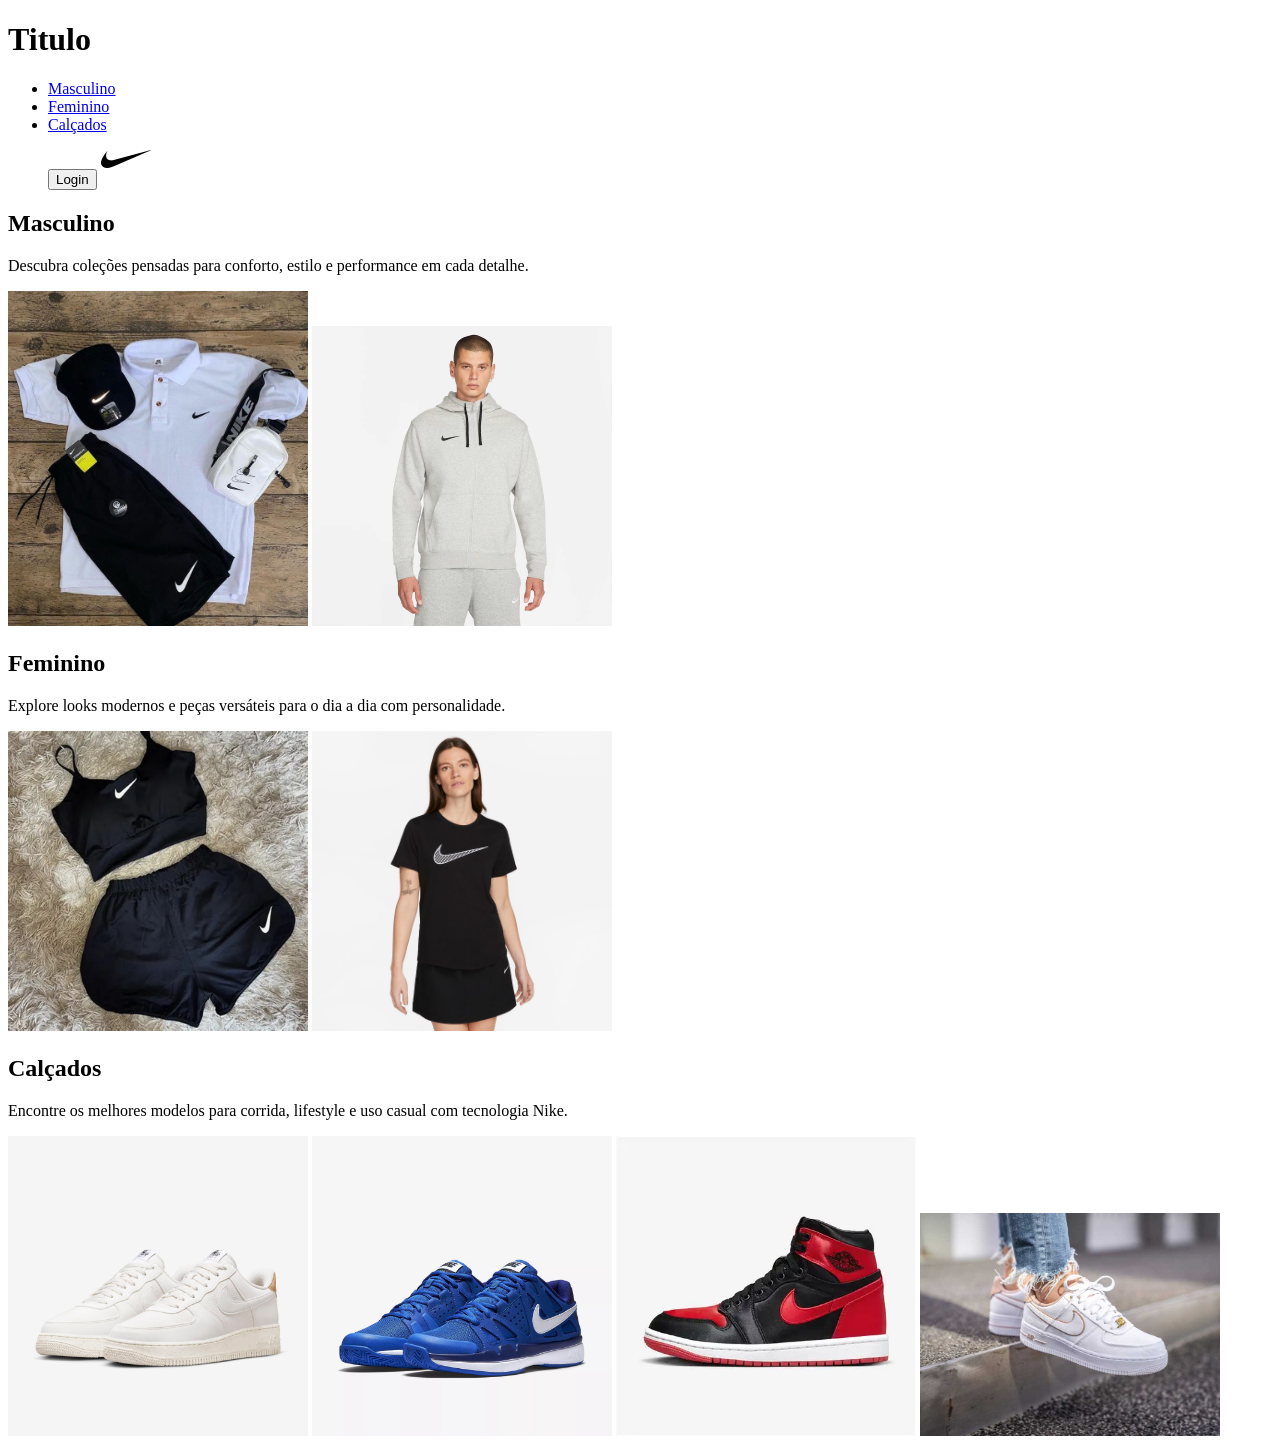
==== Site-Nike/index.html @ 66ecc015 "inicio do site da nike" ====
<!DOCTYPE html>
<html lang="en">
<head>
    <meta charset="UTF-8">
    <meta name="viewport" content="width=device-width, initial-scale=1.0">
    <title>Nike</title>
</head>
<body>
    <!-- ABA DE LINKS-->
    <h1>Titulo</h1>
    <nav>
        <ul>
            <li><a href="#masculino">Masculino</a></li>
            <li><a href="#feminino">Feminino</a></li>
            <li><a href="#calcados">Calçados</a></li>
            <button type="button">Login</button>
            <img src="img/icons8-nike-50.png" alt="Logo da Nike" width="50">
        </ul>
       
        
    </nav>

    <!--SEÇÃO 1-->
    <section id="masculino">
        <h2>Masculino</h2>
        <p>Descubra coleções pensadas para conforto, estilo e performance em cada detalhe.</p>
        <img src="img/174f046c7e975b9021fc1dd1eecbcf3d.jpg" alt="Imagem de um tênis Nike masculino" width="300">
        <img src="img/JD8-9434-010_zoom1.avif" alt="Imagem de outro tênis Nike masculino" width="300">
    </section>

    <!--SEÇÃO 2-->
    <section id="feminino">
        <h2>Feminino</h2>
        <p>Explore looks modernos e peças versáteis para o dia a dia com personalidade.</p>
        <img src="img/OIP.webp" alt="Imagem de um tênis Nike feminino" width="300">
        <img src="img/024900IDA4.avif" alt="Imagem de outro tênis Nike feminino" width="300">    
    </section>

    <!--SEÇÃO 3-->
    <section id="calcados">
        <h2>Calçados</h2>
        <p>Encontre os melhores modelos para corrida, lifestyle e uso casual com tecnologia Nike.</p>
        <img src="img/0256987TA4.avif" alt="Imagem de um tênis Nike" width="300">
        <img src="img/Nike-Air-Vapor-Advantage-Mens-Tennis-Shoe-599359_414_E_PREM.webp" alt="Imagem de outro tênis Nike" width="300">
        <img src="img/OIP (1).webp" alt="Imagem de outro tênis Nike" width="300"> 
        <img src="img/Nike-Air-Force-1-feminino-branco-com-dourado.jpg" alt="Imagem de outro tênis Nike" width="300">
    </section>

    
    
    
</body>
</html>
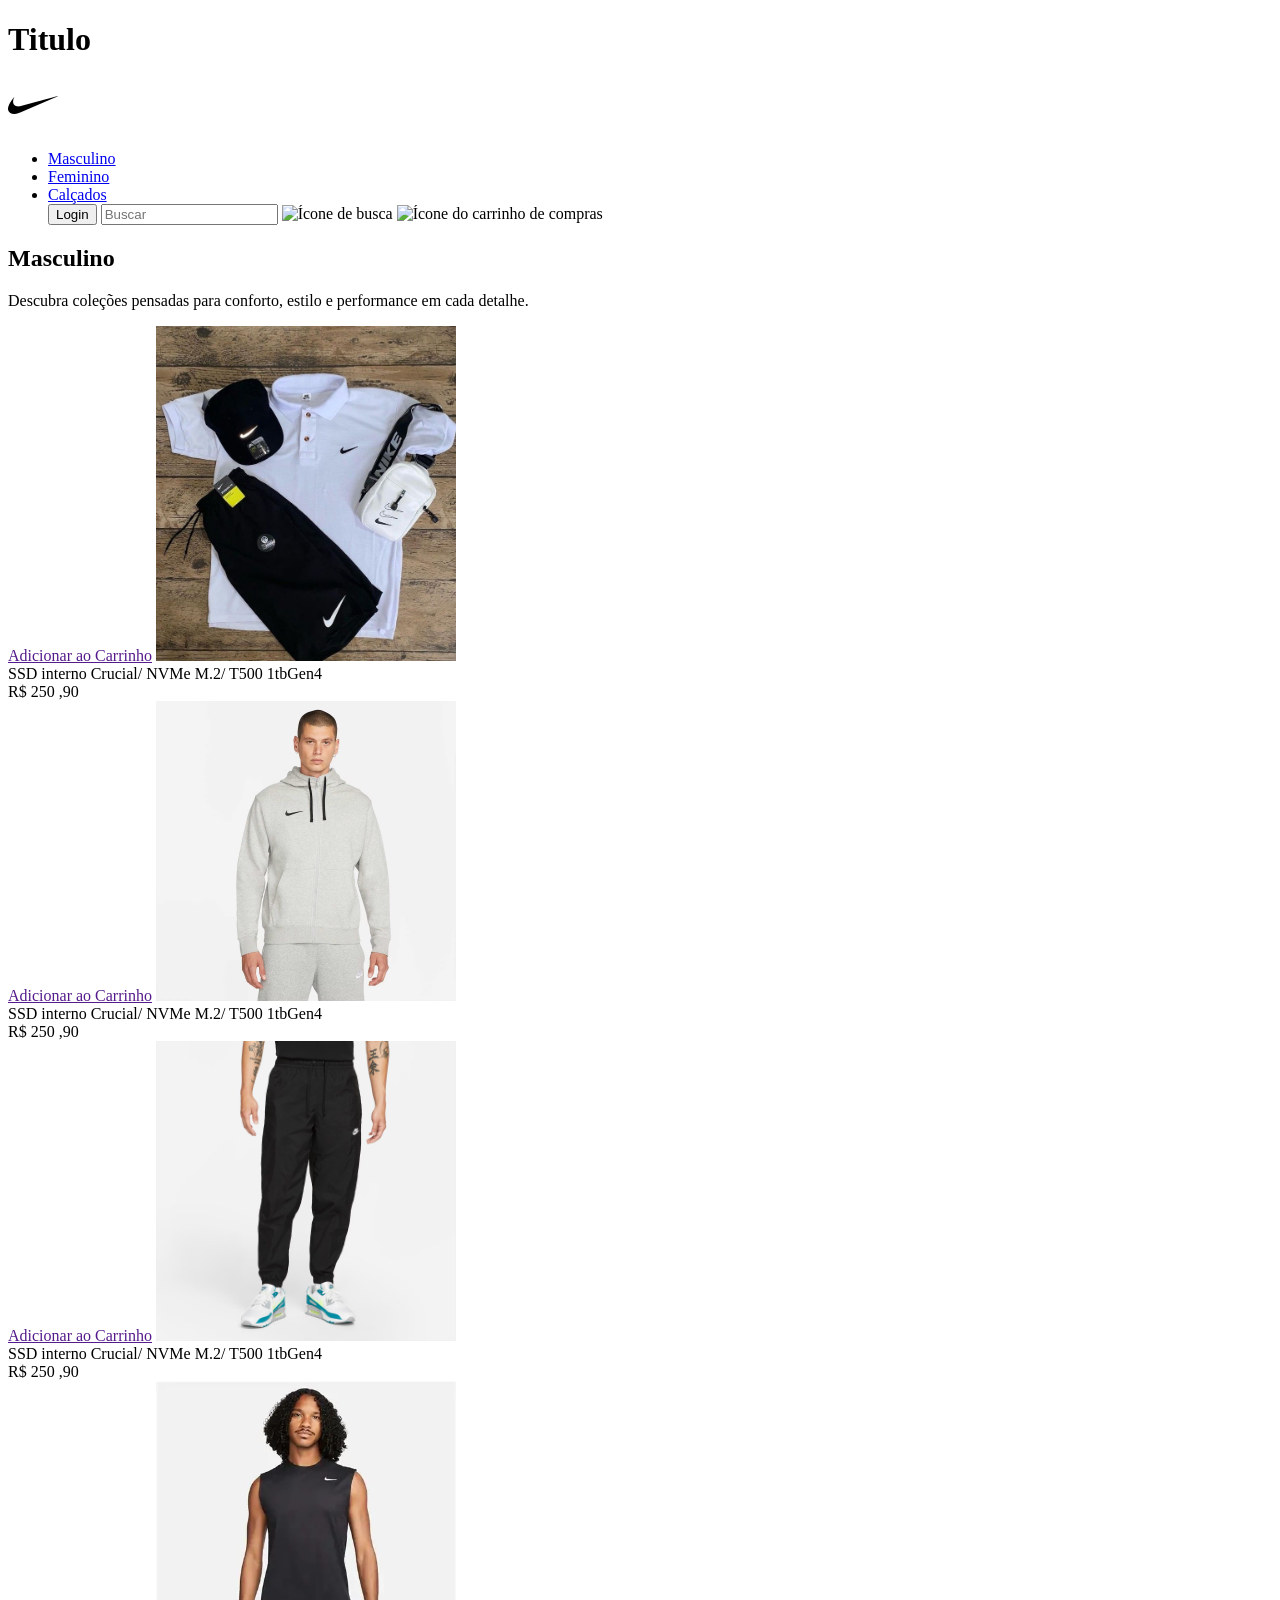
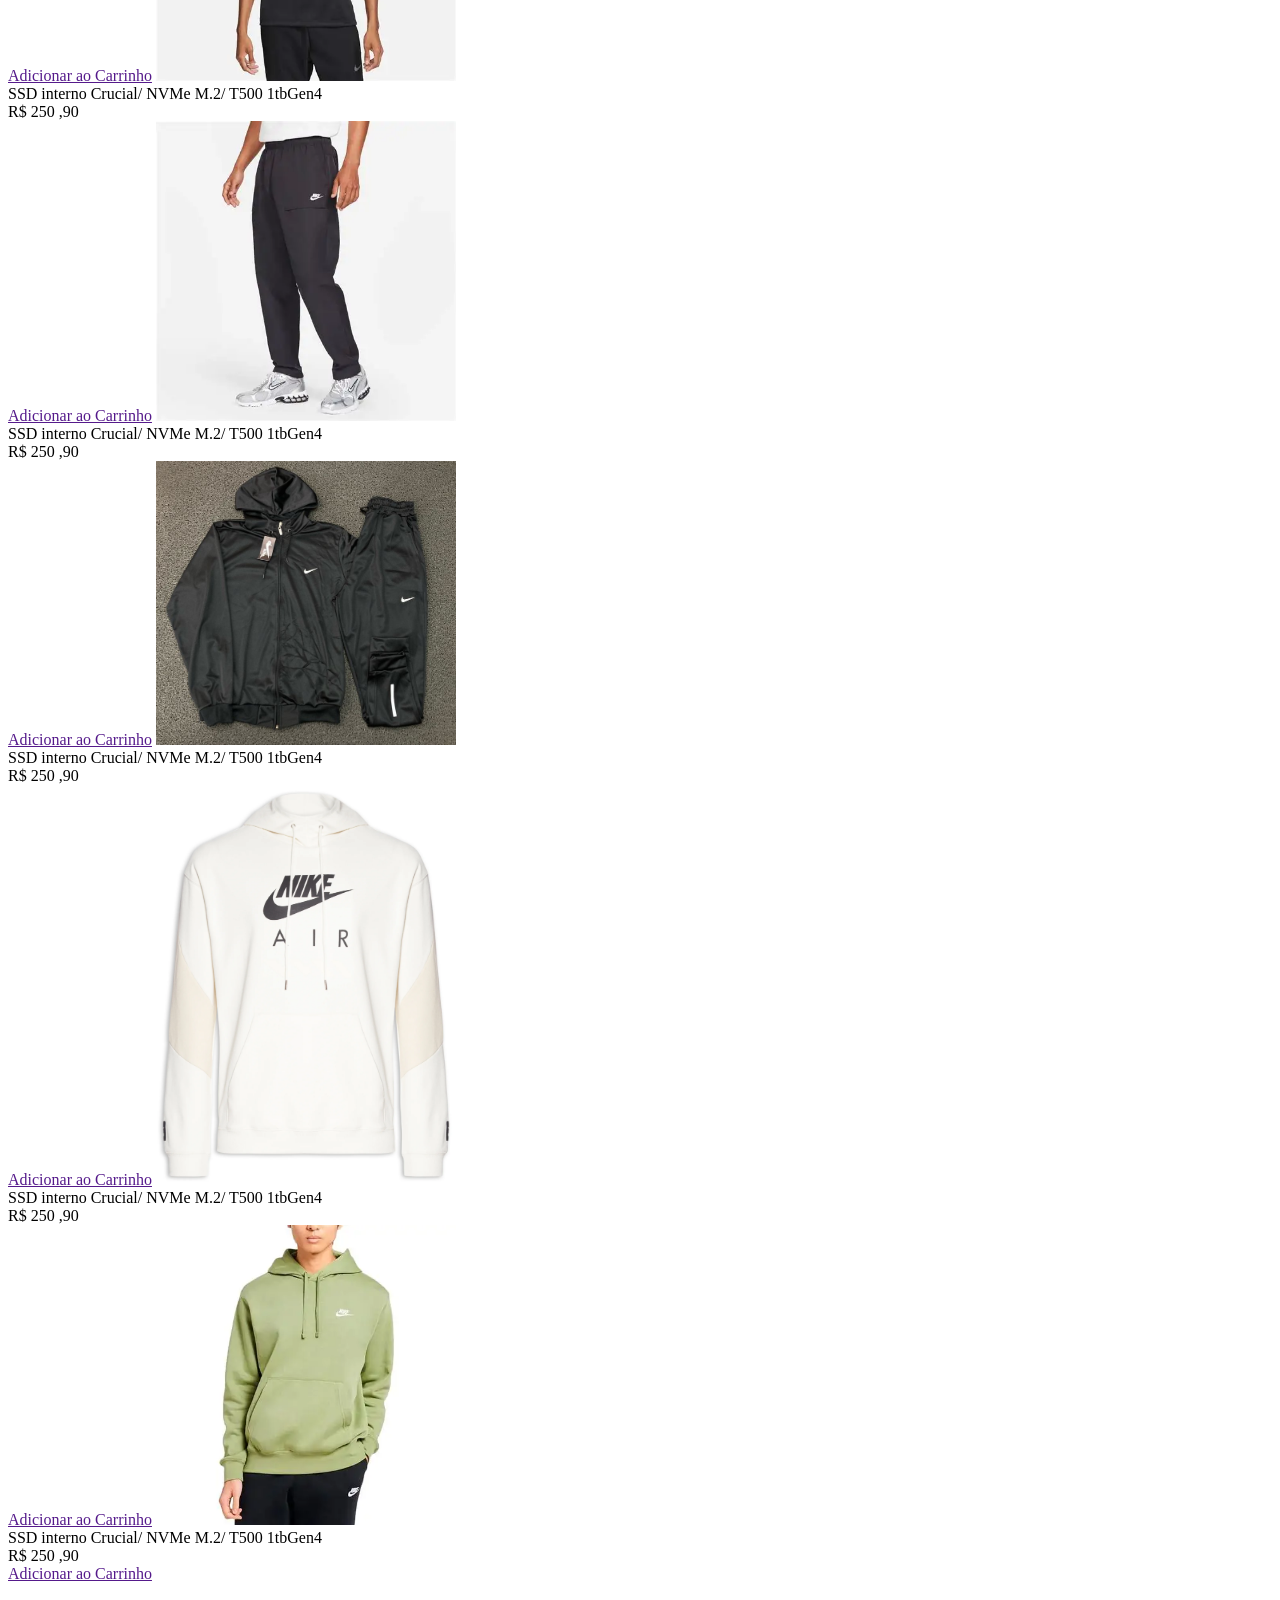
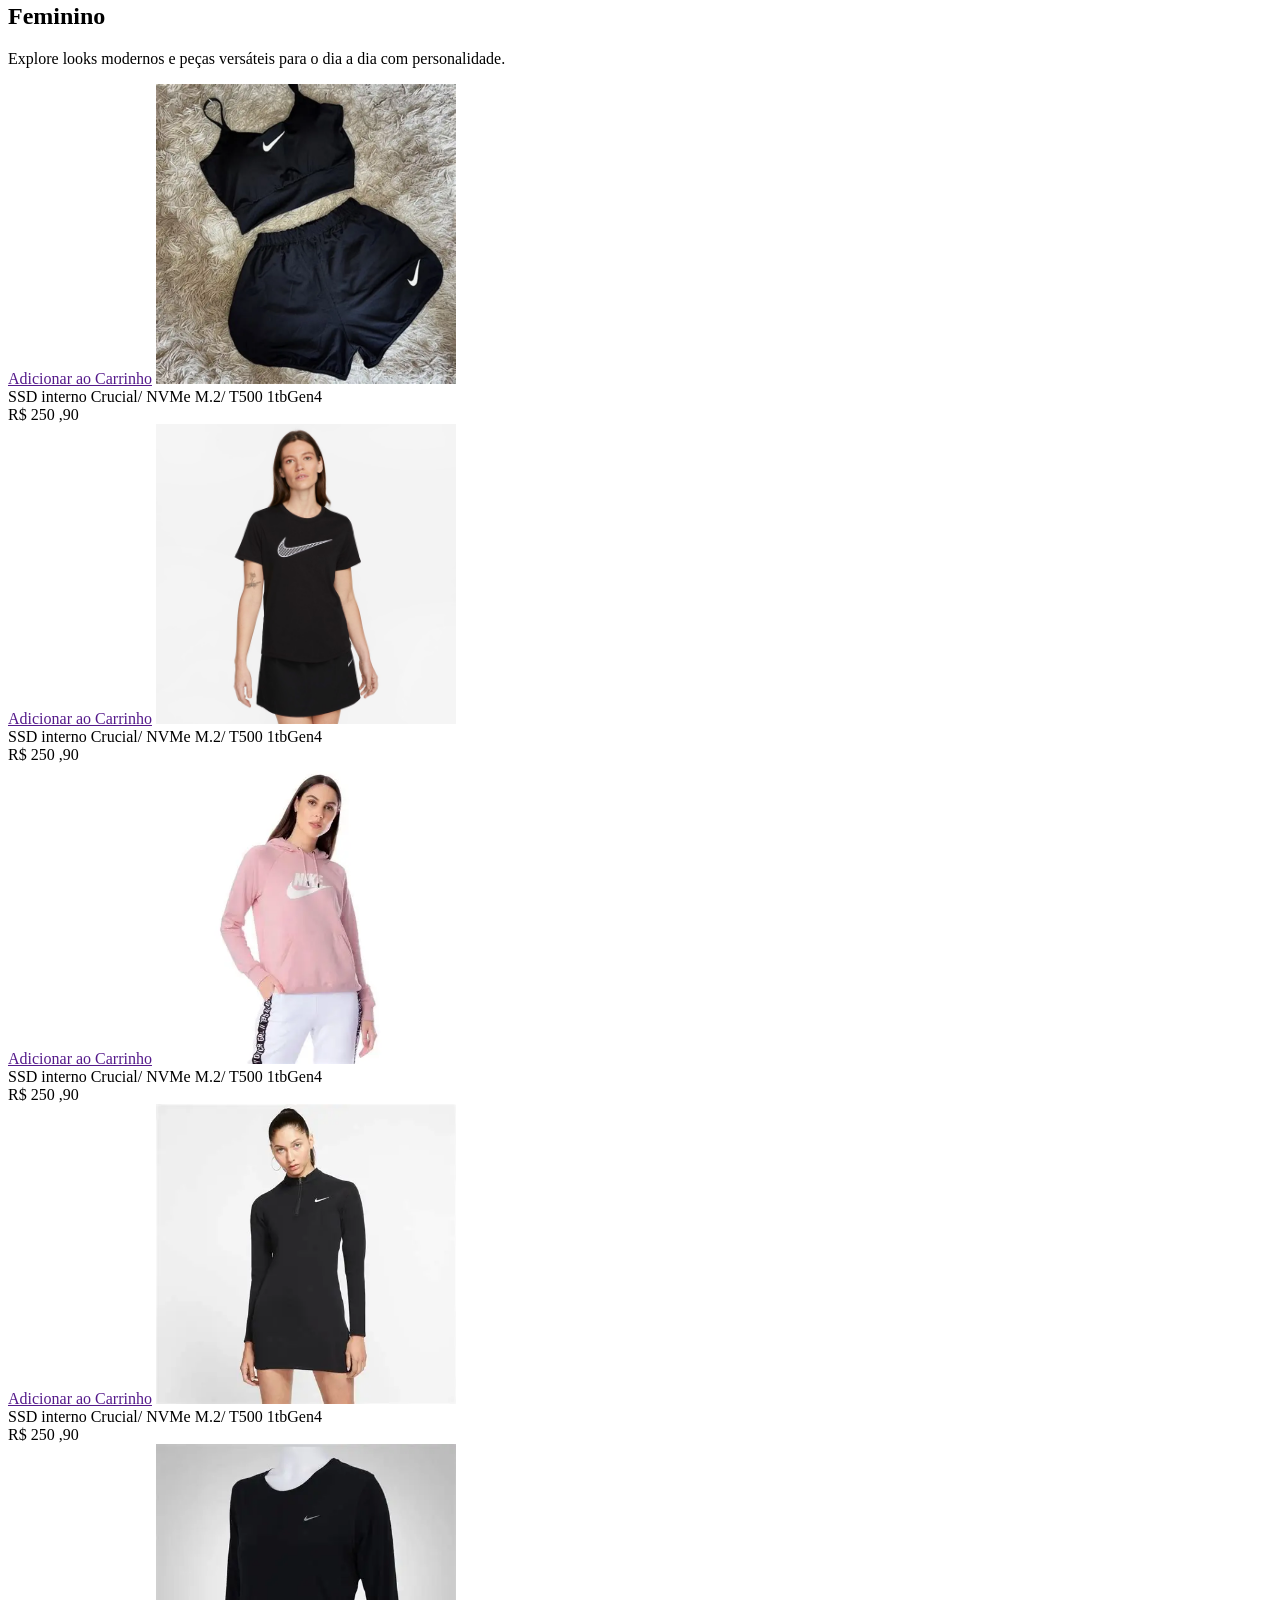
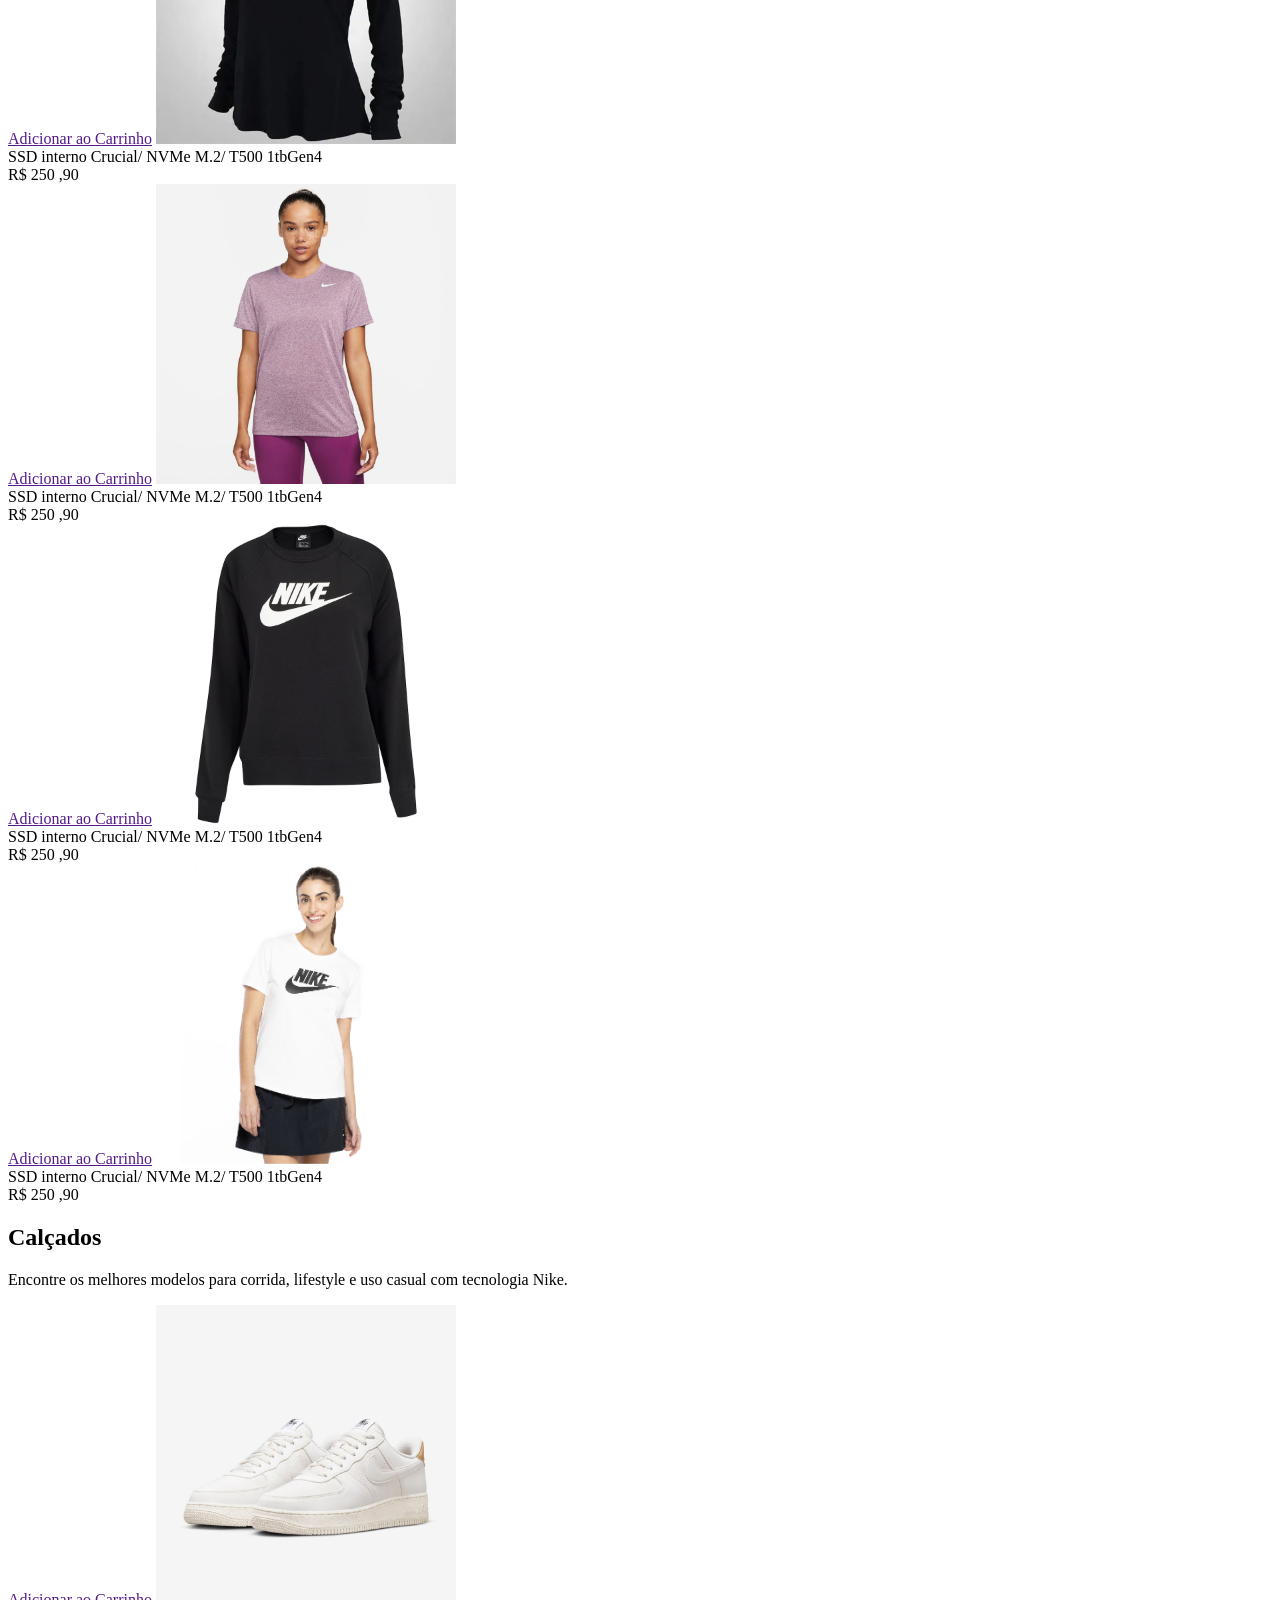
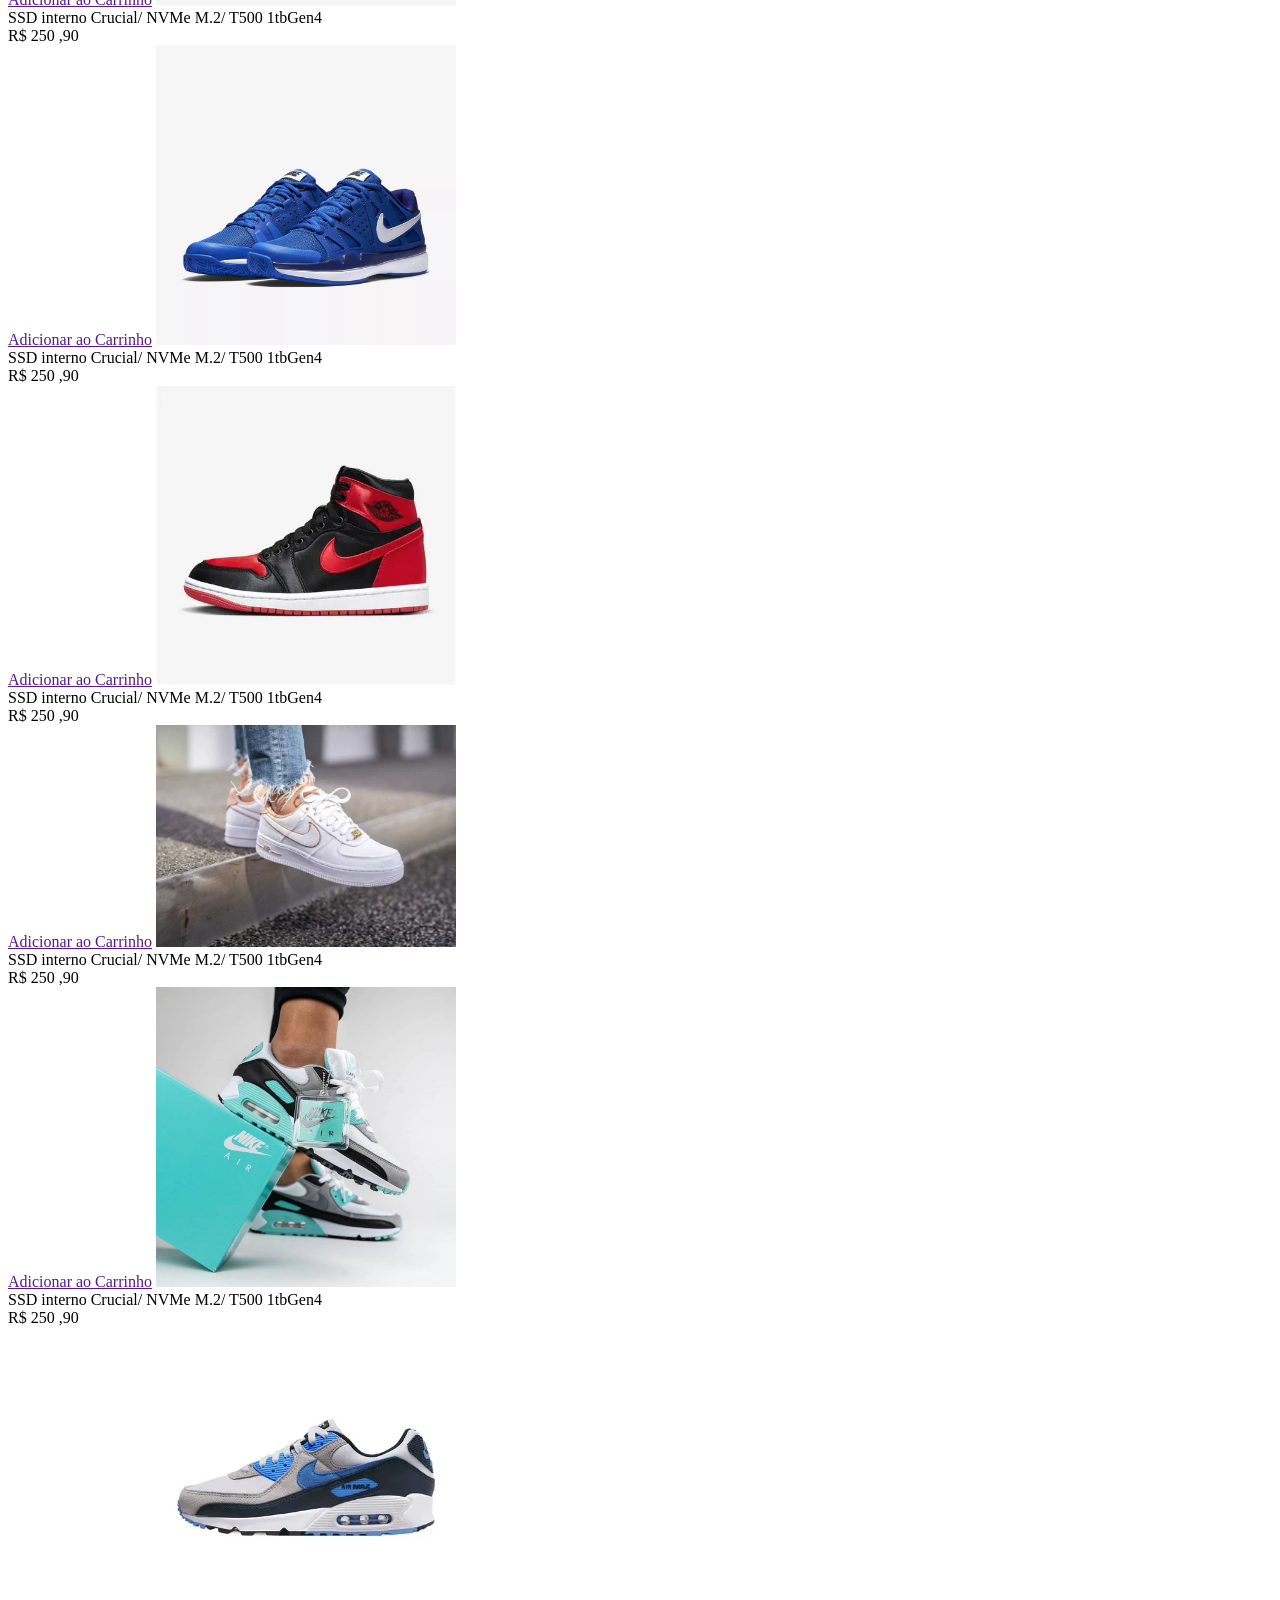
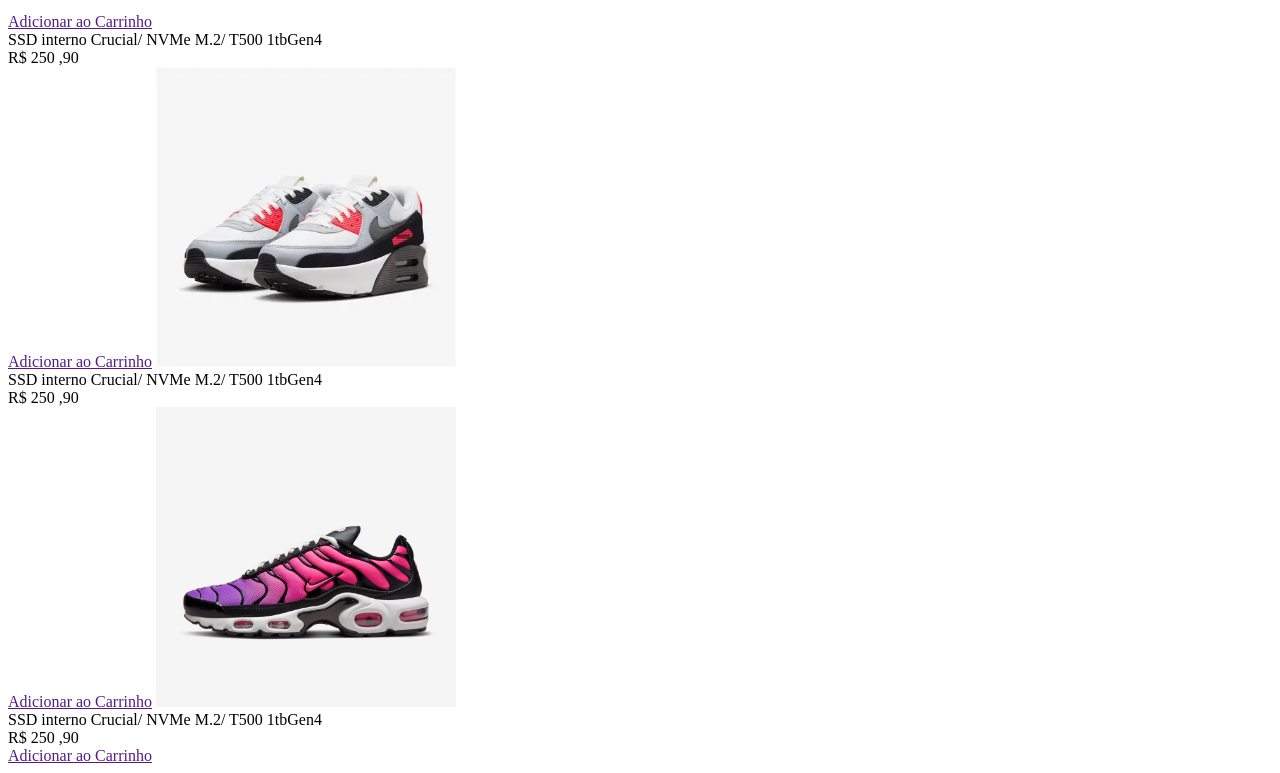
==== commit 9aa20452: "Adicionado imagens e melhorando o Projeto" ====
--- a/Site-Nike/index.html
+++ b/Site-Nike/index.html
@@ -8,42 +8,270 @@
 <body>
     <!-- ABA DE LINKS-->
     <h1>Titulo</h1>
+    <header>
+    <img src="img/icons8-nike-50.png" alt="Logotipo da Nike" width="50">
     <nav>
         <ul>
             <li><a href="#masculino">Masculino</a></li>
             <li><a href="#feminino">Feminino</a></li>
             <li><a href="#calcados">Calçados</a></li>
             <button type="button">Login</button>
-            <img src="img/icons8-nike-50.png" alt="Logo da Nike" width="50">
+            <input type="email" id="email" name="email" placeholder="Buscar">
+            <img width="30" height="30" src="https://img.icons8.com/ios-filled/50/search--v1.png" alt="Ícone de busca"/>
+            <img width="30" height="30" src="https://img.icons8.com/ios-glyphs/30/shopping-cart--v1.png" alt="Ícone do carrinho de compras"/>
         </ul>
        
         
     </nav>
+    </header>
 
     <!--SEÇÃO 1-->
     <section id="masculino">
         <h2>Masculino</h2>
         <p>Descubra coleções pensadas para conforto, estilo e performance em cada detalhe.</p>
-        <img src="img/174f046c7e975b9021fc1dd1eecbcf3d.jpg" alt="Imagem de um tênis Nike masculino" width="300">
-        <img src="img/JD8-9434-010_zoom1.avif" alt="Imagem de outro tênis Nike masculino" width="300">
+        
+        <a href="" target="_blank">Adicionar ao Carrinho</a>
+        <img src="img/174f046c7e975b9021fc1dd1eecbcf3d.jpg" alt="Tênis masculino Nike da imagem 1" width="300">
+        <div class="desc">SSD interno Crucial/ NVMe M.2/ T500 1tbGen4 </div>
+        <div class="preco">
+              <span  class="moeda">R$</span>
+               <span class="valor">250</span>
+              <span class="centavos">,90</span>
+        </div>
+        <a href="" target="_blank">Adicionar ao Carrinho</a>
+
+        <img src="img/JD8-9434-010_zoom1.avif" alt="Tênis masculino Nike JD8-9434-010" width="300">
+        <div class="desc">SSD interno Crucial/ NVMe M.2/ T500 1tbGen4 </div>
+        <div class="preco">
+              <span  class="moeda">R$</span>
+               <span class="valor">250</span>
+              <span class="centavos">,90</span>
+        </div>
+        <a href="" target="_blank">Adicionar ao Carrinho</a>
+
+
+
+        <img src="img/013350IDA5.avif" alt="Tênis masculino Nike 013350IDA5" width="300">
+        <div class="desc">SSD interno Crucial/ NVMe M.2/ T500 1tbGen4 </div>
+        <div class="preco">
+              <span  class="moeda">R$</span>
+               <span class="valor">250</span>
+              <span class="centavos">,90</span>
+        </div>
+        <a href="" target="_blank">Adicionar ao Carrinho</a>
+
+
+        <img src="img/OIP (2).webp" alt="Tênis masculino Nike da imagem 4" width="300">
+        <div class="desc">SSD interno Crucial/ NVMe M.2/ T500 1tbGen4 </div>
+        <div class="preco">
+              <span  class="moeda">R$</span>
+               <span class="valor">250</span>
+              <span class="centavos">,90</span>
+        </div>
+        <a href="" target="_blank">Adicionar ao Carrinho</a>
+        
+        <img src="img/OIP (3).webp" alt="Tênis masculino Nike da imagem 5" width="300">
+        <div class="desc">SSD interno Crucial/ NVMe M.2/ T500 1tbGen4 </div>
+        <div class="preco">
+              <span  class="moeda">R$</span>
+               <span class="valor">250</span>
+              <span class="centavos">,90</span>
+        </div>
+        <a href="" target="_blank">Adicionar ao Carrinho</a>
+
+        <img src="img/c9e6b1e2b91e28846bde63e4919a942c.jpg" alt="Tênis masculino Nike da imagem 6" width="300">
+        <div class="desc">SSD interno Crucial/ NVMe M.2/ T500 1tbGen4 </div>
+        <div class="preco">
+              <span  class="moeda">R$</span>
+               <span class="valor">250</span>
+              <span class="centavos">,90</span>
+        </div> 
+        <a href="" target="_blank">Adicionar ao Carrinho</a>
+
+        <img src="img/695167.webp" alt="Tênis masculino Nike modelo 695167" width="300"> 
+        <div class="desc">SSD interno Crucial/ NVMe M.2/ T500 1tbGen4 </div>
+        <div class="preco">
+              <span  class="moeda">R$</span>
+               <span class="valor">250</span>
+              <span class="centavos">,90</span>
+        </div>
+        <a href="" target="_blank">Adicionar ao Carrinho</a>
+
+
+        <img src="img/OIP (4).webp" alt="Tênis masculino Nike da imagem 8" width="300">
+        <div class="desc">SSD interno Crucial/ NVMe M.2/ T500 1tbGen4 </div>
+        <div class="preco">
+              <span  class="moeda">R$</span>
+               <span class="valor">250</span>
+              <span class="centavos">,90</span>
+        </div>
+        <a href="" target="_blank">Adicionar ao Carrinho</a>
+
+
     </section>
 
     <!--SEÇÃO 2-->
     <section id="feminino">
         <h2>Feminino</h2>
         <p>Explore looks modernos e peças versáteis para o dia a dia com personalidade.</p>
-        <img src="img/OIP.webp" alt="Imagem de um tênis Nike feminino" width="300">
-        <img src="img/024900IDA4.avif" alt="Imagem de outro tênis Nike feminino" width="300">    
+        <a href="" target="_blank">Adicionar ao Carrinho</a>
+        <img src="img/OIP.webp" alt="Tênis feminino Nike da imagem 1" width="300">
+        <div class="desc">SSD interno Crucial/ NVMe M.2/ T500 1tbGen4 </div>
+        <div class="preco">
+              <span  class="moeda">R$</span>
+               <span class="valor">250</span>
+              <span class="centavos">,90</span>
+        </div>
+        <a href="" target="_blank">Adicionar ao Carrinho</a>
+
+        <img src="img/024900IDA4.avif" alt="Tênis feminino Nike 024900IDA4" width="300"> 
+        <div class="desc">SSD interno Crucial/ NVMe M.2/ T500 1tbGen4 </div>
+        <div class="preco">
+              <span  class="moeda">R$</span>
+               <span class="valor">250</span>
+              <span class="centavos">,90</span>
+        </div>
+        <a href="" target="_blank">Adicionar ao Carrinho</a>
+
+        <img src="img/OIP (5).webp" alt="Tênis feminino Nike da imagem 3" width="300">
+        <div class="desc">SSD interno Crucial/ NVMe M.2/ T500 1tbGen4 </div>
+        <div class="preco">
+              <span  class="moeda">R$</span>
+               <span class="valor">250</span>
+              <span class="centavos">,90</span>
+        </div>
+        <a href="" target="_blank">Adicionar ao Carrinho</a>
+
+        <img src="img/OIP (6).webp" alt="Tênis feminino Nike da imagem 4" width="300">
+        <div class="desc">SSD interno Crucial/ NVMe M.2/ T500 1tbGen4 </div>
+        <div class="preco">
+              <span  class="moeda">R$</span>
+               <span class="valor">250</span>
+              <span class="centavos">,90</span>
+        </div>
+        <a href="" target="_blank">Adicionar ao Carrinho</a>
+
+        
+        <img src="img/OIP (7).webp" alt="Tênis feminino Nike da imagem 5" width="300"> 
+        <div class="desc">SSD interno Crucial/ NVMe M.2/ T500 1tbGen4 </div>
+        <div class="preco">
+              <span  class="moeda">R$</span>
+               <span class="valor">250</span>
+              <span class="centavos">,90</span>
+        </div>
+        <a href="" target="_blank">Adicionar ao Carrinho</a>
+
+
+        <img src="img/023826ND.webp" alt="Tênis feminino Nike 023826ND" width="300"> 
+        <div class="desc">SSD interno Crucial/ NVMe M.2/ T500 1tbGen4 </div>
+        <div class="preco">
+              <span  class="moeda">R$</span>
+               <span class="valor">250</span>
+              <span class="centavos">,90</span>
+        </div>
+        <a  href="" target="_blank">Adicionar ao Carrinho</a>   
+
+
+        <img src="img/blusa-de-moletom-nike-feminino-img.avif" alt="Blusa de moletom feminina Nike" width="300"> 
+        <div class="desc">SSD interno Crucial/ NVMe M.2/ T500 1tbGen4 </div>
+        <div class="preco">
+              <span  class="moeda">R$</span>
+               <span class="valor">250</span>
+              <span class="centavos">,90</span>
+        </div>
+        <a href="" target="_blank">Adicionar ao Carrinho</a>
+
+
+        <img src="img/97932801.avif" alt="Produto Nike feminino modelo 97932801" width="300"> 
+        <div class="desc">SSD interno Crucial/ NVMe M.2/ T500 1tbGen4 </div>
+        <div class="preco">
+              <span  class="moeda">R$</span>
+               <span class="valor">250</span>
+              <span class="centavos">,90</span>
+        </div>
+        
     </section>
+
+
 
     <!--SEÇÃO 3-->
     <section id="calcados">
         <h2>Calçados</h2>
         <p>Encontre os melhores modelos para corrida, lifestyle e uso casual com tecnologia Nike.</p>
-        <img src="img/0256987TA4.avif" alt="Imagem de um tênis Nike" width="300">
-        <img src="img/Nike-Air-Vapor-Advantage-Mens-Tennis-Shoe-599359_414_E_PREM.webp" alt="Imagem de outro tênis Nike" width="300">
-        <img src="img/OIP (1).webp" alt="Imagem de outro tênis Nike" width="300"> 
-        <img src="img/Nike-Air-Force-1-feminino-branco-com-dourado.jpg" alt="Imagem de outro tênis Nike" width="300">
+
+        <a href="" target="_blank">Adicionar ao Carrinho</a>
+        <img src="img/0256987TA4.avif" alt="Tênis Nike modelo 0256987TA4" width="300">
+        <div class="desc">SSD interno Crucial/ NVMe M.2/ T500 1tbGen4 </div>
+        <div class="preco">
+              <span  class="moeda">R$</span>
+               <span class="valor">250</span>
+              <span class="centavos">,90</span>
+        </div>
+        <a href="" target="_blank">Adicionar ao Carrinho</a>
+
+        <img src="img/Nike-Air-Vapor-Advantage-Mens-Tennis-Shoe-599359_414_E_PREM.webp" alt="Tênis masculino Nike Air Vapor Advantage" width="300">
+        <div class="desc">SSD interno Crucial/ NVMe M.2/ T500 1tbGen4 </div>
+        <div class="preco">
+              <span  class="moeda">R$</span>
+               <span class="valor">250</span>
+              <span class="centavos">,90</span>
+        </div>
+        <a href="" target="_blank">Adicionar ao Carrinho</a>
+
+        <img src="img/OIP (1).webp" alt="Tênis Nike da imagem 3" width="300"> 
+        <div class="desc">SSD interno Crucial/ NVMe M.2/ T500 1tbGen4 </div>
+        <div class="preco">
+              <span  class="moeda">R$</span>
+               <span class="valor">250</span>
+              <span class="centavos">,90</span>
+        </div>
+        <a href="" target="_blank">Adicionar ao Carrinho</a>
+
+        <img src="img/Nike-Air-Force-1-feminino-branco-com-dourado.jpg" alt="Tênis feminino Nike Air Force 1 branco e dourado" width="300">
+        <div class="desc">SSD interno Crucial/ NVMe M.2/ T500 1tbGen4 </div>
+        <div class="preco">
+              <span  class="moeda">R$</span>
+               <span class="valor">250</span>
+              <span class="centavos">,90</span>
+        </div>
+        <a href="" target="_blank">Adicionar ao Carrinho</a>
+
+        <img src="img/sg-11134201-7rbko-llnoyj4tx1i251.jpg" alt="Tênis Nike da imagem 5" width="300">
+        <div class="desc">SSD interno Crucial/ NVMe M.2/ T500 1tbGen4 </div>
+        <div class="preco">
+              <span  class="moeda">R$</span>
+               <span class="valor">250</span>
+              <span class="centavos">,90</span>
+        </div>
+        <a href="" target="_blank">Adicionar ao Carrinho</a>
+
+        <img src="img/OIP (8).webp" alt="Tênis Nike da imagem 6" width="300">
+        <div class="desc">SSD interno Crucial/ NVMe M.2/ T500 1tbGen4 </div>
+        <div class="preco">
+              <span  class="moeda">R$</span>
+               <span class="valor">250</span>
+              <span class="centavos">,90</span>
+        </div>
+        <a href="" target="_blank">Adicionar ao Carrinho</a>
+
+        <img src="img/OIP (9).webp" alt="Tênis Nike da imagem 7" width="300"> 
+        <div class="desc">SSD interno Crucial/ NVMe M.2/ T500 1tbGen4 </div>
+        <div class="preco">
+              <span  class="moeda">R$</span>
+               <span class="valor">250</span>
+              <span class="centavos">,90</span>
+        </div>
+        <a href="" target="_blank">Adicionar ao Carrinho</a>
+
+        <img src="img/024169ID.avif" alt="Tênis Nike modelo 024169ID" width="300"> 
+        <div class="desc">SSD interno Crucial/ NVMe M.2/ T500 1tbGen4 </div>
+        <div class="preco">
+              <span  class="moeda">R$</span>
+               <span class="valor">250</span>
+              <span class="centavos">,90</span>
+        </div>
+        <a href="" target="_blank">Adicionar ao Carrinho</a>   
+        
     </section>
 
     
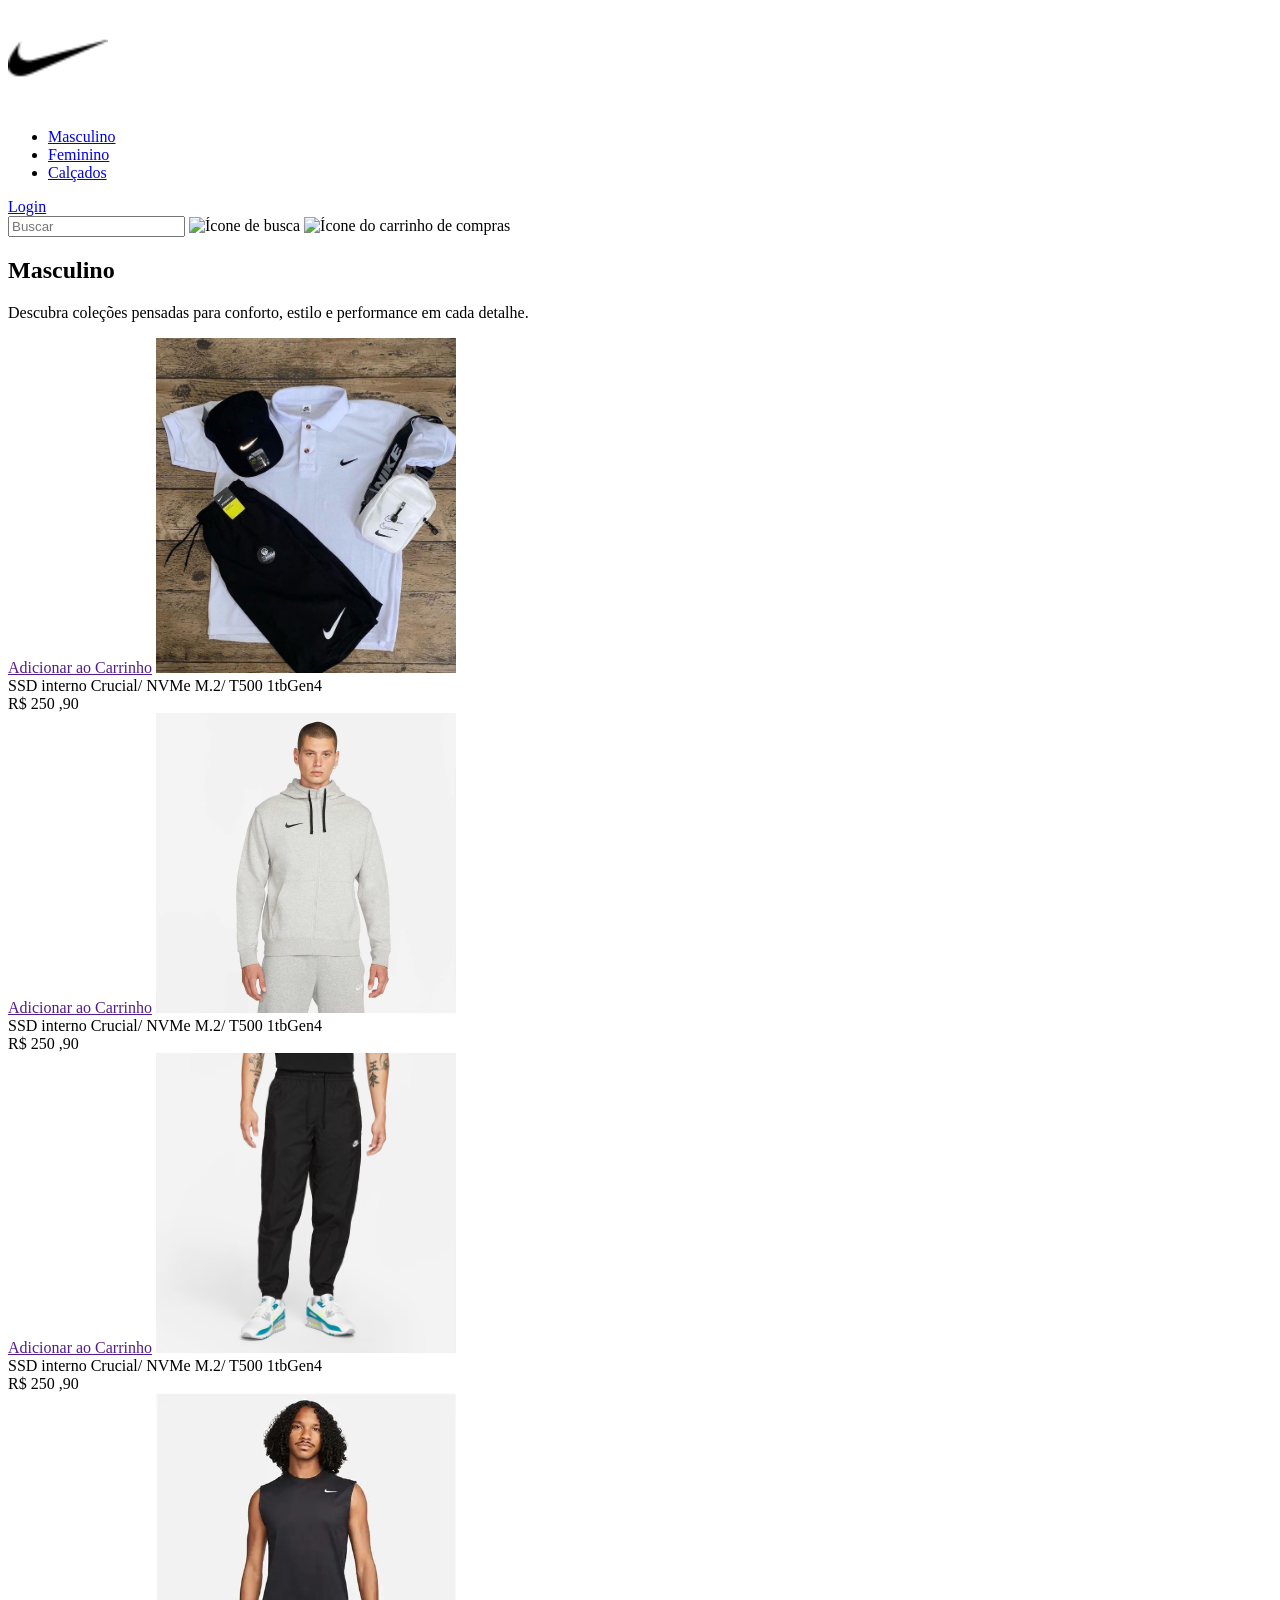
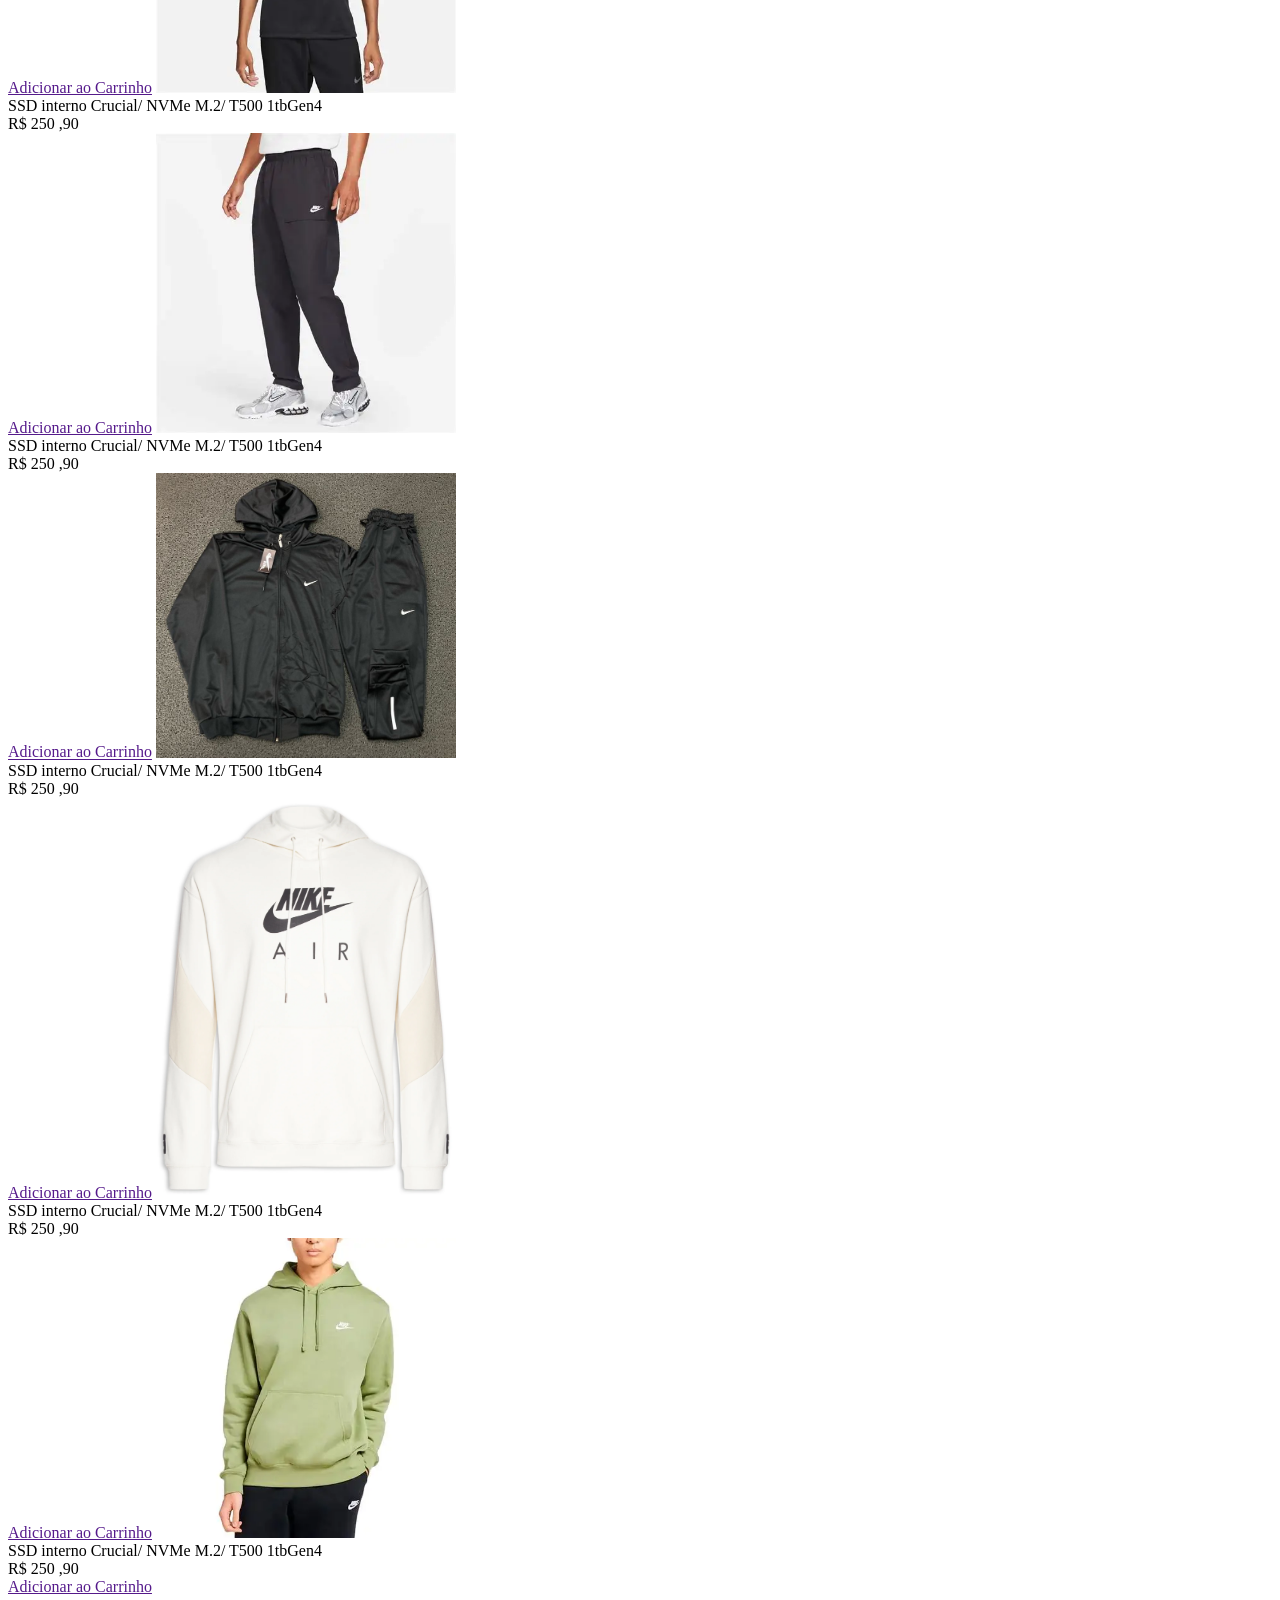
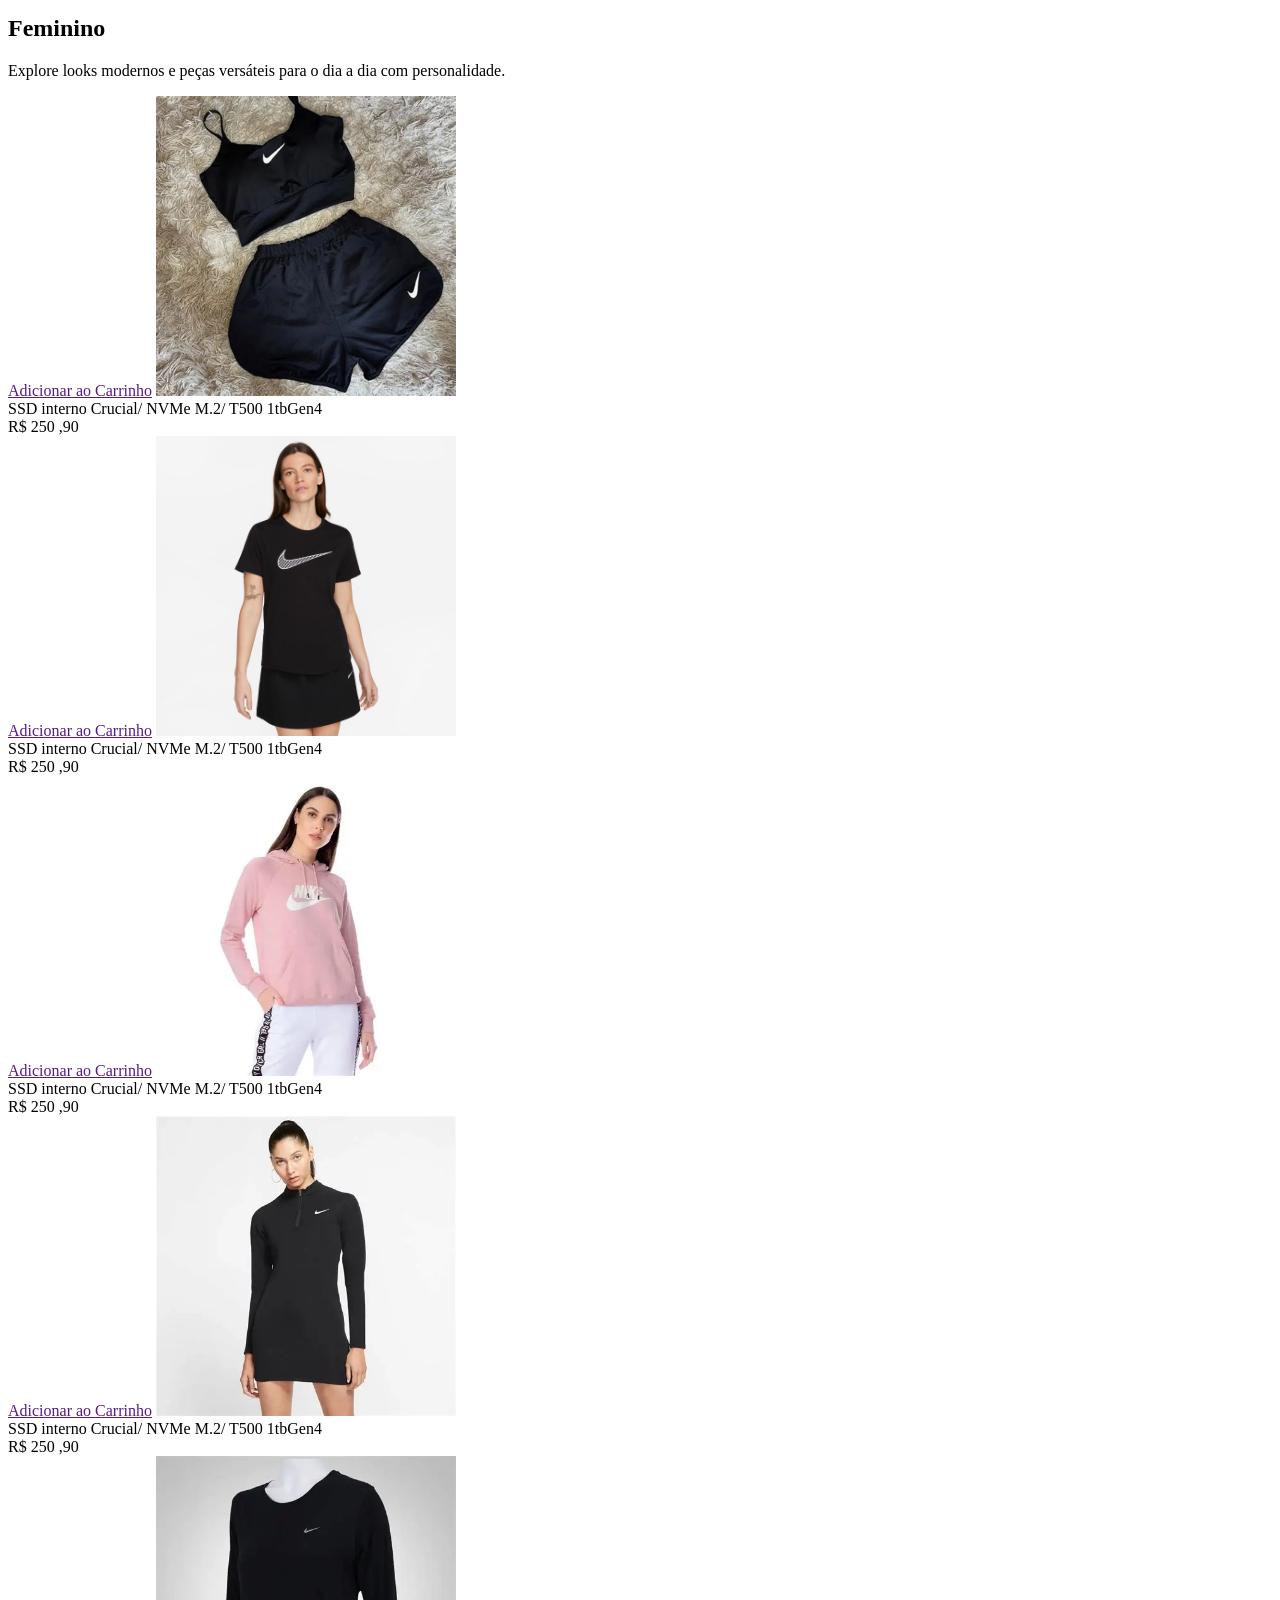
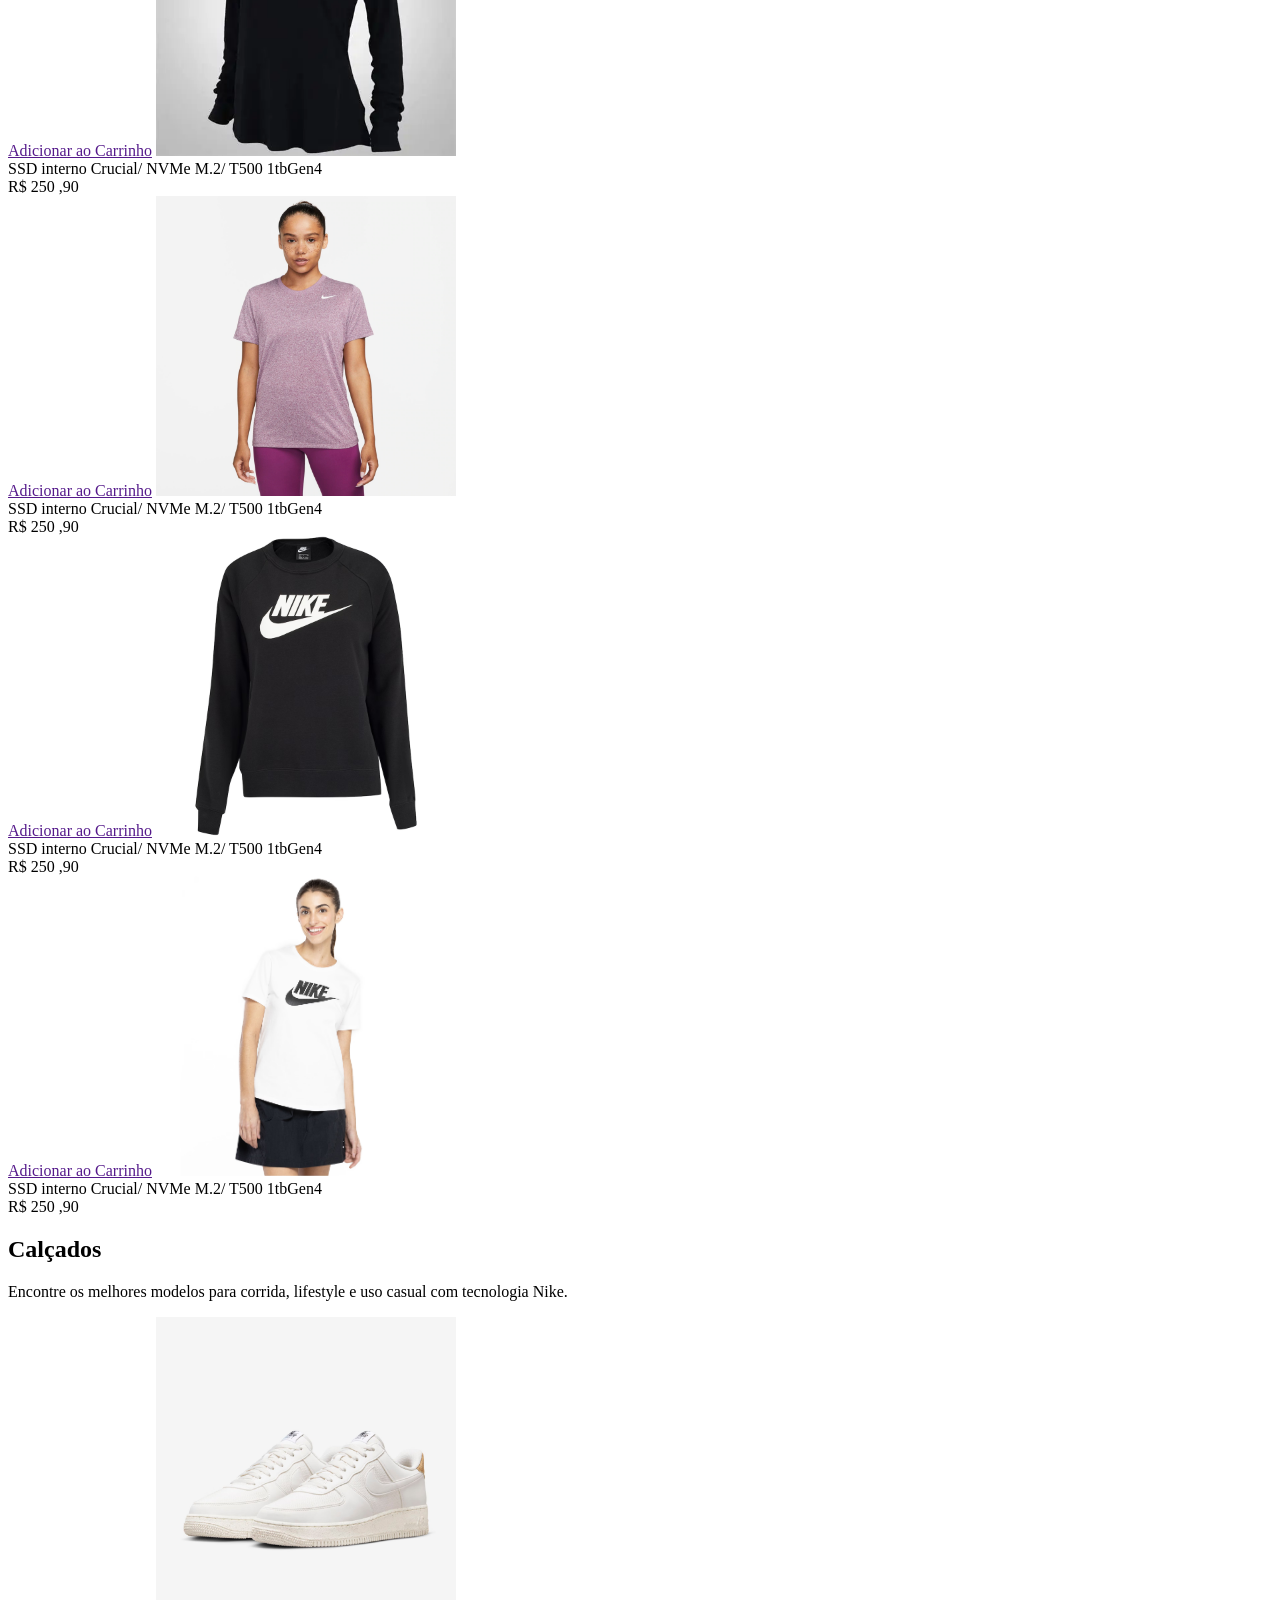
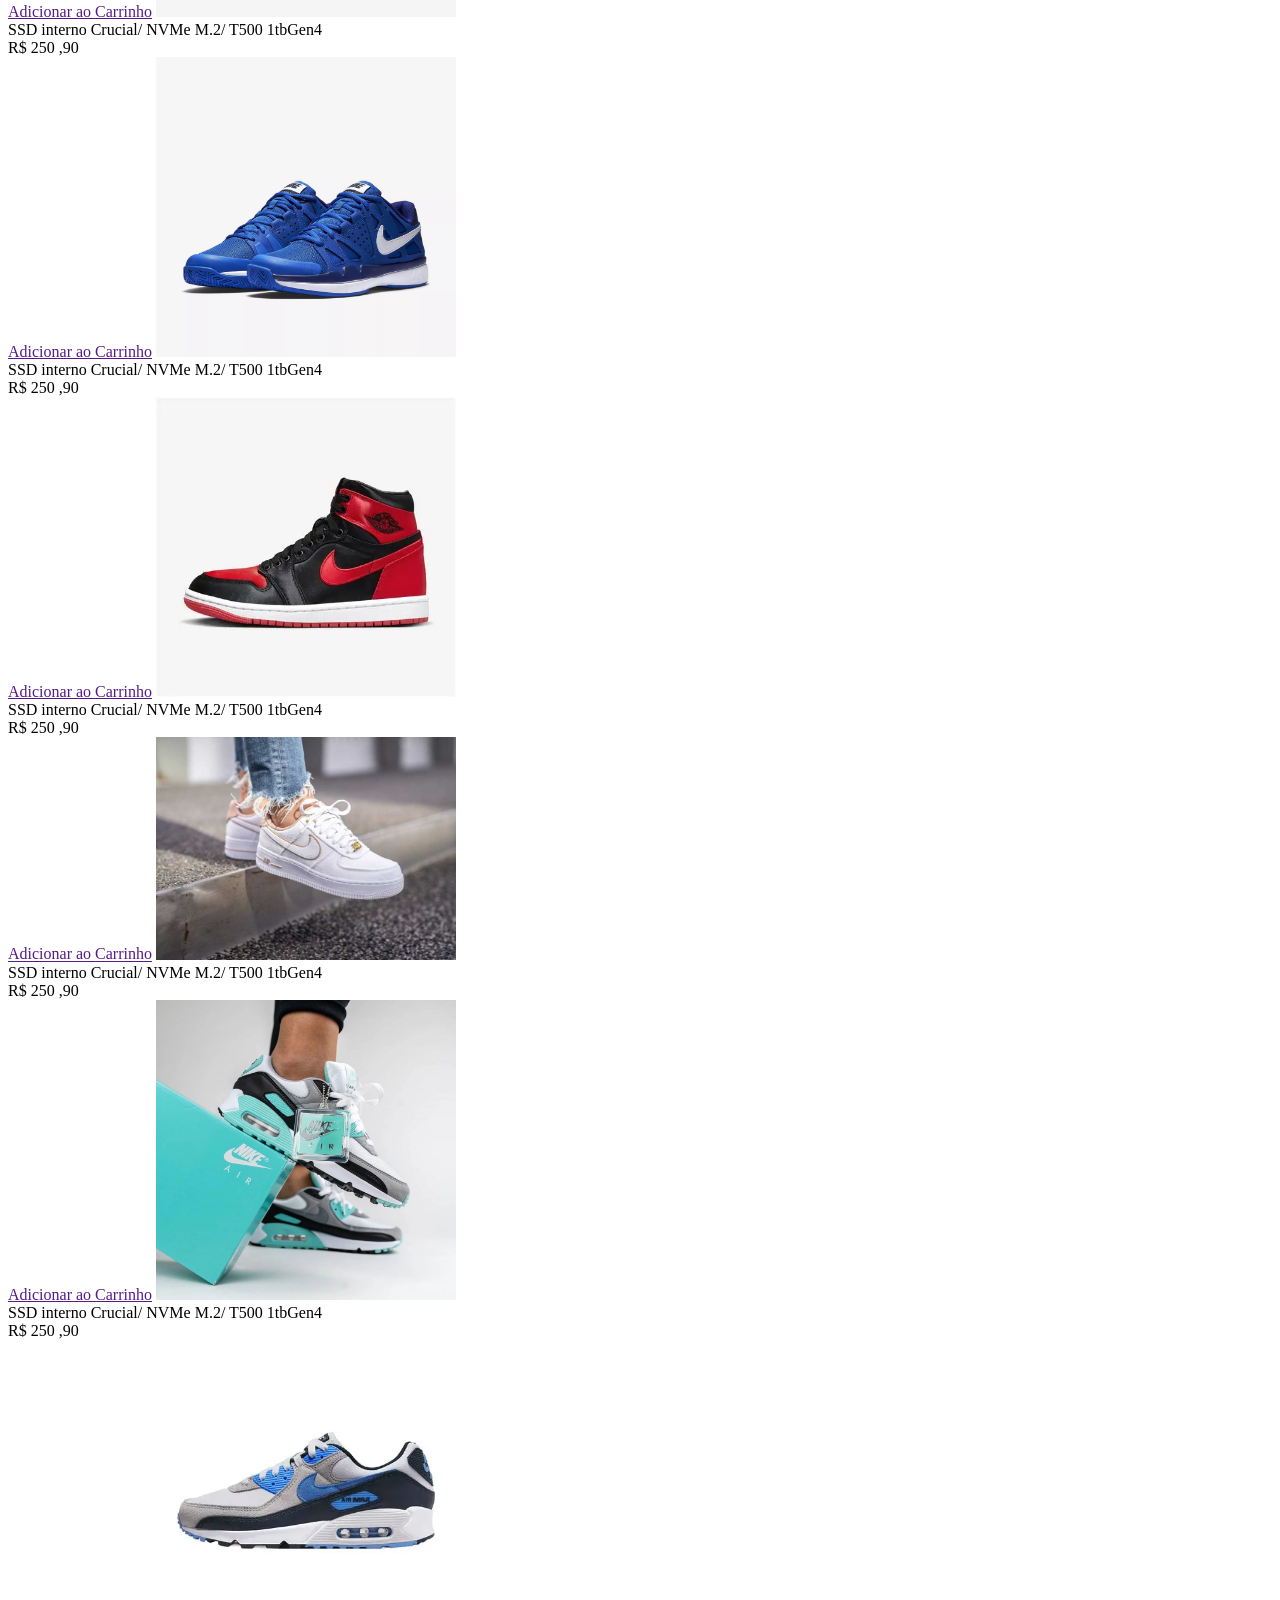
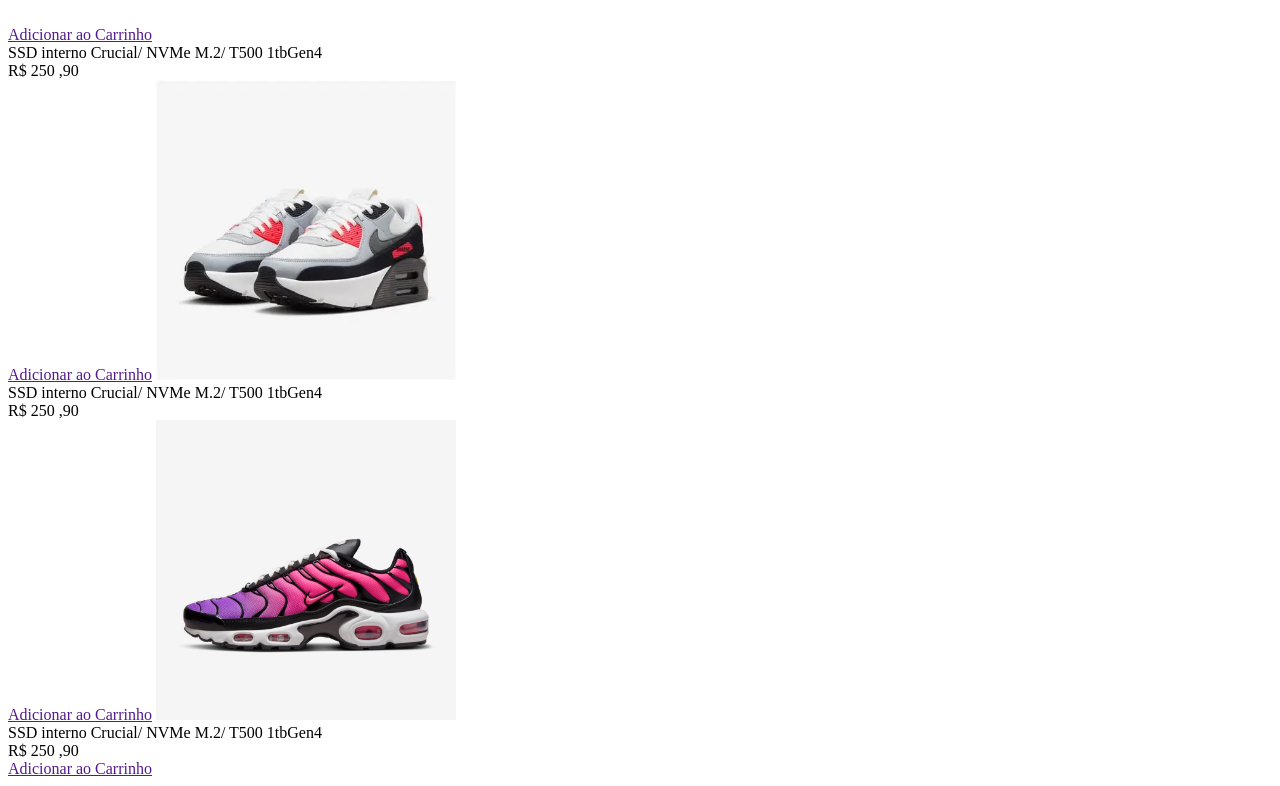
==== commit 26cadb30: "adicionando novo Projeto e Melhorias" ====
--- a/Site-Nike/index.html
+++ b/Site-Nike/index.html
@@ -3,27 +3,40 @@
 <head>
     <meta charset="UTF-8">
     <meta name="viewport" content="width=device-width, initial-scale=1.0">
+    <link rel="stylesheet" href="/css/style.css">   
     <title>Nike</title>
 </head>
 <body>
     <!-- ABA DE LINKS-->
-    <h1>Titulo</h1>
-    <header>
-    <img src="img/icons8-nike-50.png" alt="Logotipo da Nike" width="50">
-    <nav>
+    
+  <header>
+    <img src="img/icons8-nike-50.png" alt="Logotipo da Nike" width="100">
+      <nav>
         <ul>
             <li><a href="#masculino">Masculino</a></li>
             <li><a href="#feminino">Feminino</a></li>
             <li><a href="#calcados">Calçados</a></li>
-            <button type="button">Login</button>
-            <input type="email" id="email" name="email" placeholder="Buscar">
+            
+           
+        </ul>
+      </nav>
+
+
+    <div class="acoes">
+      <a href="login.html">Login</a>
+
+      <div class =busca> 
+            <input type="email" id="email" name="email" placeholder="Buscar">     
             <img width="30" height="30" src="https://img.icons8.com/ios-filled/50/search--v1.png" alt="Ícone de busca"/>
             <img width="30" height="30" src="https://img.icons8.com/ios-glyphs/30/shopping-cart--v1.png" alt="Ícone do carrinho de compras"/>
-        </ul>
-       
-        
-    </nav>
-    </header>
+      </div>
+    </div>
+           
+
+
+
+
+  </header>
 
     <!--SEÇÃO 1-->
     <section id="masculino">
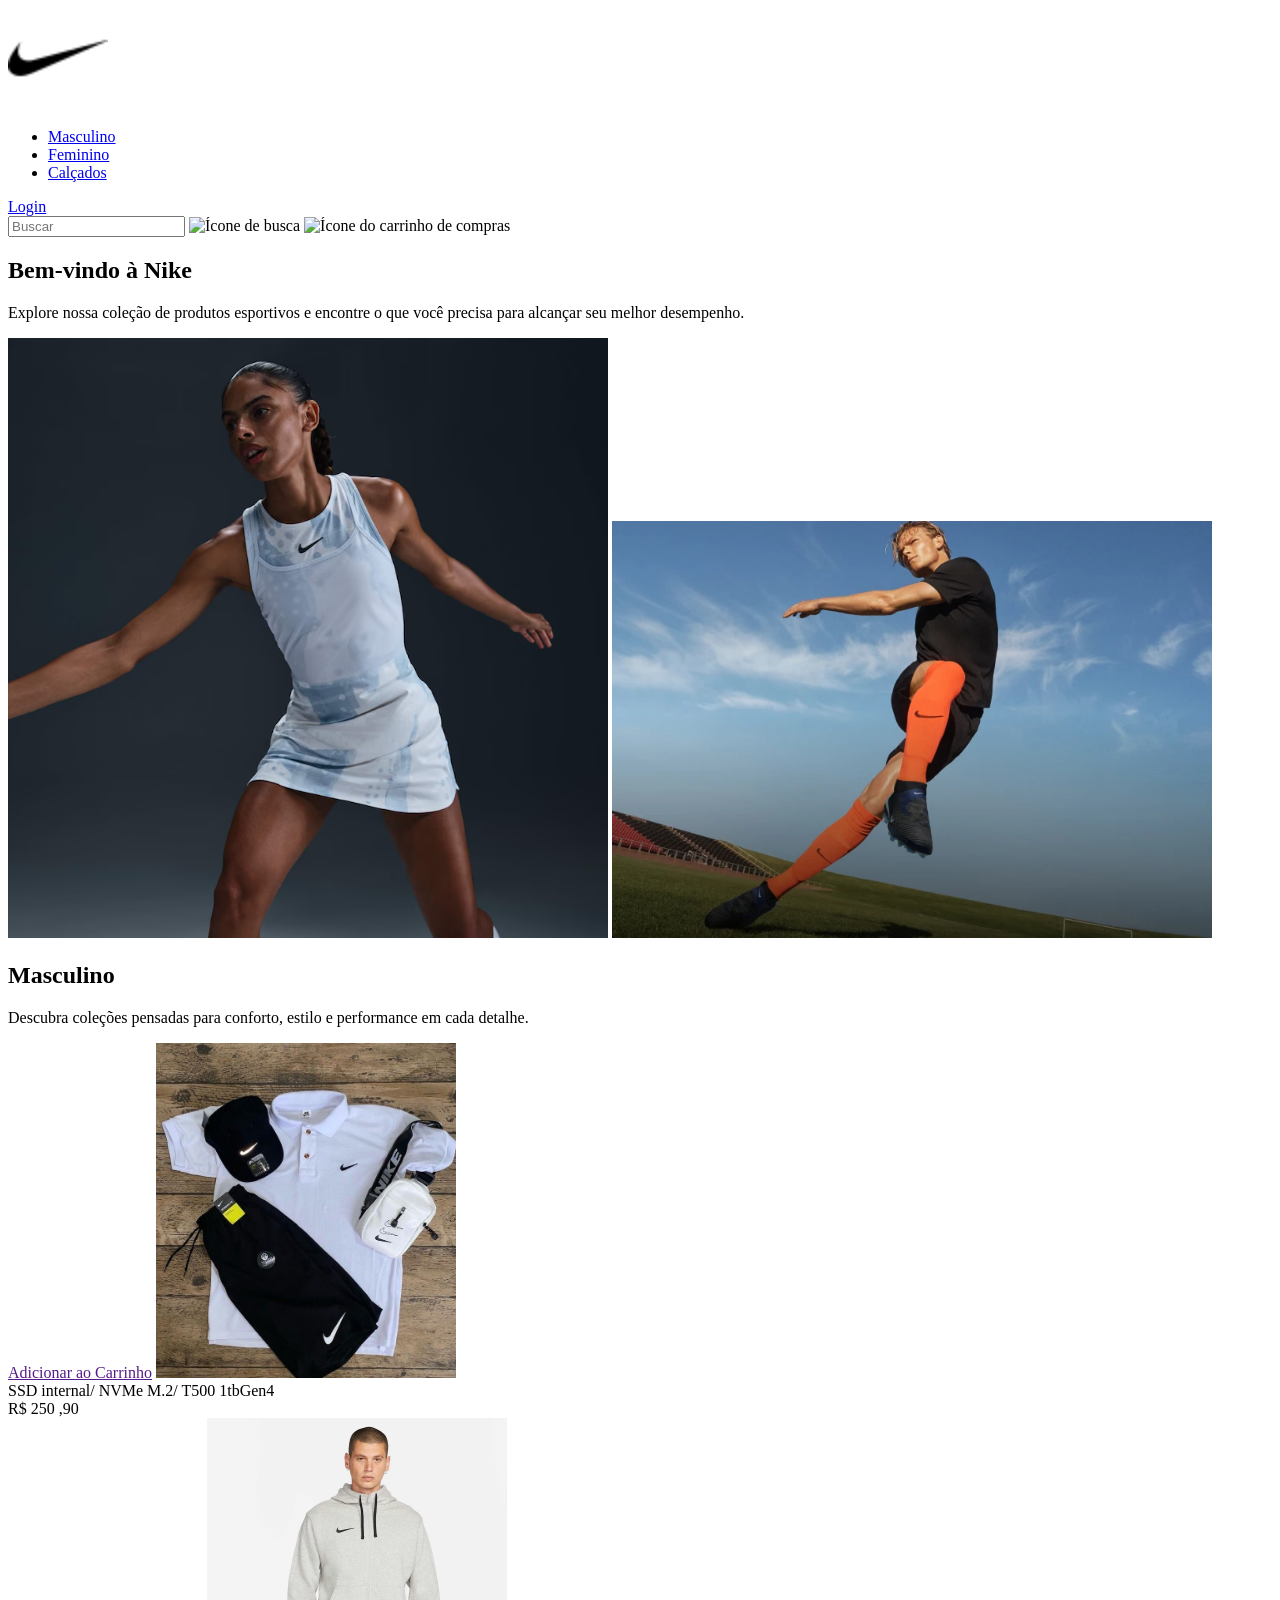
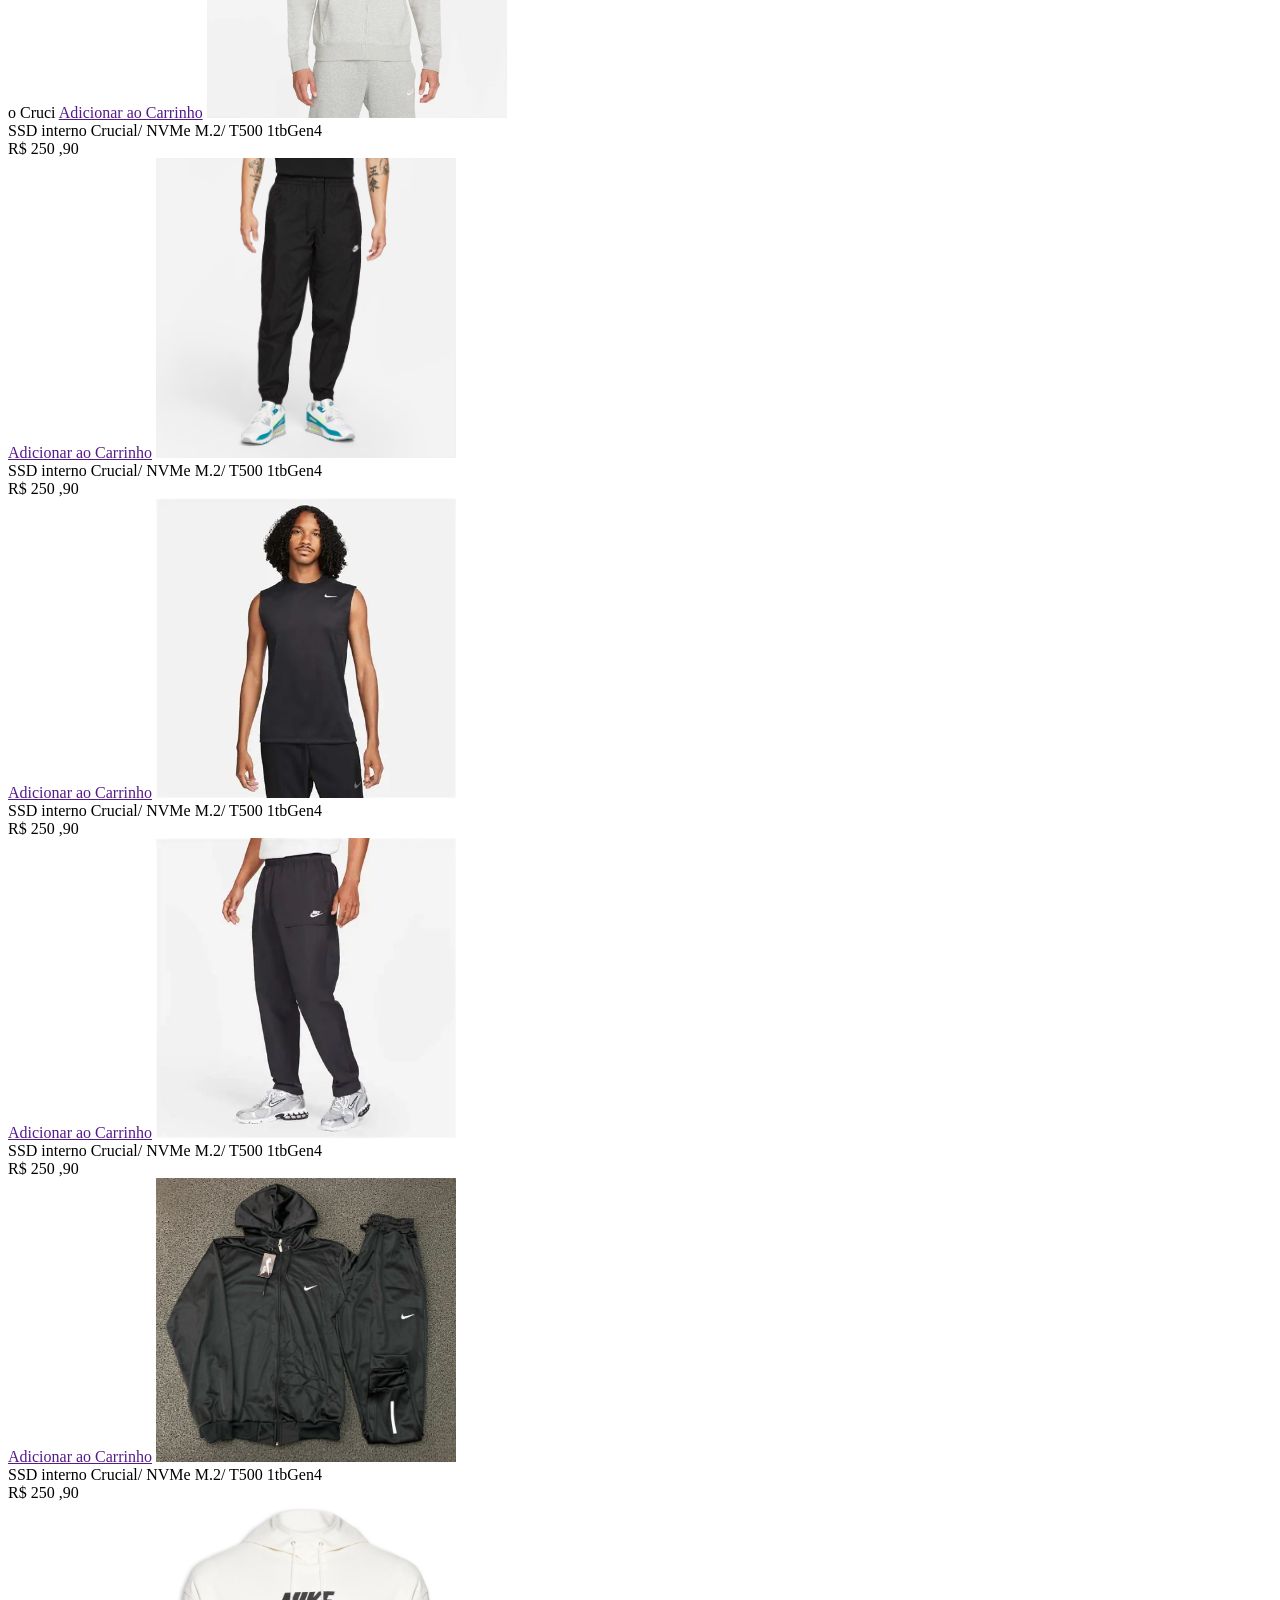
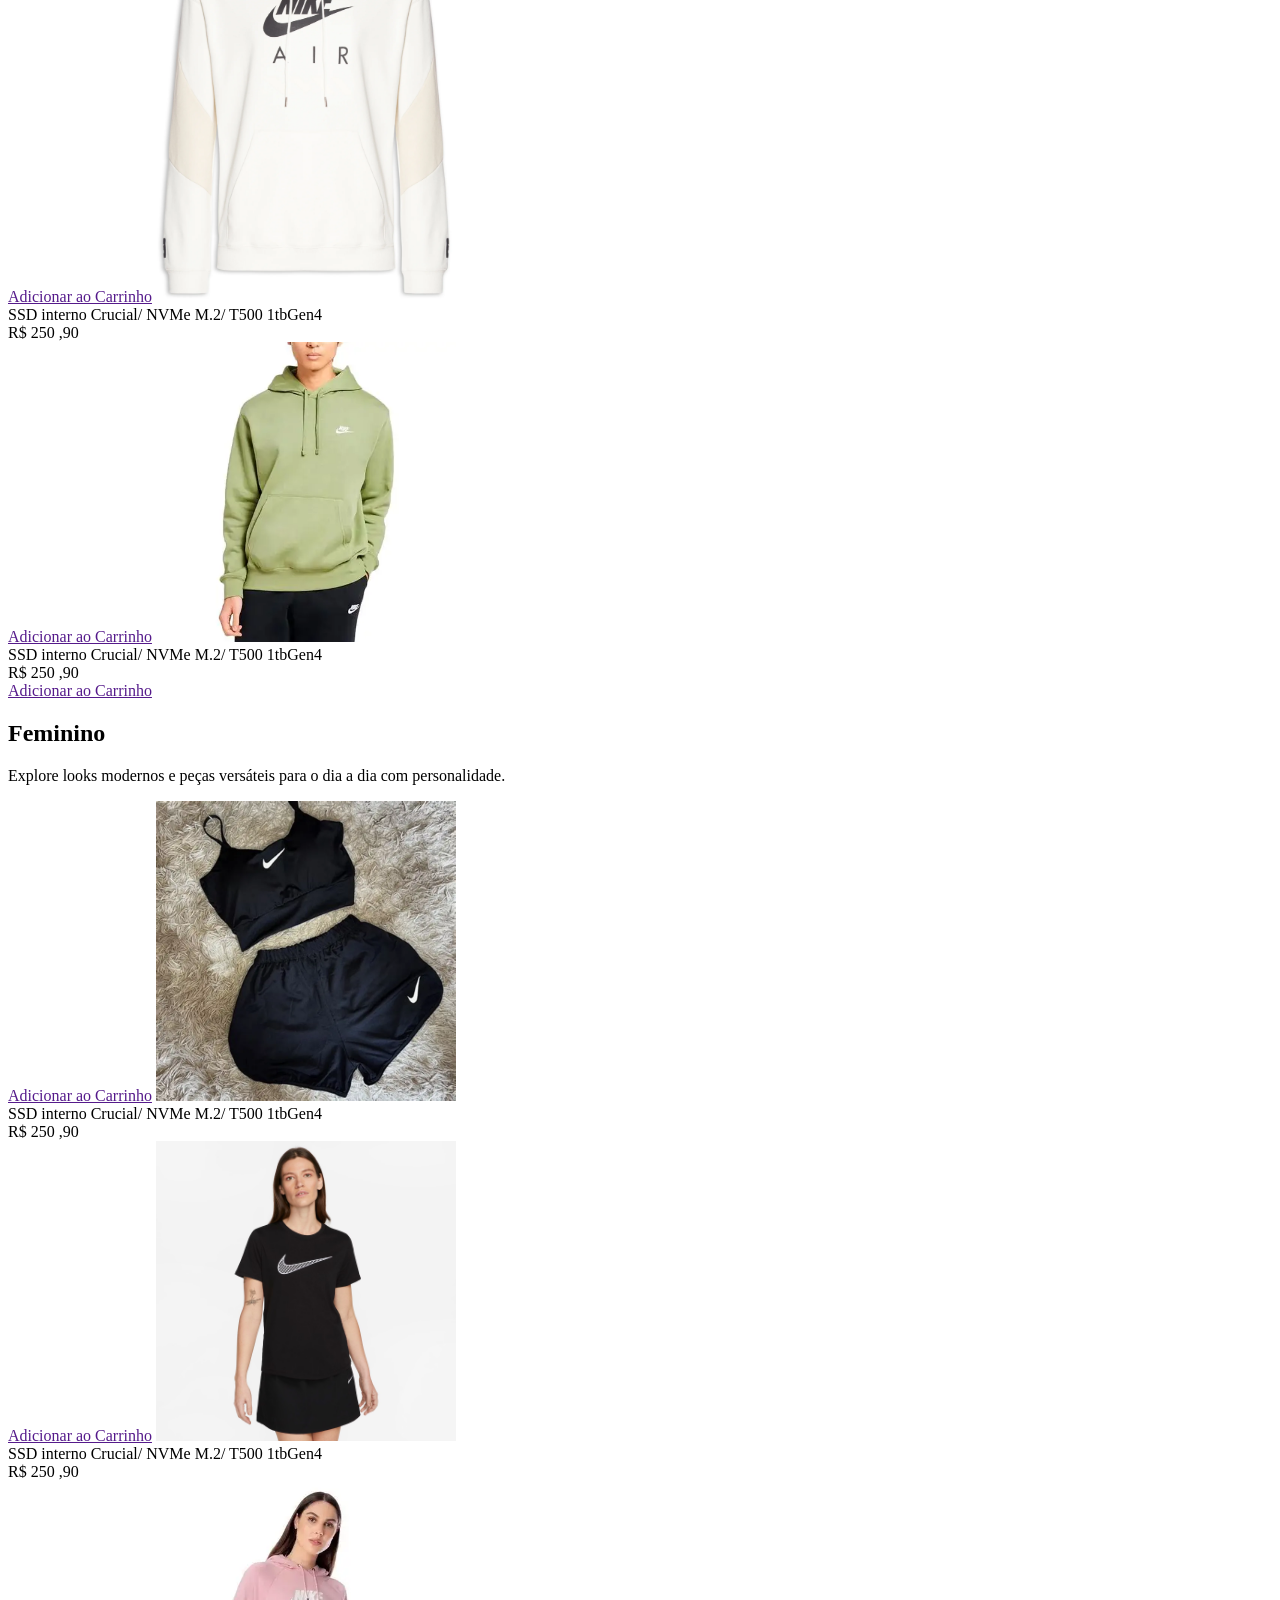
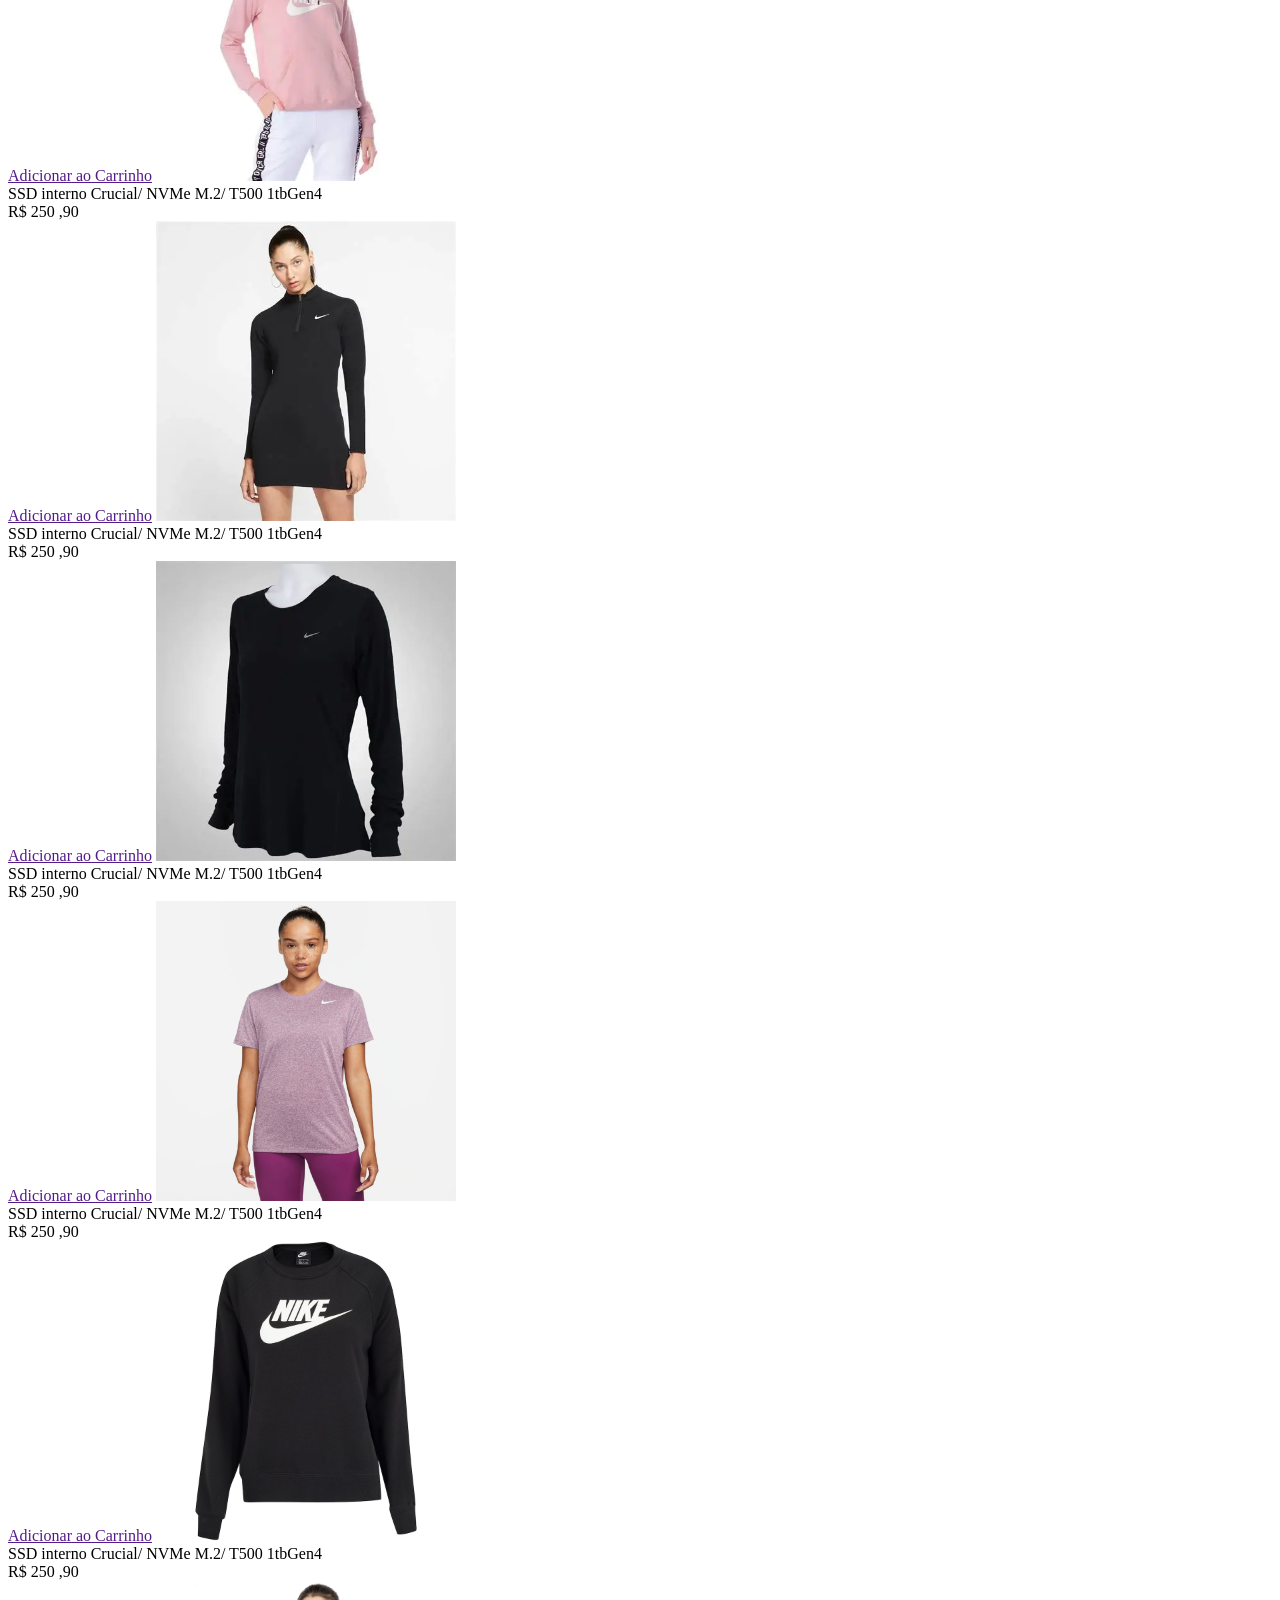
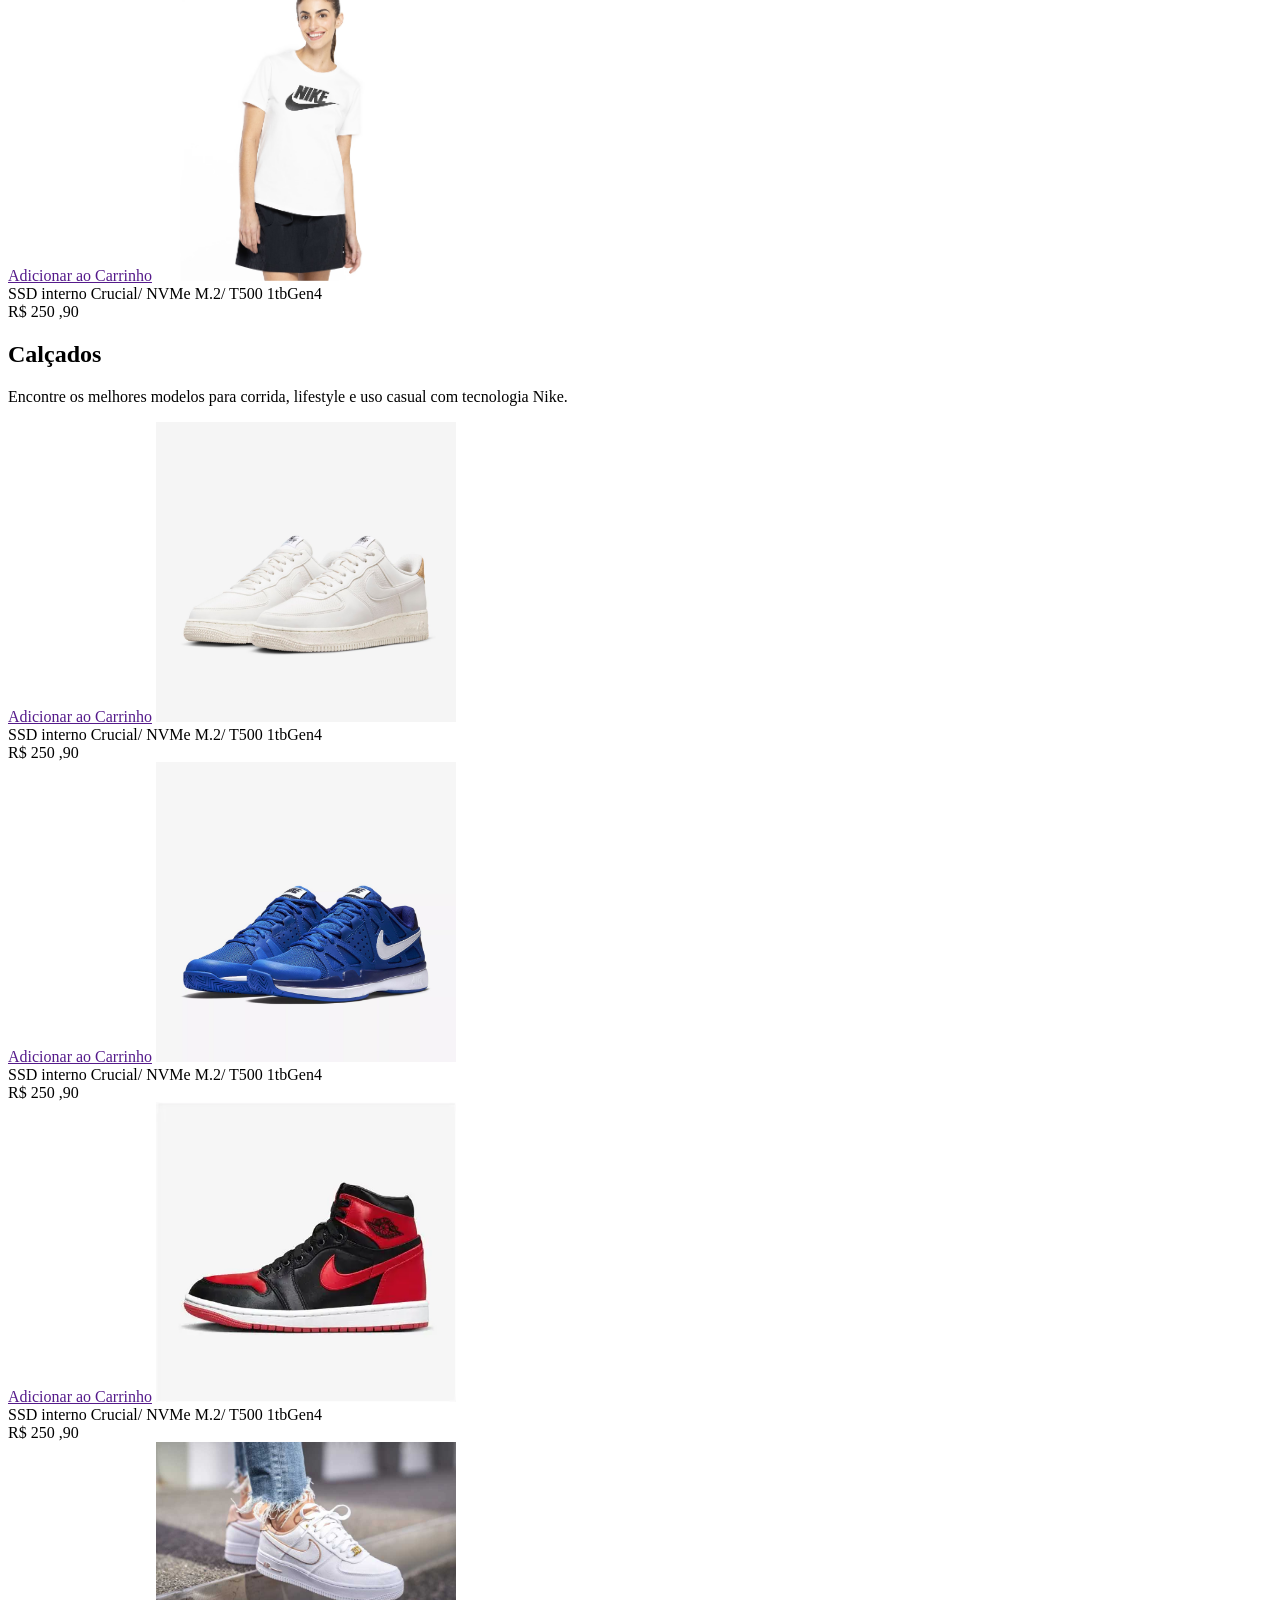
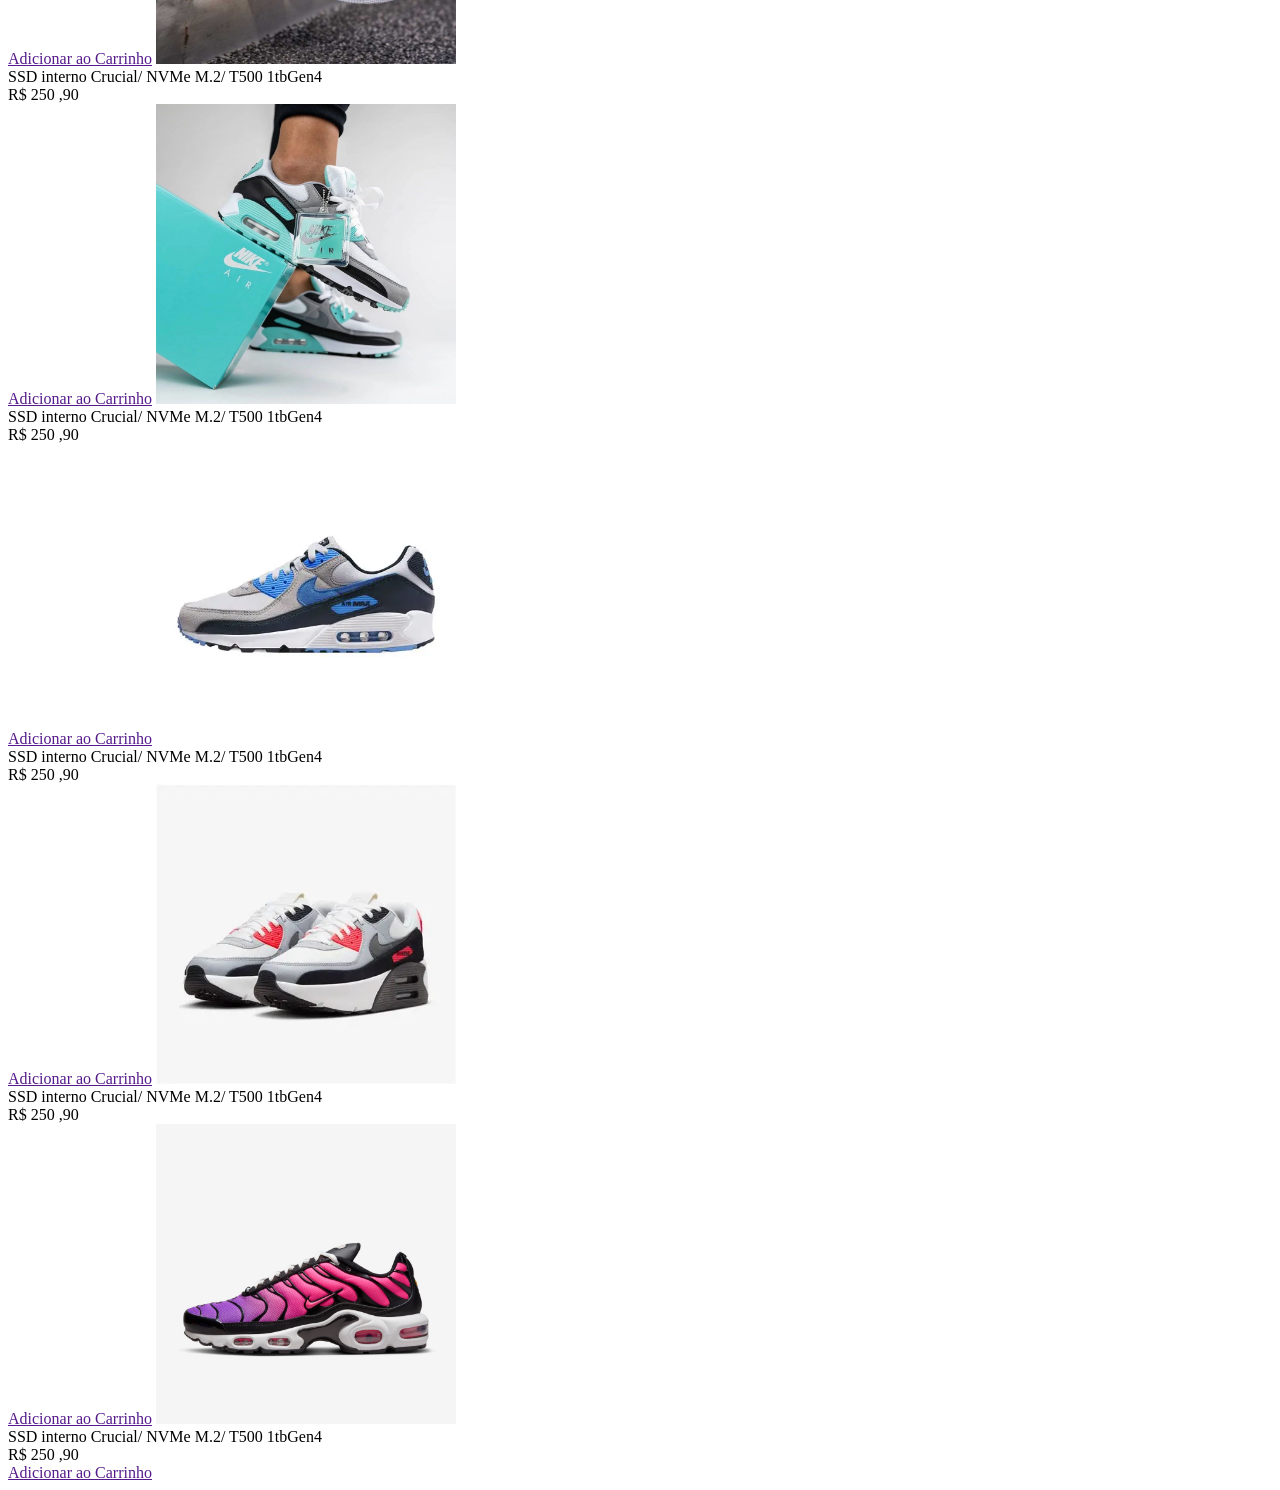
==== commit 4423112b: "Adicionado um inicio para o site" ====
--- a/Site-Nike/index.html
+++ b/Site-Nike/index.html
@@ -10,7 +10,9 @@
     <!-- ABA DE LINKS-->
     
   <header>
-    <img src="img/icons8-nike-50.png" alt="Logotipo da Nike" width="100">
+    <a href="#">
+      <img src="img/icons8-nike-50.png" alt="Logotipo da Nike" width="100" a href="#">
+    </a>
       <nav>
         <ul>
             <li><a href="#masculino">Masculino</a></li>
@@ -32,11 +34,19 @@
       </div>
     </div>
            
-
-
-
-
   </header>
+
+
+    <!--ABA DE INICIO-->
+    <section id ="#">
+       
+        <h1>Bem-vindo à Nike</h1>
+        <p>Explore nossa coleção de produtos esportivos e encontre o que você precisa para alcançar seu melhor desempenho.</p>
+        <div class="imagem-destaque">
+            <img src="img/06236351A5.avif" alt="Imagem de destaque da Nike" width="600">
+            <img src="img/eccc7b83-8080-46dd-bf4f-421df29faed8___2d0f3117d59347883972cf82b26c8349.webp" alt="Imagem de destaque da Nike" width="600">   
+        </div>      
+    </section>
 
     <!--SEÇÃO 1-->
     <section id="masculino">
@@ -45,12 +55,12 @@
         
         <a href="" target="_blank">Adicionar ao Carrinho</a>
         <img src="img/174f046c7e975b9021fc1dd1eecbcf3d.jpg" alt="Tênis masculino Nike da imagem 1" width="300">
-        <div class="desc">SSD interno Crucial/ NVMe M.2/ T500 1tbGen4 </div>
-        <div class="preco">
-              <span  class="moeda">R$</span>
-               <span class="valor">250</span>
-              <span class="centavos">,90</span>
-        </div>
+        <div class="desc">SSD internal/ NVMe M.2/ T500 1tbGen4 </div>
+        <div class="preco">
+              <span  class="moeda">R$</span>
+               <span class="valor">250</span>
+              <span class="centavos">,90</span>
+        </div>o Cruci
         <a href="" target="_blank">Adicionar ao Carrinho</a>
 
         <img src="img/JD8-9434-010_zoom1.avif" alt="Tênis masculino Nike JD8-9434-010" width="300">
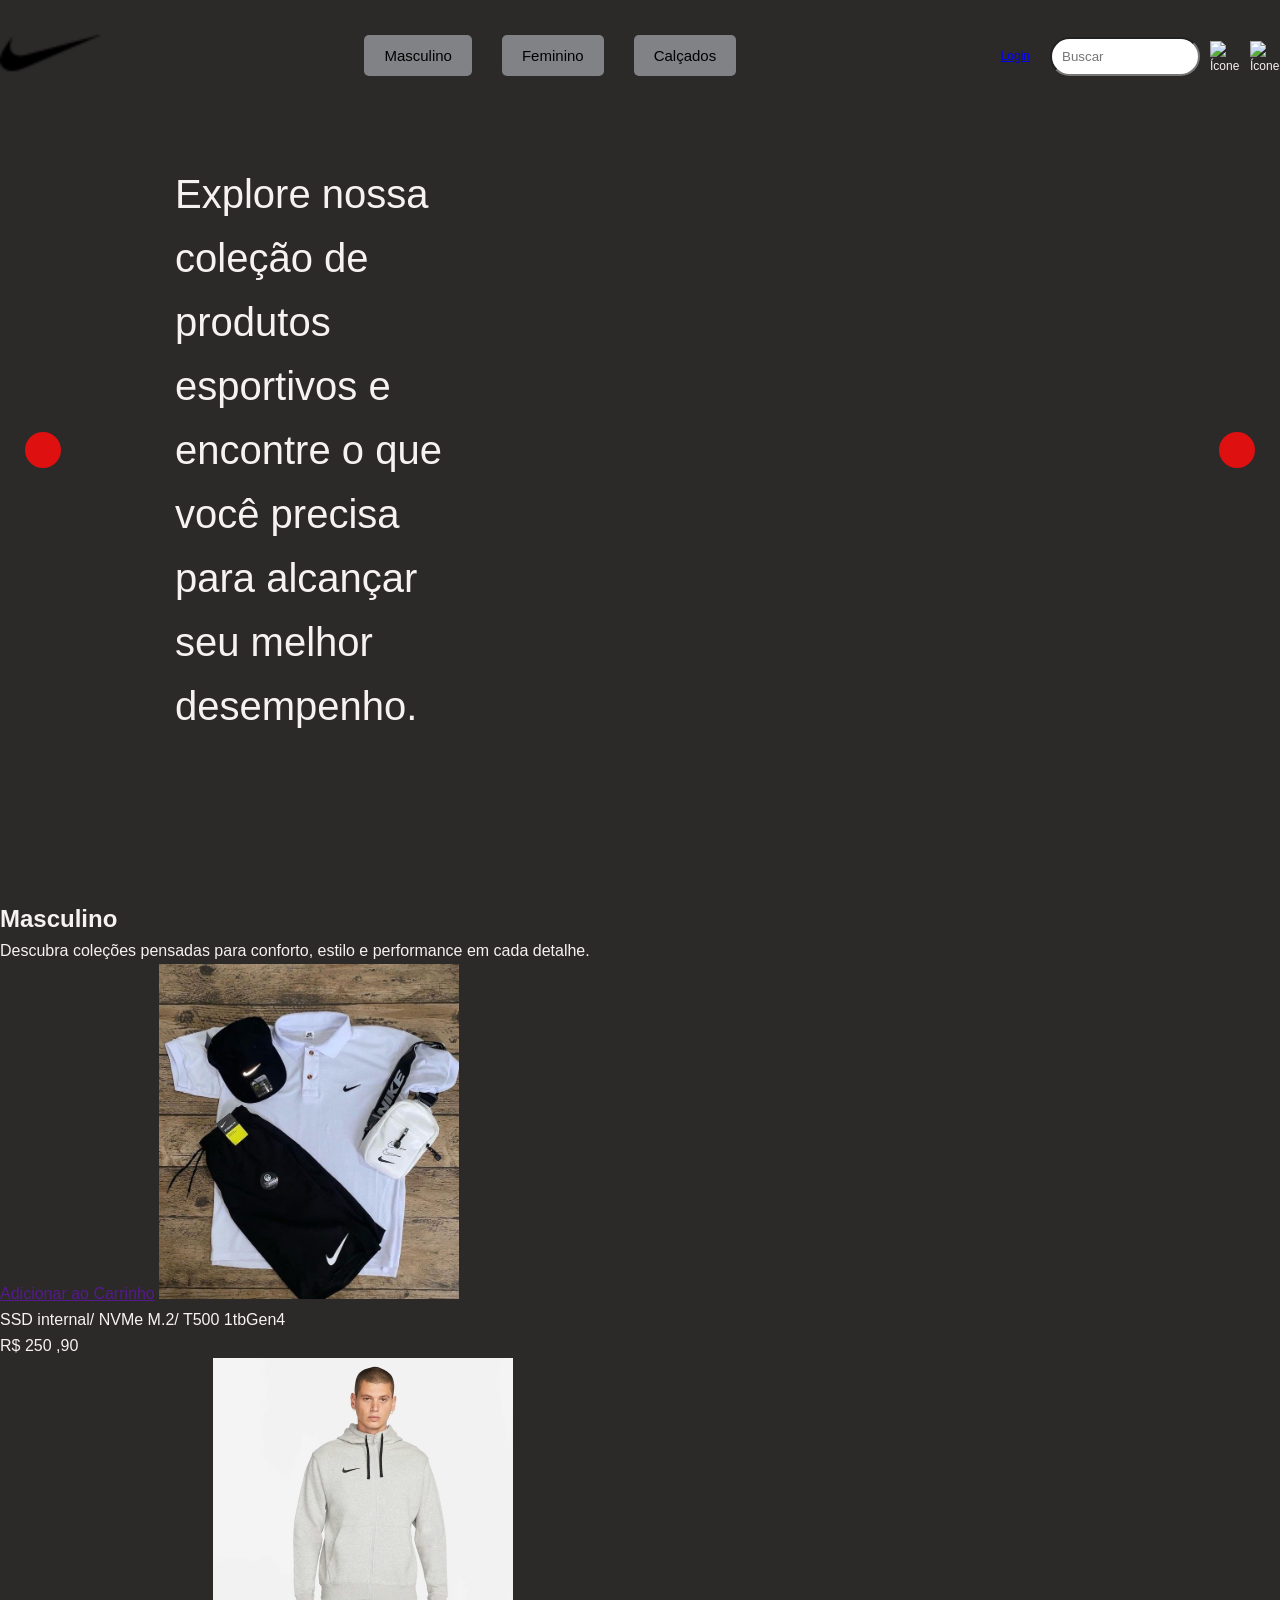
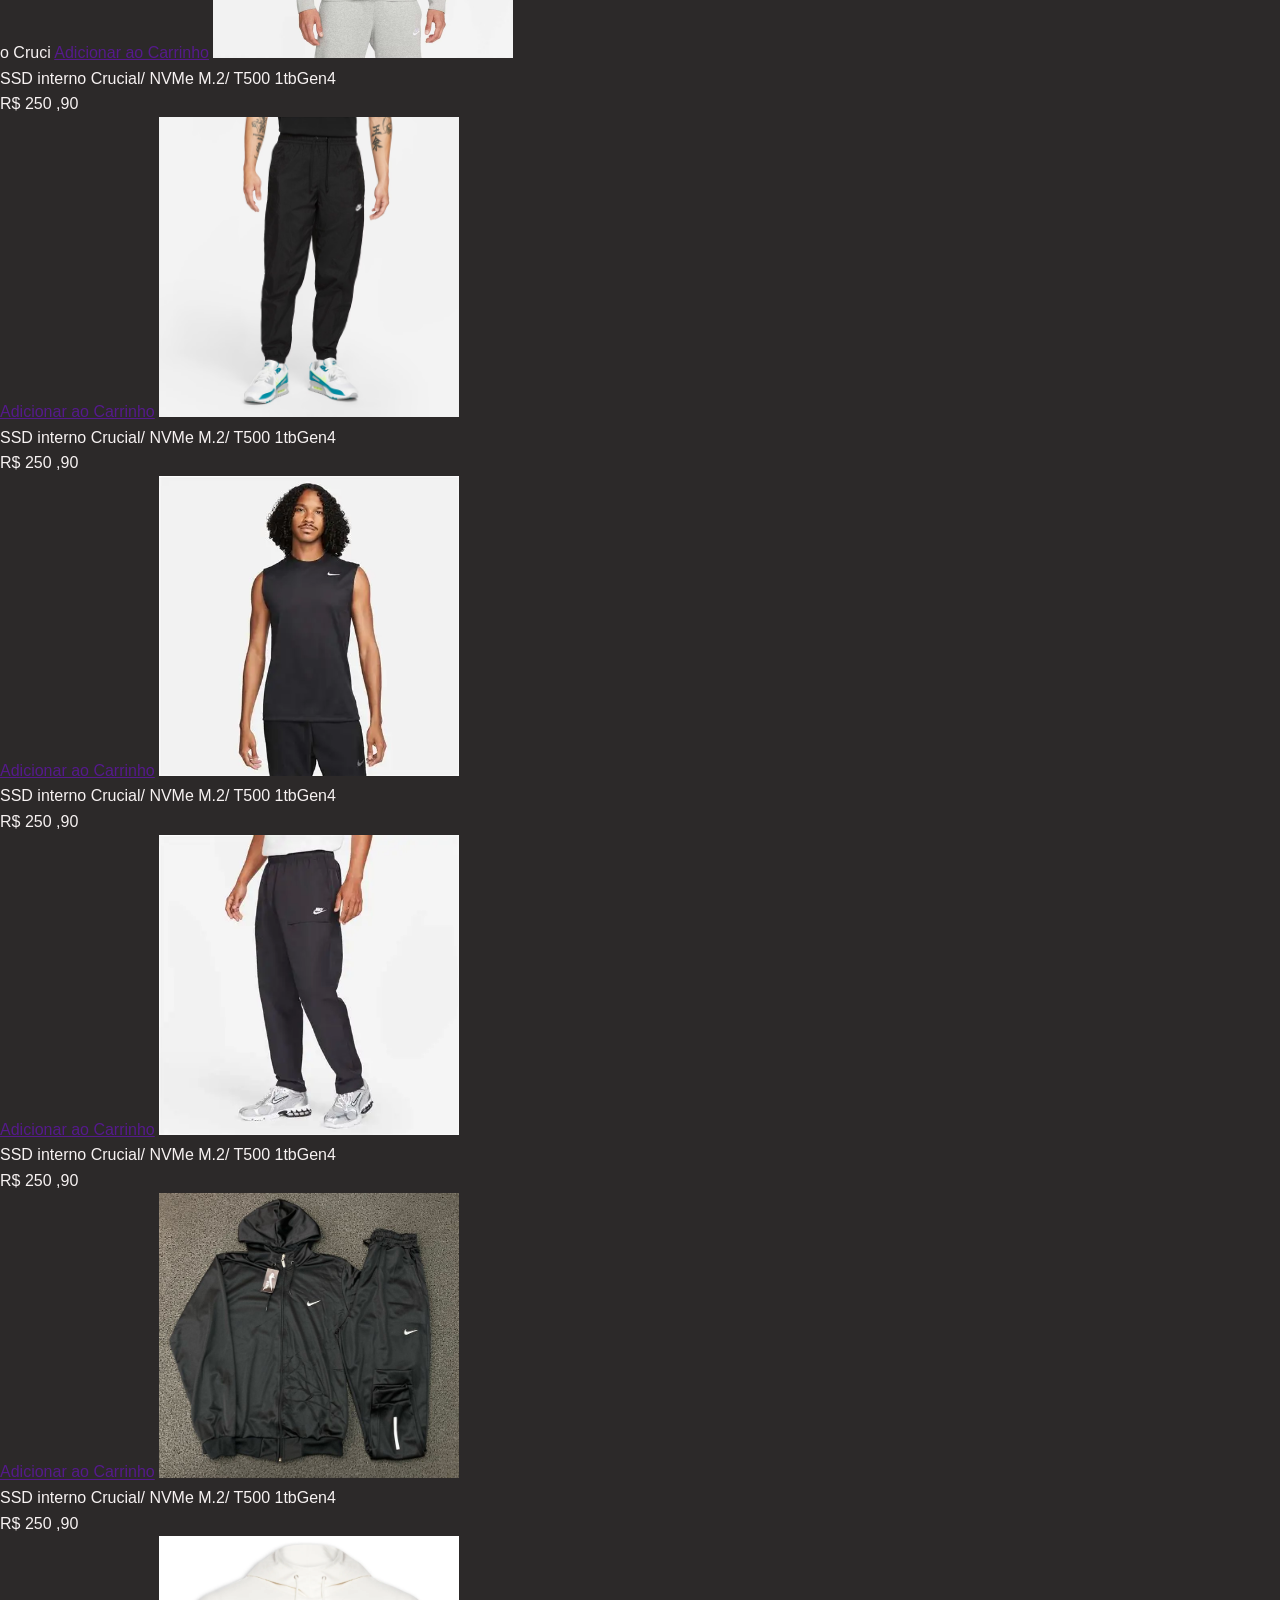
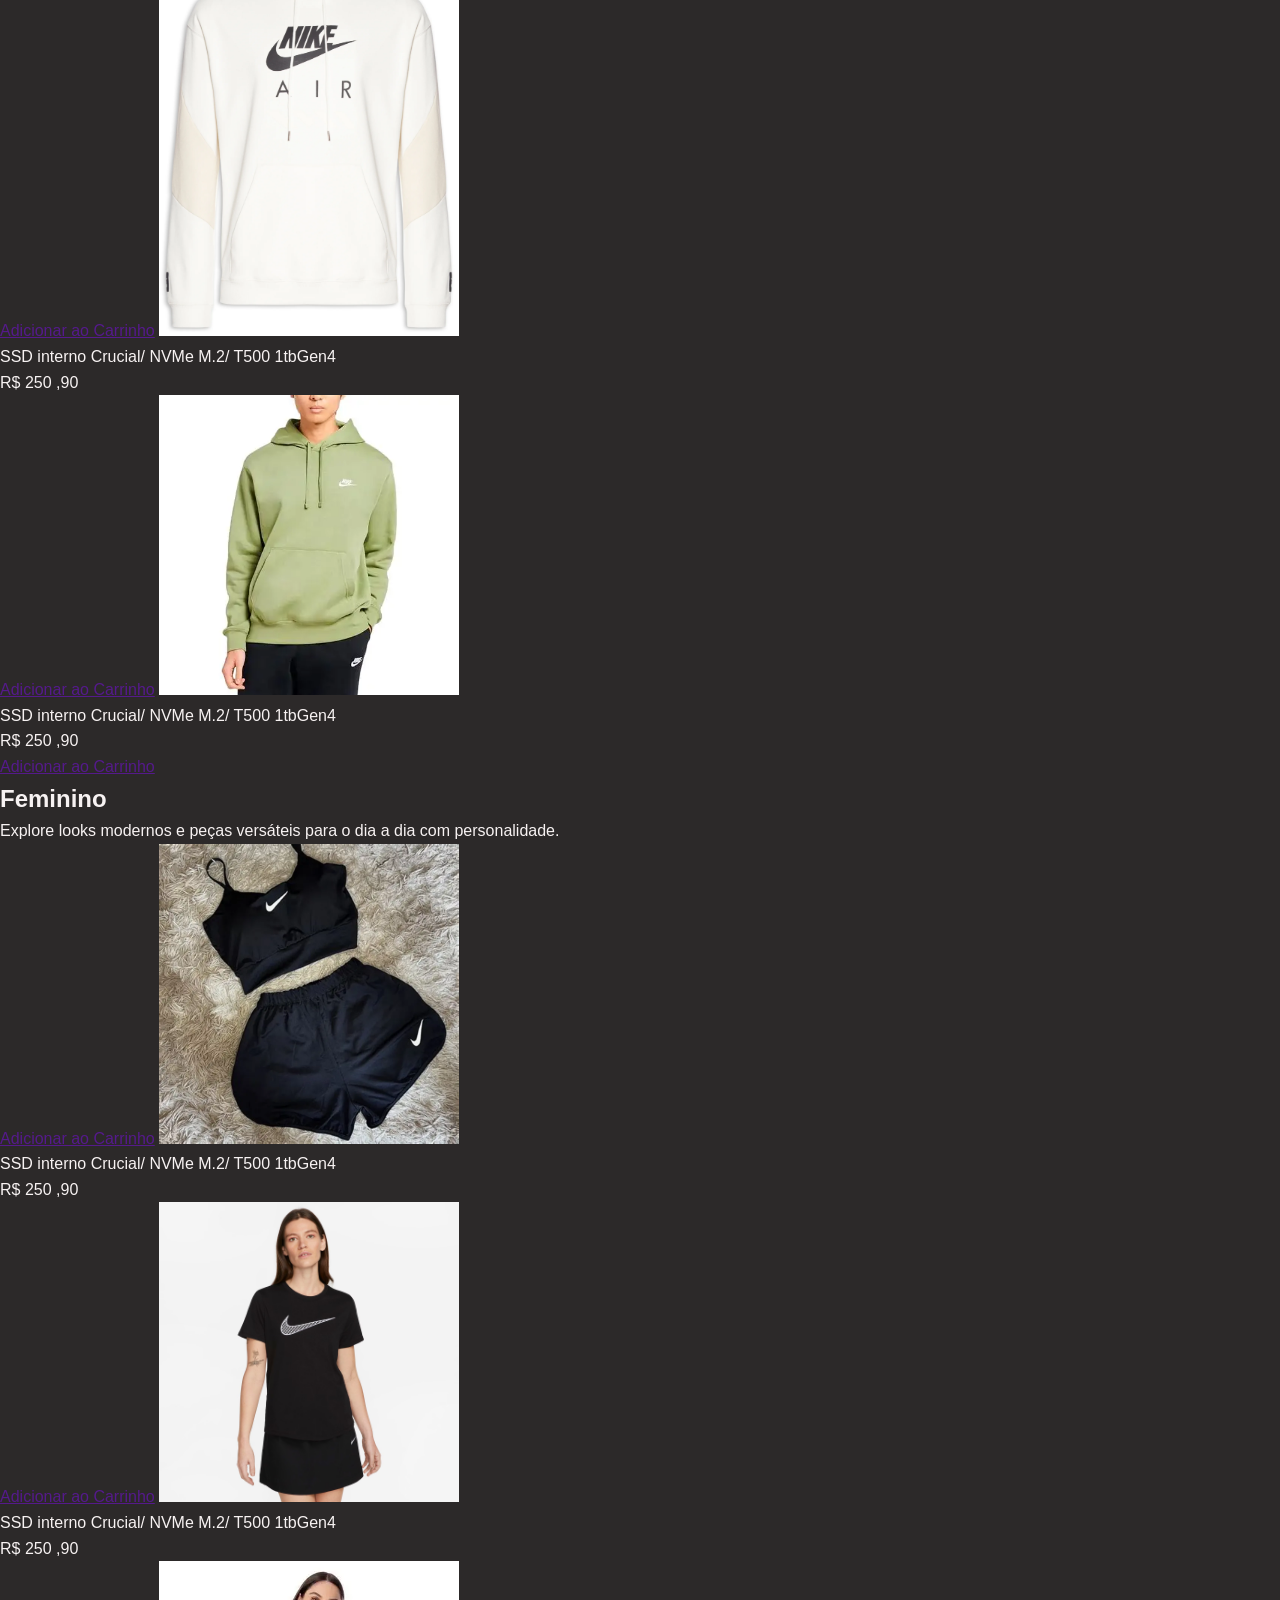
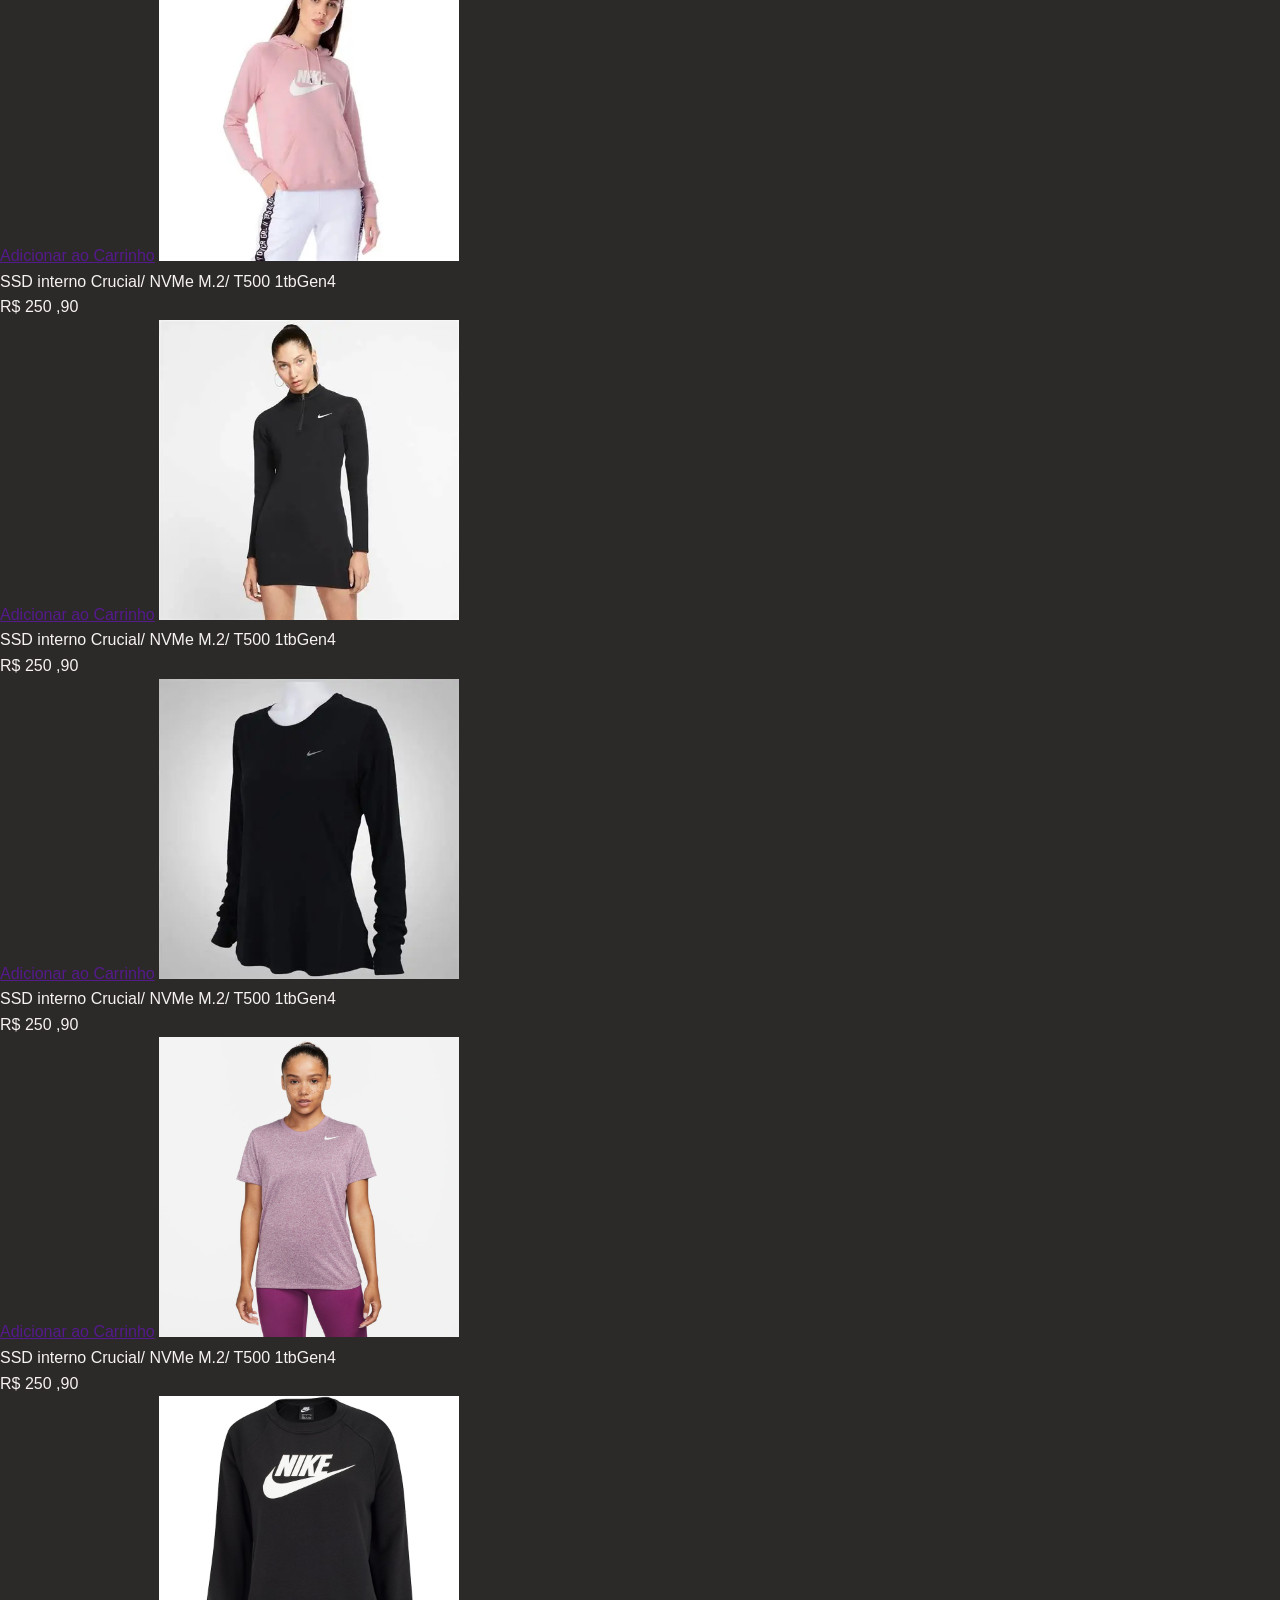
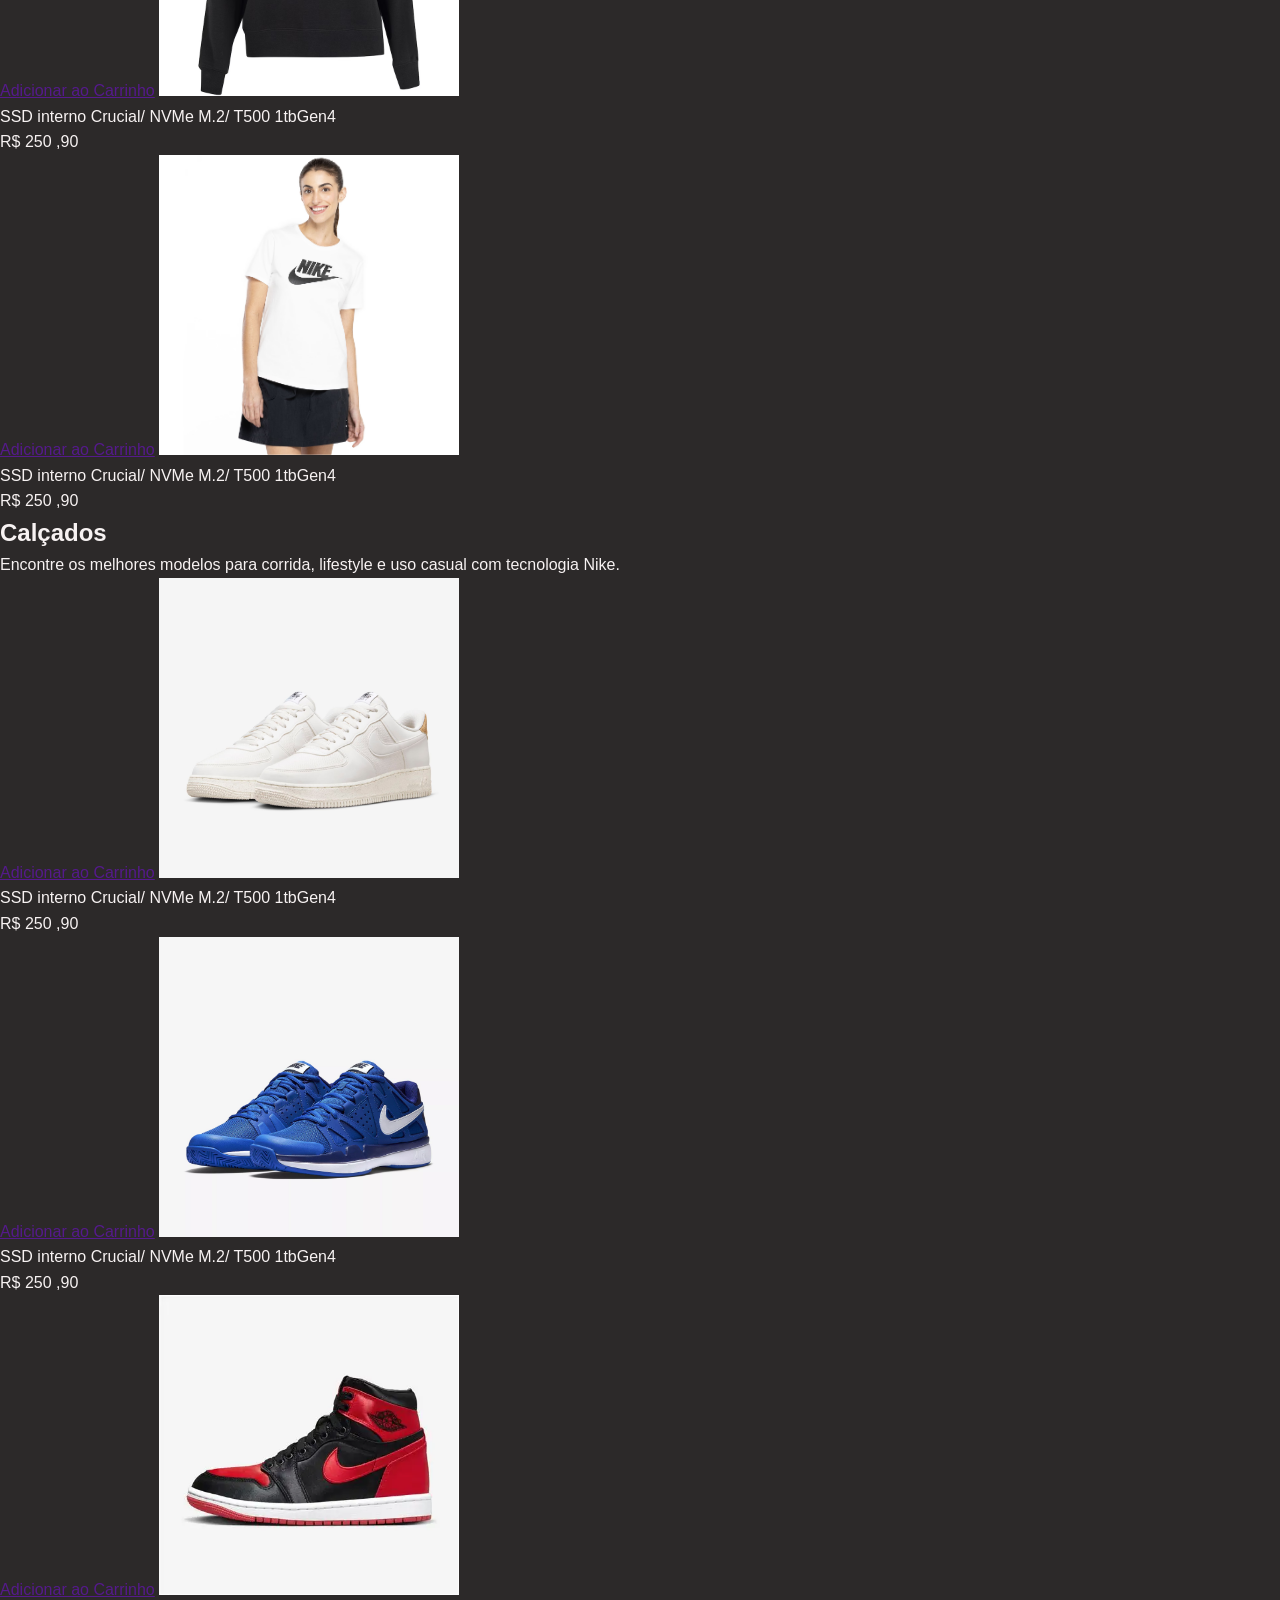
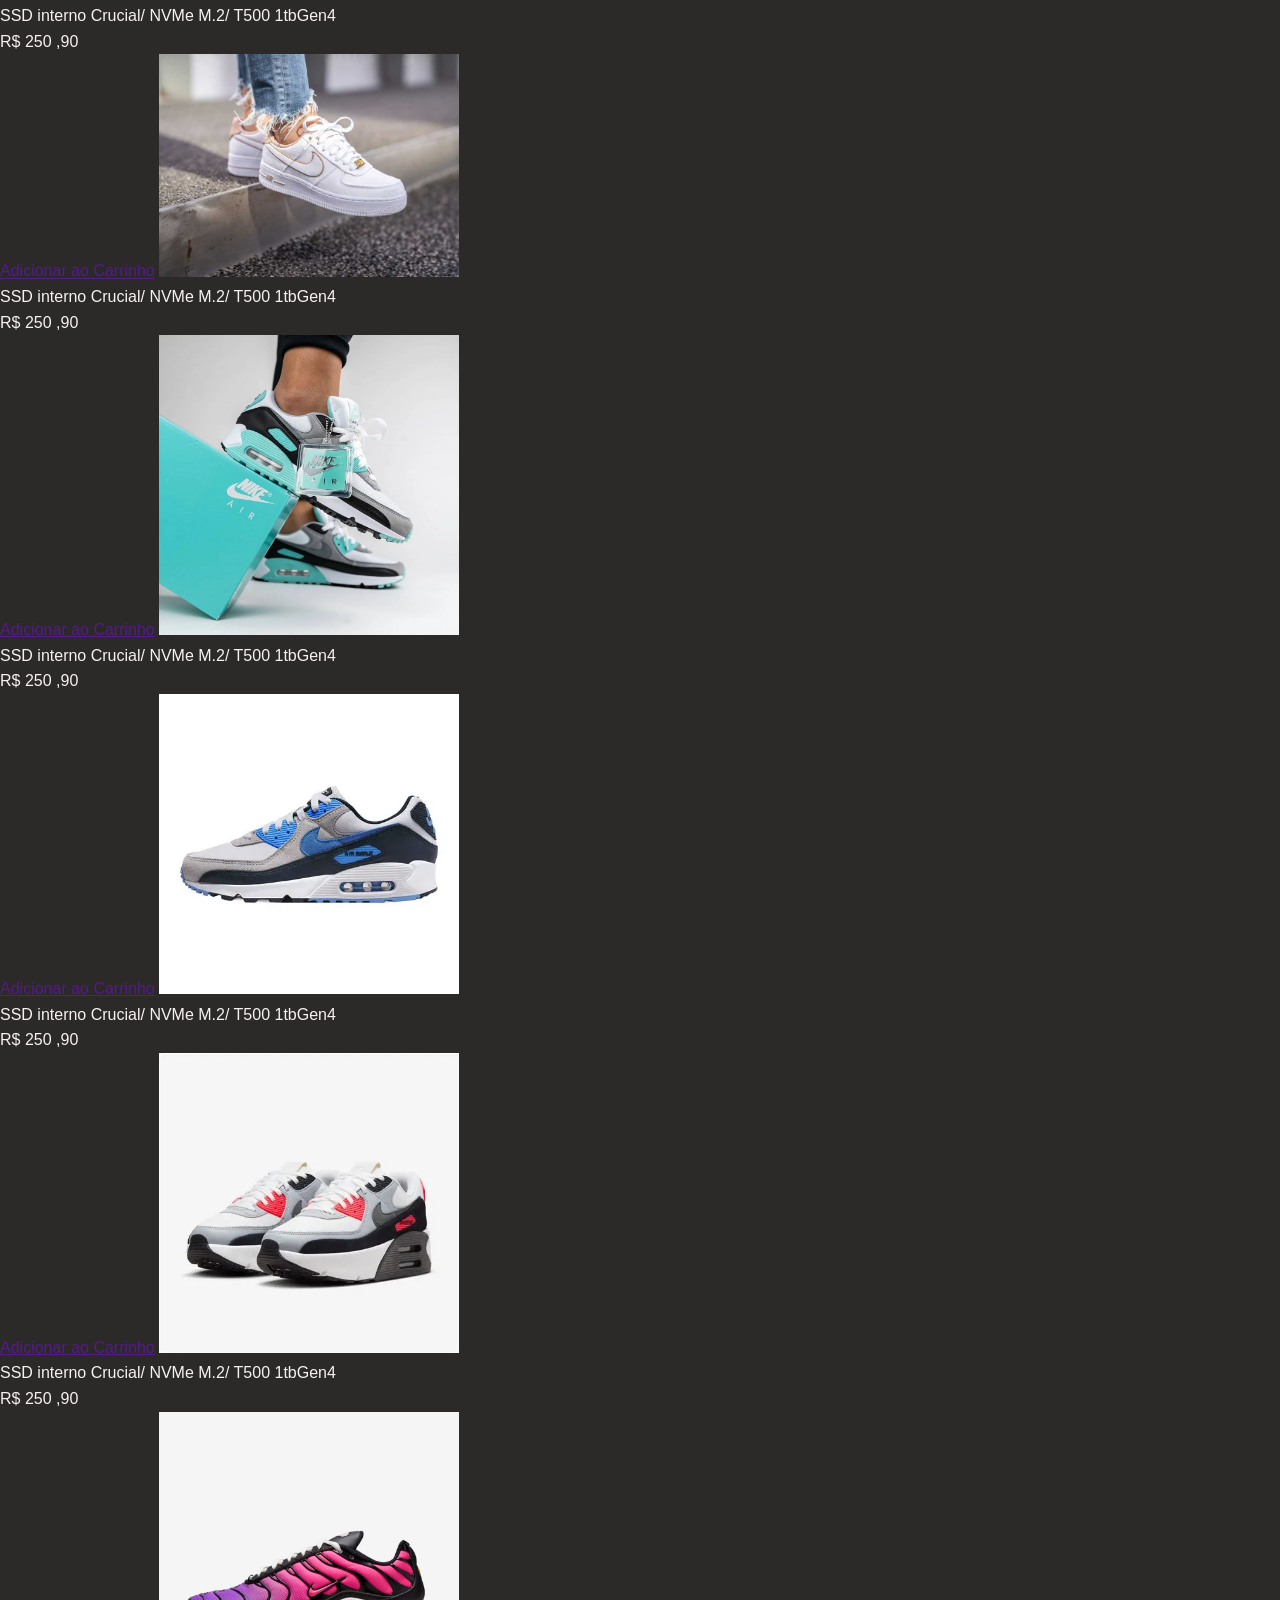
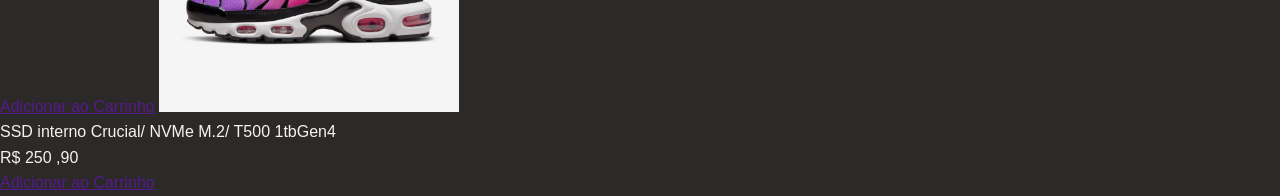
==== commit ae78d234: "adicionado projeto e mudanças" ====
--- a/Site-Nike/index.html
+++ b/Site-Nike/index.html
@@ -3,8 +3,9 @@
 <head>
     <meta charset="UTF-8">
     <meta name="viewport" content="width=device-width, initial-scale=1.0">
-    <link rel="stylesheet" href="/css/style.css">   
+    <link rel="stylesheet" href="css/style.css">   
     <title>Nike</title>
+    <script src="js/iteracao-imagem.js" defer></script>
 </head>
 <body>
     <!-- ABA DE LINKS-->
@@ -38,18 +39,32 @@
 
 
     <!--ABA DE INICIO-->
-    <section id ="#">
-       
-        <h1>Bem-vindo à Nike</h1>
-        <p>Explore nossa coleção de produtos esportivos e encontre o que você precisa para alcançar seu melhor desempenho.</p>
-        <div class="imagem-destaque">
-            <img src="img/06236351A5.avif" alt="Imagem de destaque da Nike" width="600">
-            <img src="img/eccc7b83-8080-46dd-bf4f-421df29faed8___2d0f3117d59347883972cf82b26c8349.webp" alt="Imagem de destaque da Nike" width="600">   
-        </div>      
+    <section class="wrapper" id ="#">
+        <div class="comentario-inicio">
+            <p>Explore nossa coleção de produtos esportivos e encontre o que você precisa para alcançar seu melhor desempenho.</p>
+        </div>
+
+        <i class="fa-solid fa-arrow-left button" id="prev"></i>
+        <div class="imagem-conteiner">
+            <div class ="carousel">
+                   <img src="img/06236351A5.avif" alt="" />
+                   <img src="img/eccc7b83-8080-46dd-bf4f-421df29faed8___2d0f3117d59347883972cf82b26c8349.webp" alt="" />
+            </div>
+        </div>
+        <i class="fa-solid fa-arrow-right button" id="next"></i>
+        
+           
+        
+        
     </section>
 
-    <!--SEÇÃO 1-->
-    <section id="masculino">
+
+
+
+
+
+    <!--SEÇÃO 1-->      
+    <section class="secao1" id="masculino">
         <h2>Masculino</h2>
         <p>Descubra coleções pensadas para conforto, estilo e performance em cada detalhe.</p>
         
@@ -134,7 +149,7 @@
     </section>
 
     <!--SEÇÃO 2-->
-    <section id="feminino">
+    <section class="secao2" id="feminino">
         <h2>Feminino</h2>
         <p>Explore looks modernos e peças versáteis para o dia a dia com personalidade.</p>
         <a href="" target="_blank">Adicionar ao Carrinho</a>
@@ -218,7 +233,7 @@
 
 
     <!--SEÇÃO 3-->
-    <section id="calcados">
+    <section class="secao3" id="calcados">
         <h2>Calçados</h2>
         <p>Encontre os melhores modelos para corrida, lifestyle e uso casual com tecnologia Nike.</p>
 
@@ -297,8 +312,12 @@
         
     </section>
 
-    
-    
+
+
+
+
+
+      
     
 </body>
 </html>
--- a/Site-Nike/css/style.css
+++ b/Site-Nike/css/style.css
@@ -0,0 +1,188 @@
+*{
+   margin: 0;   
+   padding: 0;  
+   box-sizing: border-box;
+   font-family: 'Poppins', sans-serif; 
+   list-style: none;     
+}
+
+body{
+   background-color: #2c2929;  
+   color: #f7f2f2;  
+   line-height: 1.6;  
+   font-size: 16px;
+   /* 
+   display: flex;
+   justify-content: center;
+   align-items: center;
+   */
+}   
+
+
+header {
+    position: fixed;
+    top: 0;
+    left: 50%;
+    transform: translateX(-50%);
+
+    width: 80vw;
+    display: grid;
+    grid-template-columns: auto 1fr auto;
+
+    align-items: center;
+    gap: 20px;
+
+    padding: 15px;
+}
+
+/* MENU */
+
+header{
+    /* background-color: #e60e0e; */
+    font-size: 12px;
+    border-radius: 10px;
+    width: 100%; 
+    z-index: 900;
+    padding: 3px 0;
+}
+
+header nav ul {
+    display: flex;
+    justify-content: center;
+    align-items: center;
+    gap: 30px;
+    list-style: none;
+    margin: 0;
+    padding: 0;
+}
+
+/* LINKS */
+header nav a {
+    text-decoration: none;
+    color: black;
+    font-size: 15px;
+    transition: background 180ms ease, transform 180ms ease;
+    border-radius: 5px;
+    background-color: rgb(128, 130, 133);
+    padding: 12px 20px;
+}
+
+
+nav a:hover{
+    background: #d1d4e2;
+    color: #fff;
+    font-size: 18px;
+}
+
+
+/* LOGIN E BUSCA */
+.acoes {
+    display: flex;
+    align-items: center;
+    gap: 20px;
+}
+
+
+/* PESQUISA */
+.busca {
+    display: flex;
+    align-items: center;
+    gap: 10px;
+}
+
+.busca input {
+    width: 150px;
+    padding: 10px;
+    border-radius: 20px;
+}
+
+/* PRIMEIRA PAGINA DO PROJETO */
+
+
+.wrapper{
+    min-height: 100vh;
+    width: 100%;
+    display: flex;
+    align-items: center;
+    justify-content: center;
+    position: relative;
+    gap:30px;
+}
+
+.wrapper i.button{
+    position: absolute;
+    top:50%;
+    transform: translateY(-50%);
+    height: 36px;
+    width: 36px;
+    background-color: #df1010;
+    border-radius: 50%;
+    text-align: center;
+    line-height: 36px;
+    color: #fff;
+    font-size: 15px;
+    transition: all 0.3s ease;
+    z-index: 1000;
+    cursor: pointer;
+}
+
+.comentario-inicio {
+    max-width: 300px;
+    font-size: 40px;
+}
+
+
+i.button{
+    transition: scaleX(0.94) translateY(-50%);
+}
+
+i#prev{
+    left: 25px;
+   
+}
+
+i#next{
+    right: 25px;
+   
+}
+
+
+.imagem-conteiner {
+    height: 400px;
+    max-width: 600px;
+    width: 90%;
+    transition: all 0.4s ease;
+    overflow: hidden;
+    
+    
+}
+
+.imagem-conteiner .carousel {
+    height: 100%;
+    width: 100%;
+    display: flex;
+    gap: 15px;
+    transition:all 0.4s ease;
+}
+
+.carousel img {
+    height: 100%;
+    width: 250px;
+    border: 10px solid #fff;
+    border-radius: 18px;
+    object-fit: cover;
+    flex-shrink: 0;
+   
+   
+}
+
+
+/*
+.secao1, .secao2, .secao3 {
+    padding: 50px 20px;
+    text-align: center;
+    display: flex;
+    justify-content: center;
+    align-items: center;
+}
+*/
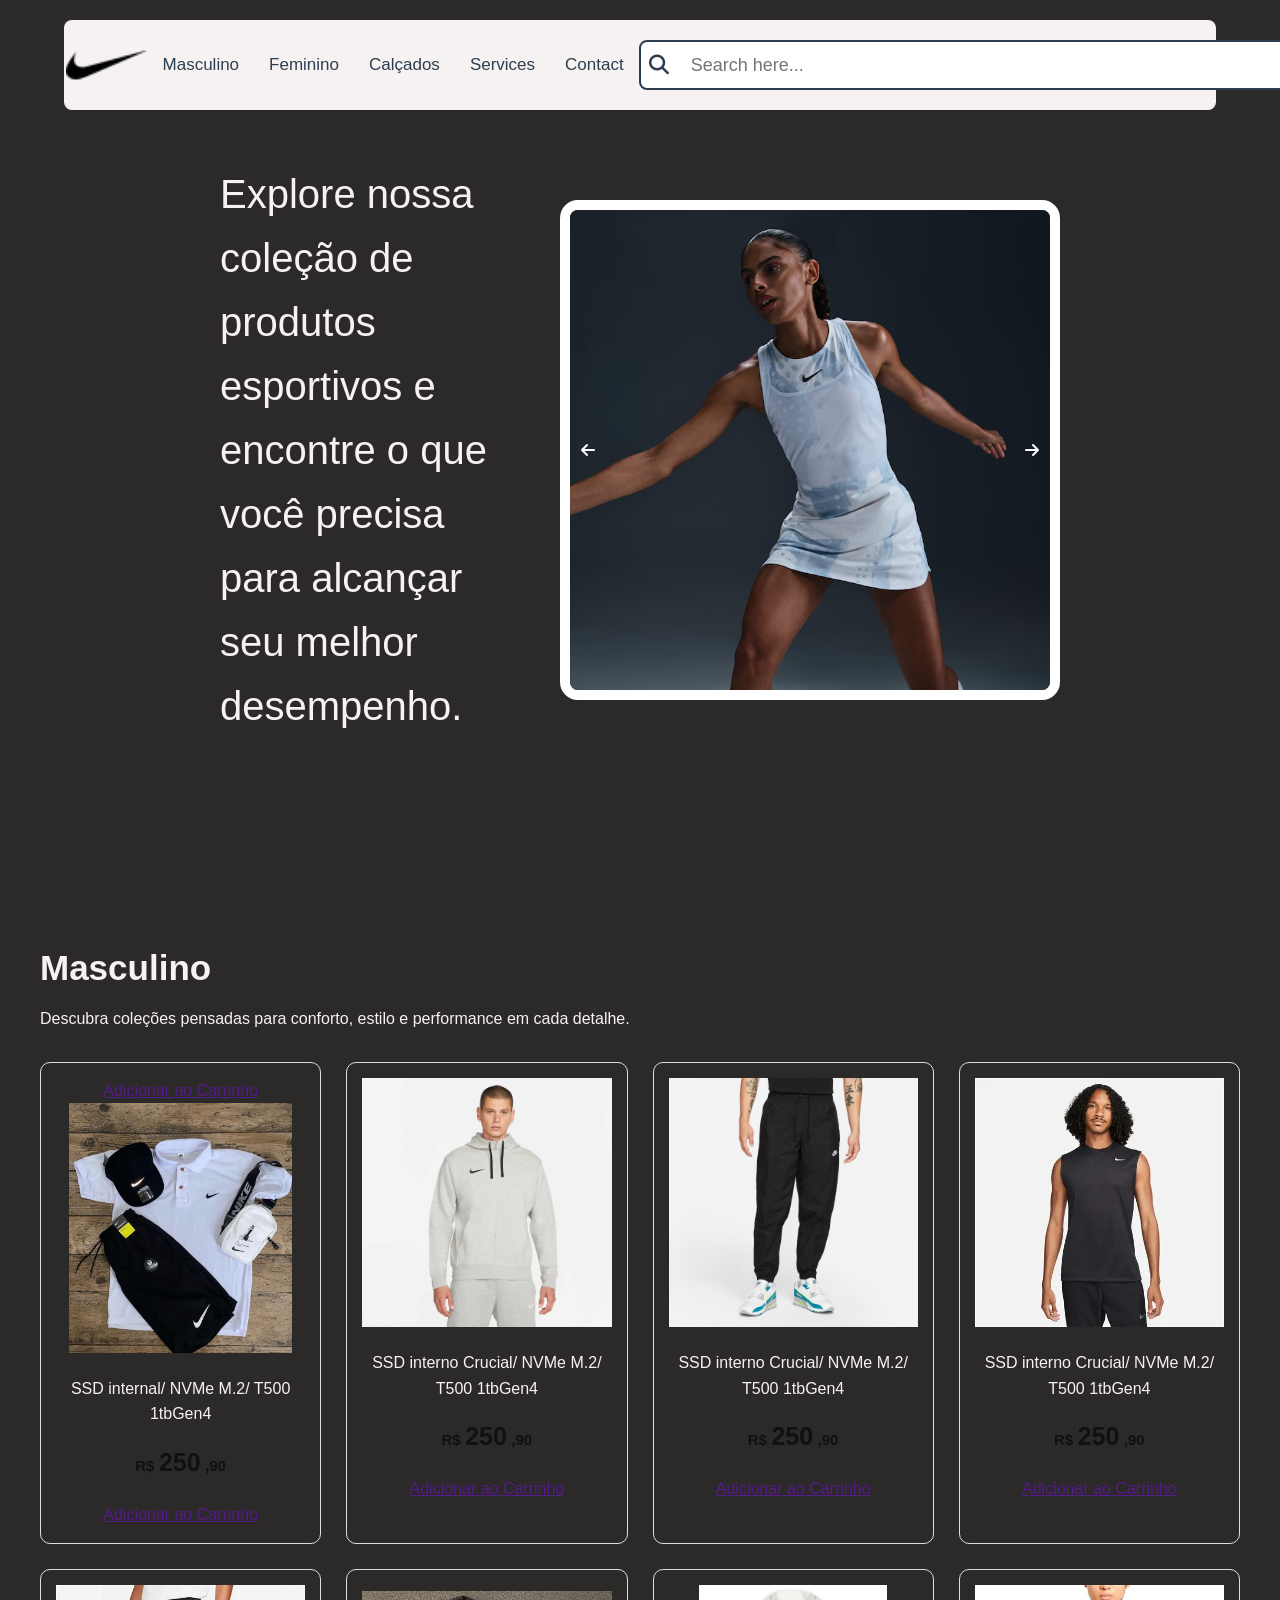
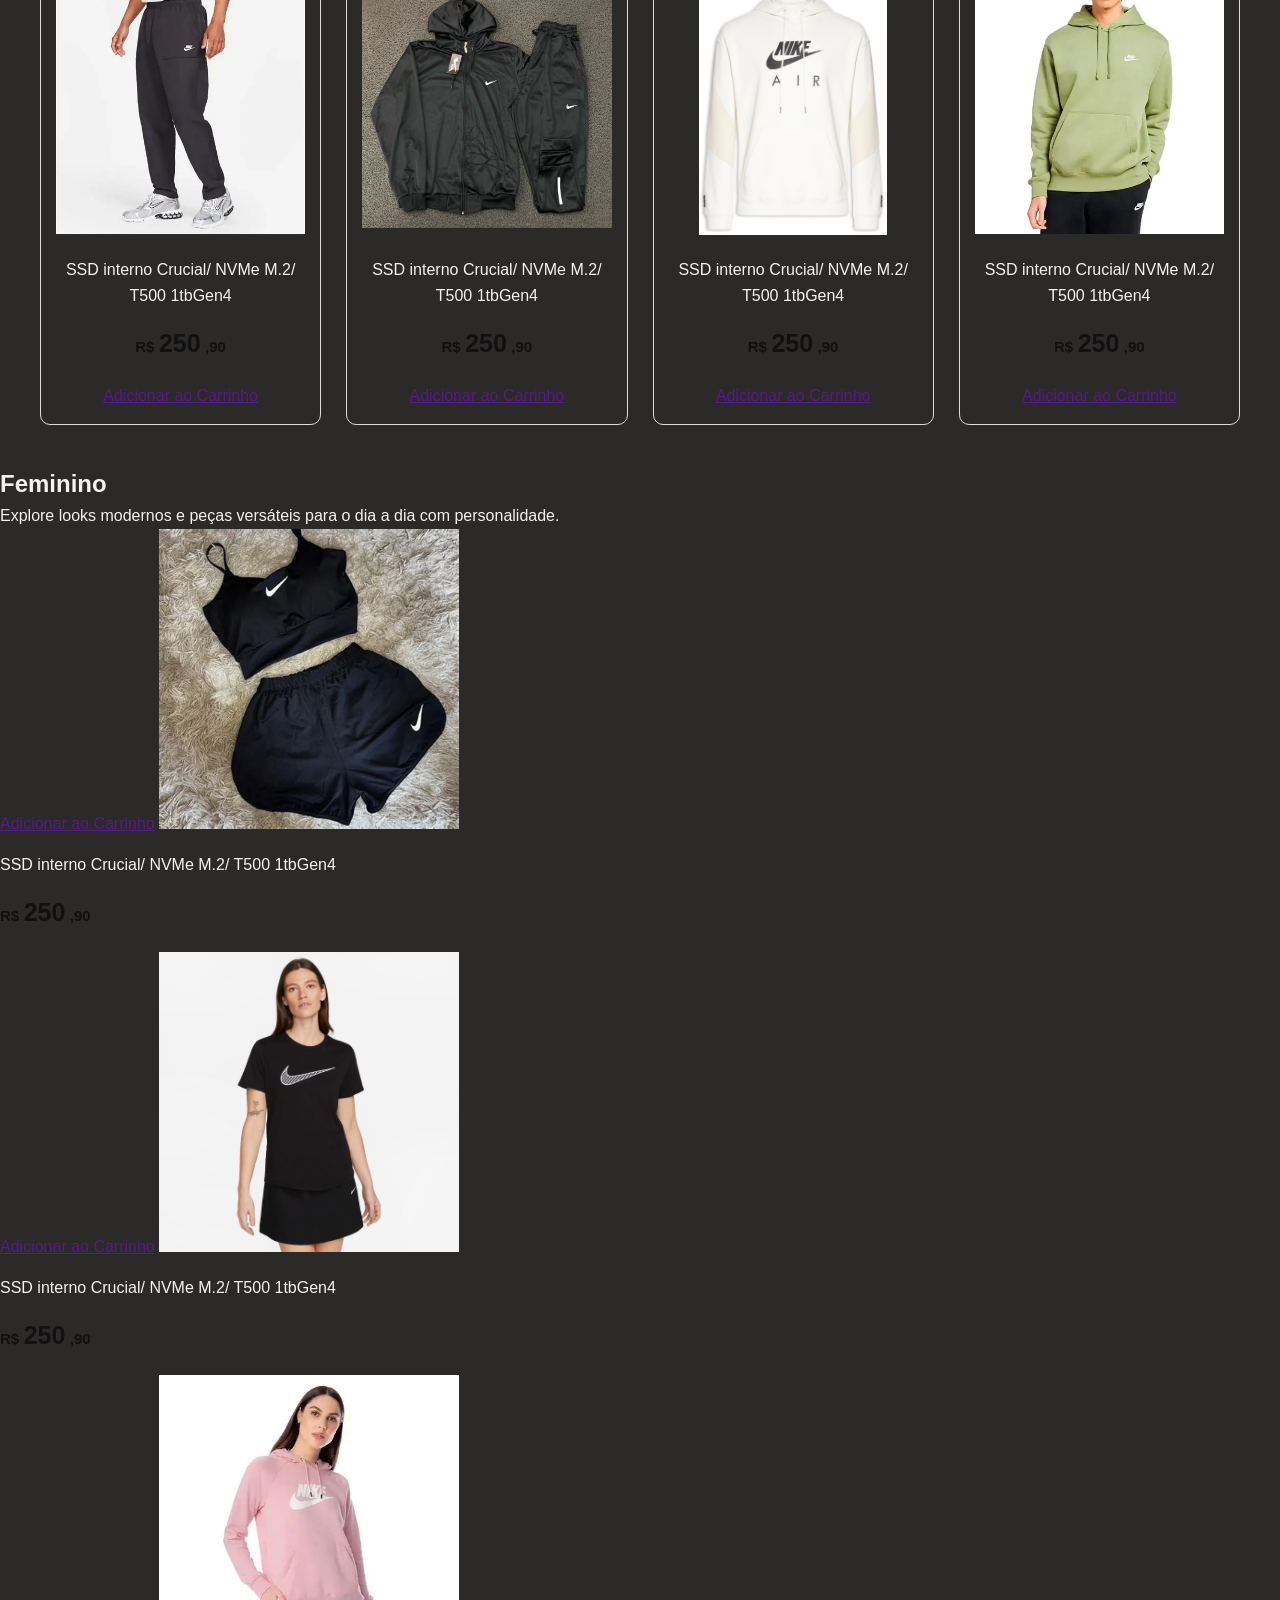
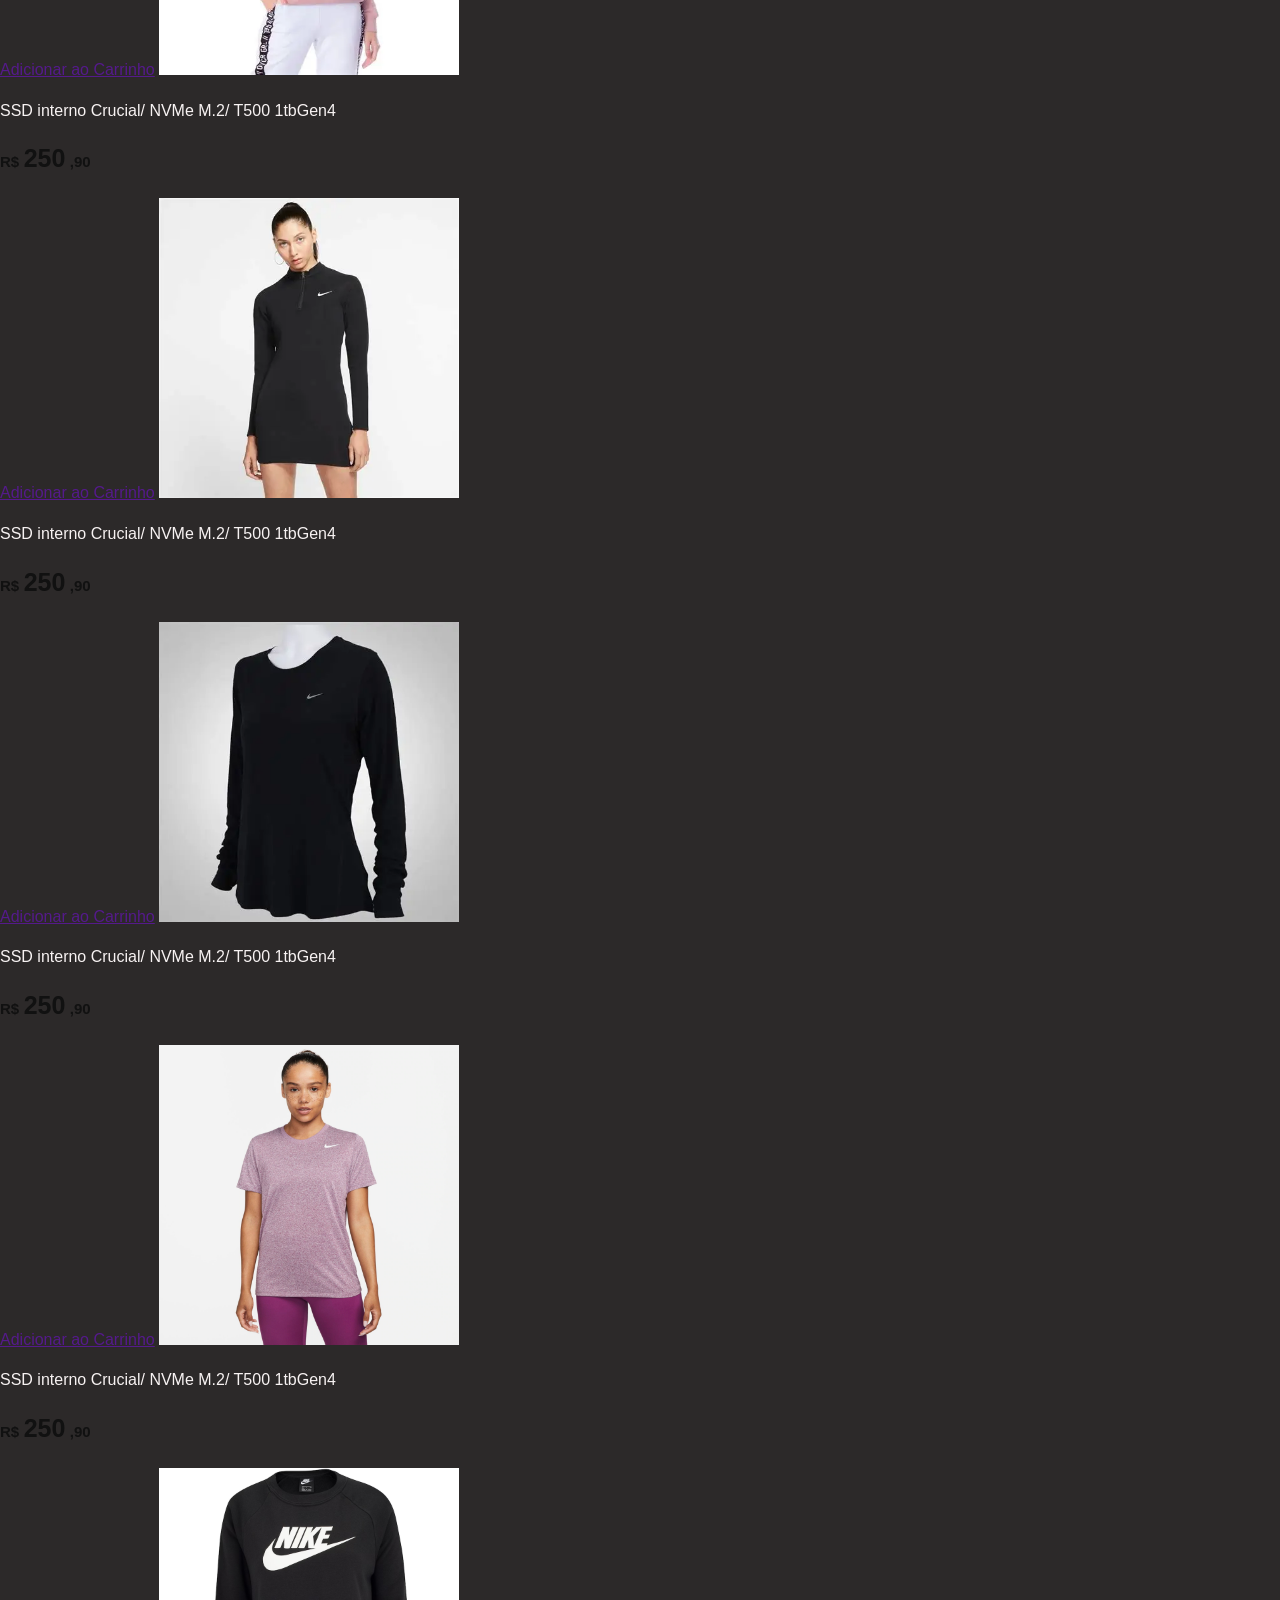
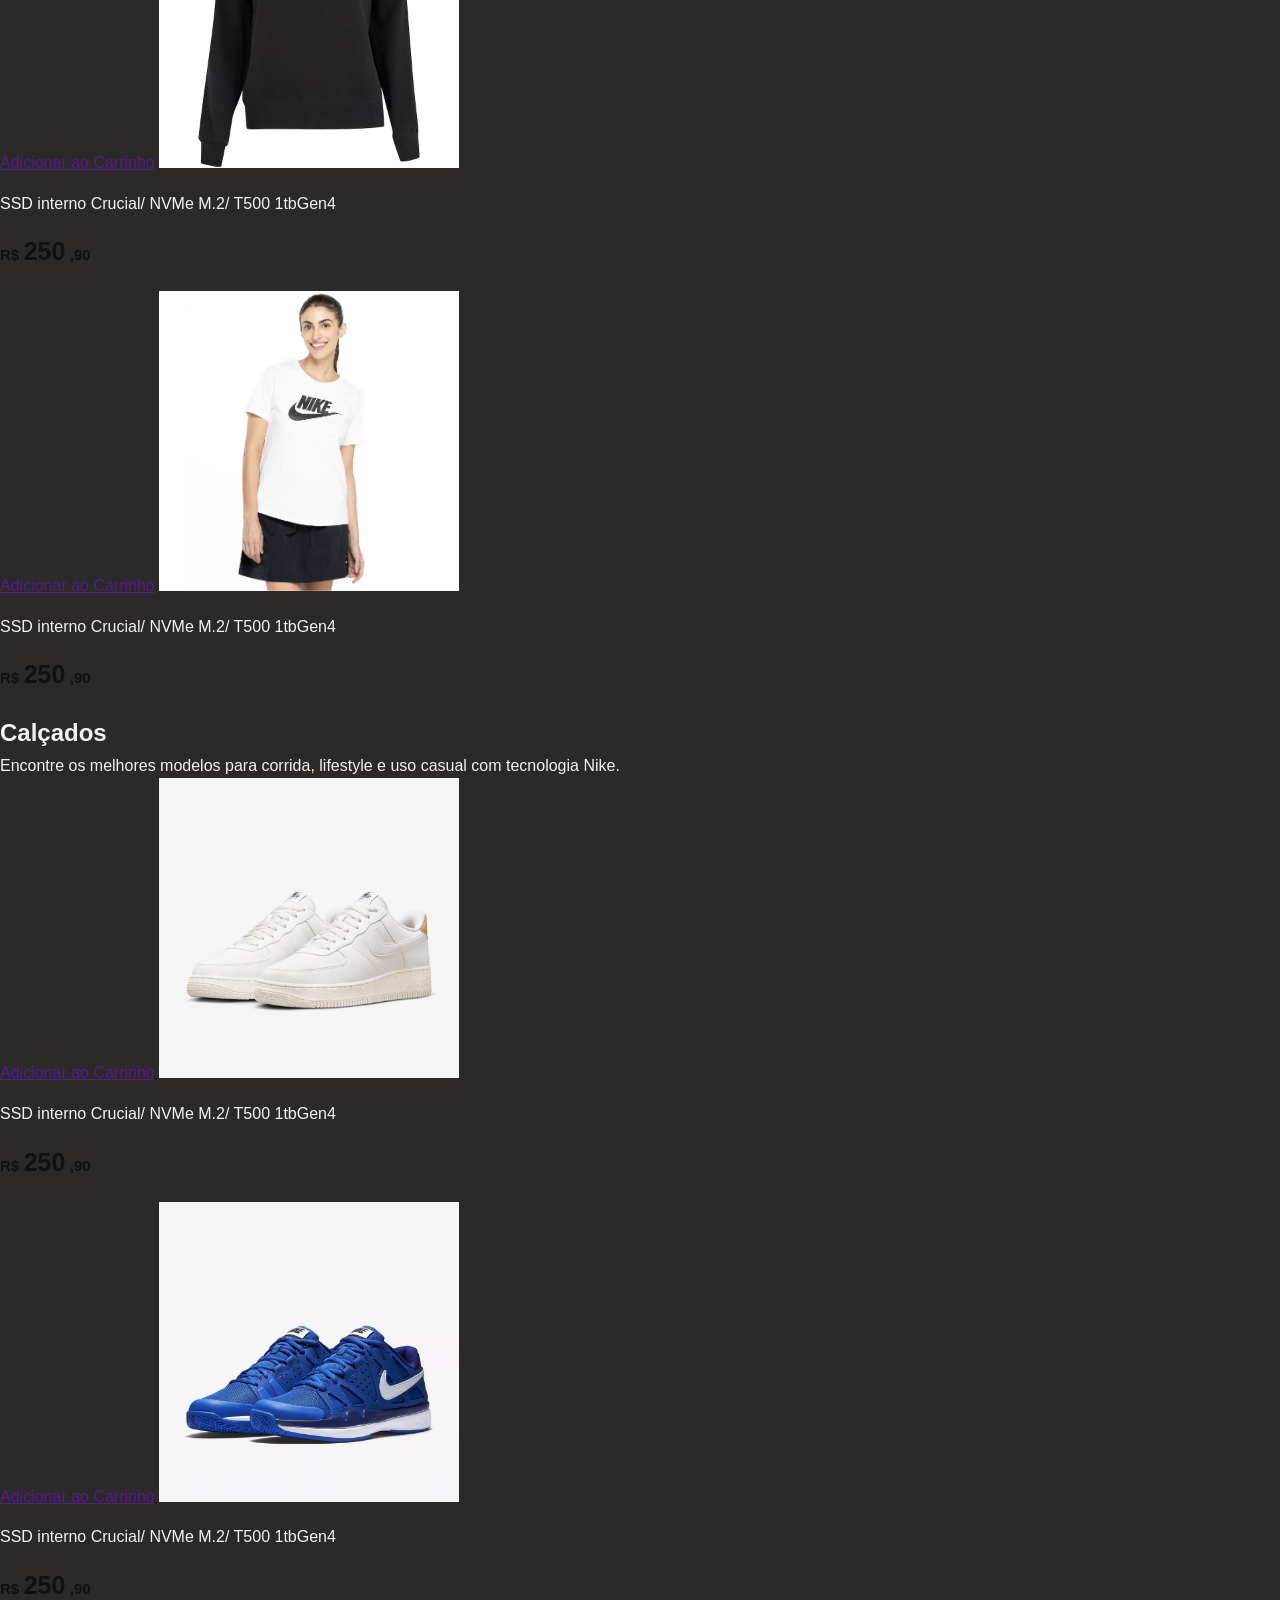
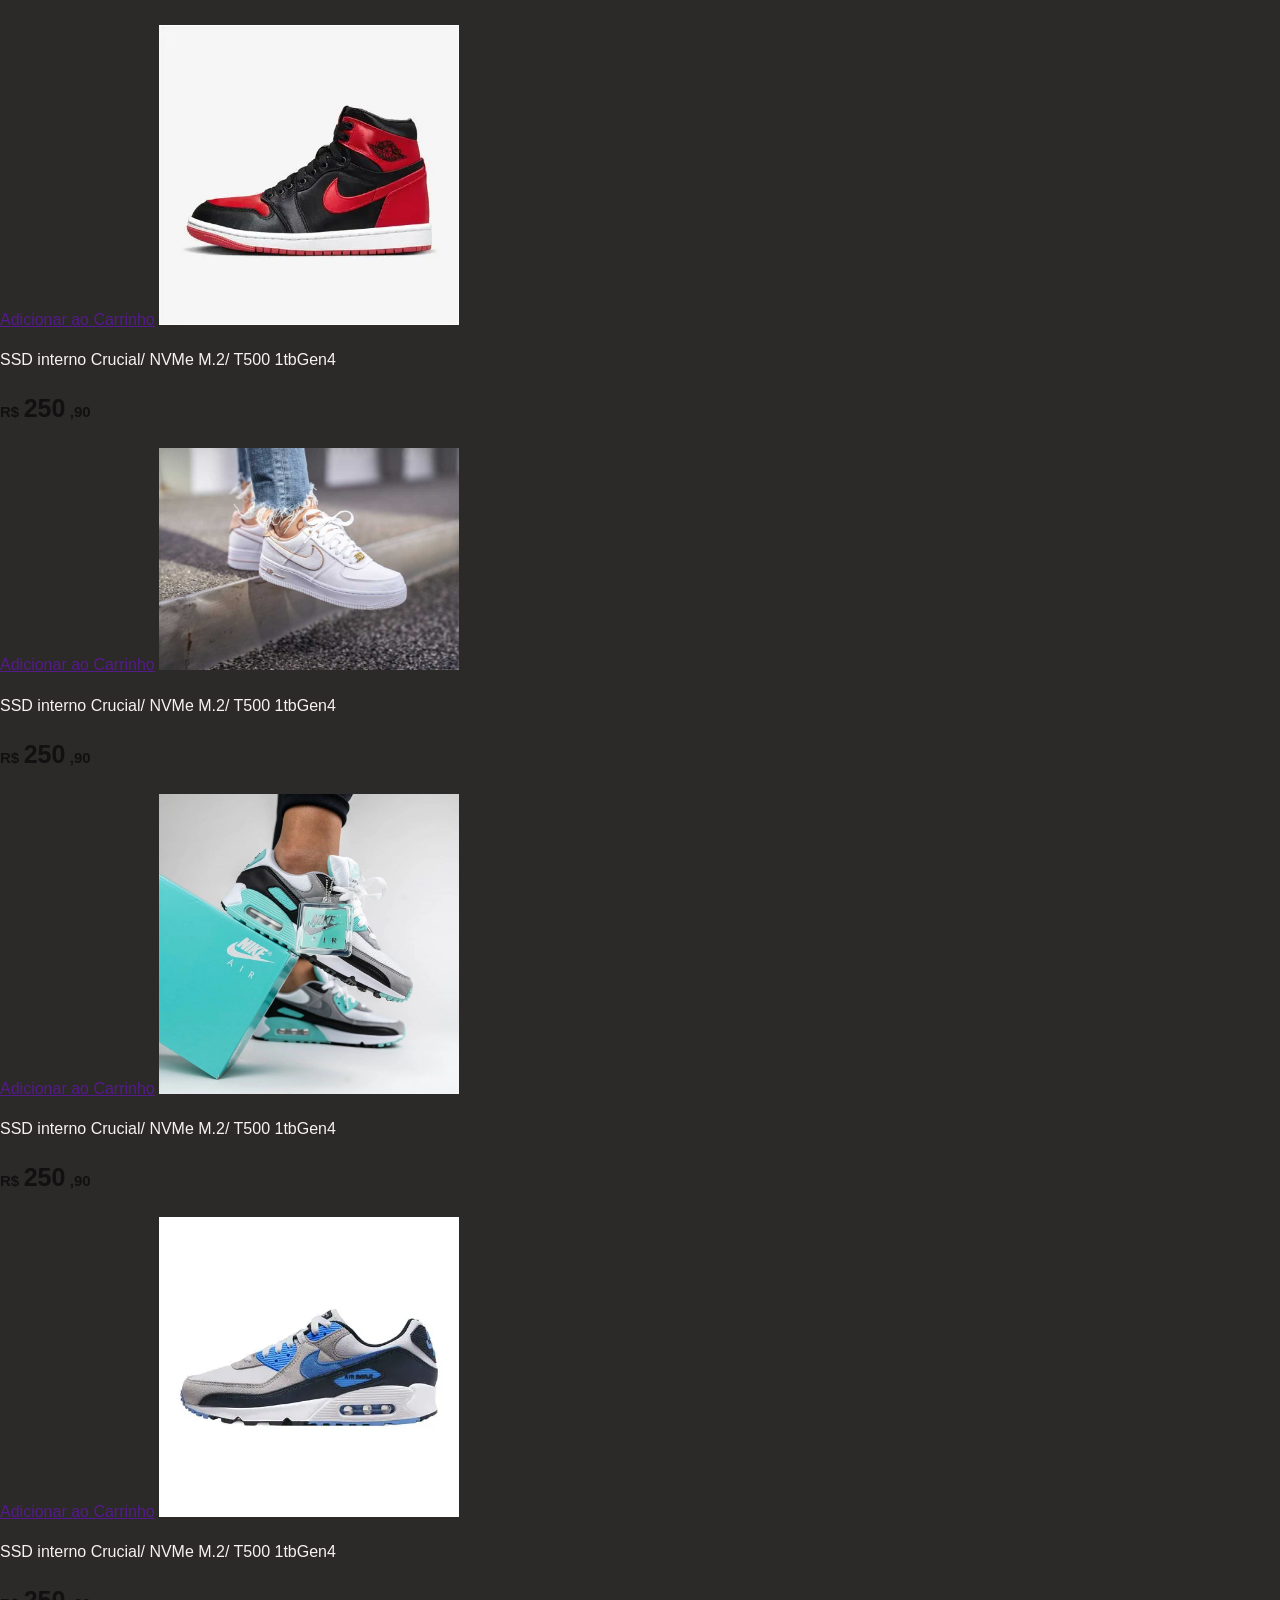
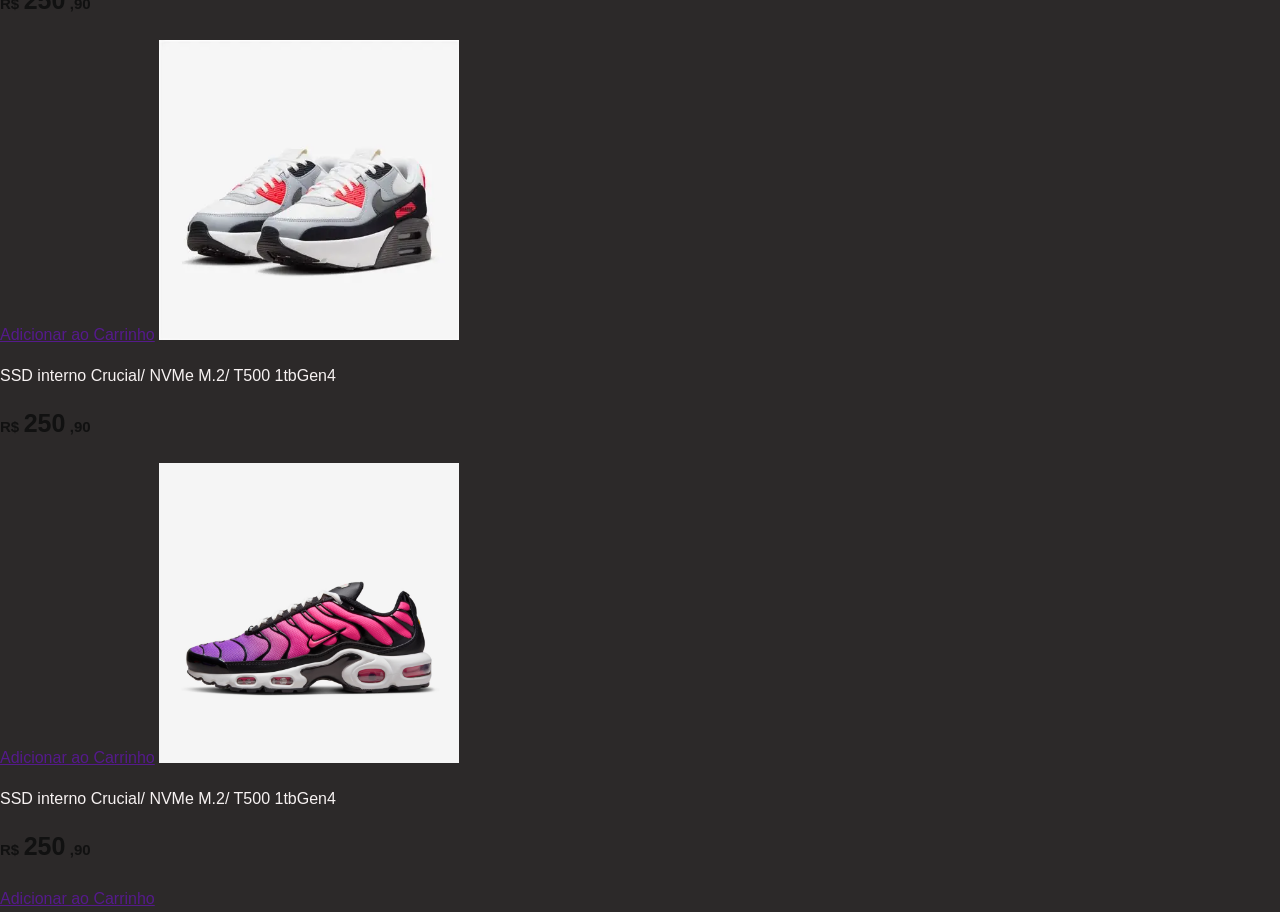
==== commit b666444d: "novas mudanças" ====
--- a/Site-Nike/index.html
+++ b/Site-Nike/index.html
@@ -3,38 +3,61 @@
 <head>
     <meta charset="UTF-8">
     <meta name="viewport" content="width=device-width, initial-scale=1.0">
-    <link rel="stylesheet" href="css/style.css">   
+    <link rel="stylesheet" href="css/style.css">
+    <link rel="stylesheet" href="https://cdnjs.cloudflare.com/ajax/libs/font-awesome/6.7.2/css/all.min.css">   
     <title>Nike</title>
     <script src="js/iteracao-imagem.js" defer></script>
 </head>
 <body>
     <!-- ABA DE LINKS-->
     
+  
   <header>
-    <a href="#">
-      <img src="img/icons8-nike-50.png" alt="Logotipo da Nike" width="100" a href="#">
-    </a>
-      <nav>
-        <ul>
-            <li><a href="#masculino">Masculino</a></li>
-            <li><a href="#feminino">Feminino</a></li>
-            <li><a href="#calcados">Calçados</a></li>
-            
-           
-        </ul>
-      </nav>
-
-
-    <div class="acoes">
-      <a href="login.html">Login</a>
-
-      <div class =busca> 
-            <input type="email" id="email" name="email" placeholder="Buscar">     
-            <img width="30" height="30" src="https://img.icons8.com/ios-filled/50/search--v1.png" alt="Ícone de busca"/>
-            <img width="30" height="30" src="https://img.icons8.com/ios-glyphs/30/shopping-cart--v1.png" alt="Ícone do carrinho de compras"/>
-      </div>
-    </div>
-           
+
+       <nav>
+            <div class="navbar">
+                <div class="logo">
+                   <a href="#">
+                    <img width="94" height="94" src="img/icons8-nike-50.png" alt="category" a href="#"></a>
+                   </a>
+                    
+                </div>
+
+                <ul class ="menu">
+                    <li><a href="#masculino">Masculino</a></li>
+                    <li><a href="#feminino">Feminino</a></li>
+                    <li><a href="#calcados">Calçados</a></li>
+                    <li><a href="#">Services</a></li>
+                    <li><a href="#">Contact</a></li>
+                </ul>
+               <div class="navbar">
+
+                  <div class="search-box">
+                        <input type="text" placeholder="Search here...">
+
+                        <a href="#">
+                              <i class="fas fa-search"></i>
+                        </a>
+                  </div>
+
+                  <div class="icons">
+                        <a href="login.html">
+                              <i class="fas fa-user"></i>
+                        </a>
+
+                  <a href="#">
+                        <i class="fas fa-shopping-cart"></i>
+                  </a>
+                  </div>
+
+              </div>
+                  
+               
+                
+            </div>
+    
+        </nav>
+
   </header>
 
 
@@ -44,14 +67,16 @@
             <p>Explore nossa coleção de produtos esportivos e encontre o que você precisa para alcançar seu melhor desempenho.</p>
         </div>
 
-        <i class="fa-solid fa-arrow-left button" id="prev"></i>
+        
         <div class="imagem-conteiner">
+            <i class="fa-solid fa-arrow-left button" id="prev"></i>
             <div class ="carousel">
                    <img src="img/06236351A5.avif" alt="" />
                    <img src="img/eccc7b83-8080-46dd-bf4f-421df29faed8___2d0f3117d59347883972cf82b26c8349.webp" alt="" />
             </div>
-        </div>
-        <i class="fa-solid fa-arrow-right button" id="next"></i>
+            <i class="fa-solid fa-arrow-right button" id="next"></i>
+        </div>
+      
         
            
         
@@ -68,6 +93,10 @@
         <h2>Masculino</h2>
         <p>Descubra coleções pensadas para conforto, estilo e performance em cada detalhe.</p>
         
+      <div class ="produtos">
+
+
+        <div class ="produto">
         <a href="" target="_blank">Adicionar ao Carrinho</a>
         <img src="img/174f046c7e975b9021fc1dd1eecbcf3d.jpg" alt="Tênis masculino Nike da imagem 1" width="300">
         <div class="desc">SSD internal/ NVMe M.2/ T500 1tbGen4 </div>
@@ -75,9 +104,11 @@
               <span  class="moeda">R$</span>
                <span class="valor">250</span>
               <span class="centavos">,90</span>
-        </div>o Cruci
-        <a href="" target="_blank">Adicionar ao Carrinho</a>
-
+        </div>
+        <a href="" target="_blank">Adicionar ao Carrinho</a>
+        </div>
+
+        <div class="produto">
         <img src="img/JD8-9434-010_zoom1.avif" alt="Tênis masculino Nike JD8-9434-010" width="300">
         <div class="desc">SSD interno Crucial/ NVMe M.2/ T500 1tbGen4 </div>
         <div class="preco">
@@ -86,9 +117,10 @@
               <span class="centavos">,90</span>
         </div>
         <a href="" target="_blank">Adicionar ao Carrinho</a>
-
-
-
+        </div>
+
+
+        <div class="produto">
         <img src="img/013350IDA5.avif" alt="Tênis masculino Nike 013350IDA5" width="300">
         <div class="desc">SSD interno Crucial/ NVMe M.2/ T500 1tbGen4 </div>
         <div class="preco">
@@ -97,8 +129,10 @@
               <span class="centavos">,90</span>
         </div>
         <a href="" target="_blank">Adicionar ao Carrinho</a>
-
-
+        </div>
+
+
+        <div class="produto">
         <img src="img/OIP (2).webp" alt="Tênis masculino Nike da imagem 4" width="300">
         <div class="desc">SSD interno Crucial/ NVMe M.2/ T500 1tbGen4 </div>
         <div class="preco">
@@ -107,7 +141,10 @@
               <span class="centavos">,90</span>
         </div>
         <a href="" target="_blank">Adicionar ao Carrinho</a>
-        
+        </div>
+        
+
+        <div class="produto">
         <img src="img/OIP (3).webp" alt="Tênis masculino Nike da imagem 5" width="300">
         <div class="desc">SSD interno Crucial/ NVMe M.2/ T500 1tbGen4 </div>
         <div class="preco">
@@ -116,7 +153,9 @@
               <span class="centavos">,90</span>
         </div>
         <a href="" target="_blank">Adicionar ao Carrinho</a>
-
+        </div>
+
+        <div class="produto">
         <img src="img/c9e6b1e2b91e28846bde63e4919a942c.jpg" alt="Tênis masculino Nike da imagem 6" width="300">
         <div class="desc">SSD interno Crucial/ NVMe M.2/ T500 1tbGen4 </div>
         <div class="preco">
@@ -125,7 +164,9 @@
               <span class="centavos">,90</span>
         </div> 
         <a href="" target="_blank">Adicionar ao Carrinho</a>
-
+        </div>
+        
+        <div class="produto">
         <img src="img/695167.webp" alt="Tênis masculino Nike modelo 695167" width="300"> 
         <div class="desc">SSD interno Crucial/ NVMe M.2/ T500 1tbGen4 </div>
         <div class="preco">
@@ -134,17 +175,19 @@
               <span class="centavos">,90</span>
         </div>
         <a href="" target="_blank">Adicionar ao Carrinho</a>
-
-
+        </div>
+
+        <div class="produto">
         <img src="img/OIP (4).webp" alt="Tênis masculino Nike da imagem 8" width="300">
         <div class="desc">SSD interno Crucial/ NVMe M.2/ T500 1tbGen4 </div>
         <div class="preco">
               <span  class="moeda">R$</span>
-               <span class="valor">250</span>
-              <span class="centavos">,90</span>
-        </div>
-        <a href="" target="_blank">Adicionar ao Carrinho</a>
-
+              <span class="valor">250</span>
+              <span class="centavos">,90</span>
+        </div>
+        <a href="" target="_blank">Adicionar ao Carrinho</a>
+        </div>
+      </div>
 
     </section>
 
--- a/Site-Nike/css/style.css
+++ b/Site-Nike/css/style.css
@@ -16,173 +16,336 @@
    justify-content: center;
    align-items: center;
    */
-}   
-
-
-header {
+}
+
+header{
+    /*
+    height: 100vh;
+    */
+    width: 100%;
+    background-position: center;
+}
+
+header nav{
+    left: 0;
+    top: 0;
+    width: 100%;
     position: fixed;
+    z-index:100;
+
+}
+
+nav .navbar{
+    width: 90%;
+    background-color: #f7f2f2;
+    display: flex;
+    align-items: center;
+    justify-content: space-between;
+    margin: 20px auto 20px auto;
+    border-radius: 8px;
+    
+}
+
+nav .navbar .logo{
+    height: 80px;
+    width: 150px;
+}
+
+.navbar .logo img{
+    height: 100%;
+    width: 100%;
+    object-fit: contain;
+}
+
+.navbar .menu{
+    display: flex;
+}
+
+.navbar .menu li{
+    list-style: none;
+    margin: 0 10px;
+}
+
+.menu li a{
+    color: #2c3e50;
+    font-size: 17px;
+    font-weight: 500;
+    text-decoration: none;
+    padding: 13px 5px;
+    border-radius: 999px;
+    transition: 0.4s ease;
+}
+
+.menu li a:hover{
+    color: #000;
+    background-color: rgb(153, 149, 149);
+}
+
+
+.search-input input {
+    border: none;
+    outline: none;
+    padding: 8px;
+}
+
+.search-input a {
+    color: black;
+}
+
+.icons {
+    display: flex;
+    align-items: center;
+    gap: 20px;
+}
+
+.icons a {
+    font-size: 22px;
+    color: black;
+    text-decoration: none;
+    transition: 0.3s;
+}
+
+.icons a:hover {
+    color: gray;
+}
+
+/* Container principal da pesquisa e ícones */
+.navbar {
+    display: flex;
+    align-items: center;
+    justify-content: space-between;
+}
+
+/* Barra de pesquisa */
+.navbar .search-box {
+    position: relative;
+    height: 50px;
+    width: 220px;
+}
+
+/* Campo de texto */
+.search-box input[type="text"] {
+    position: absolute;
+    left: 0;
     top: 0;
-    left: 50%;
-    transform: translateX(-50%);
-
-    width: 80vw;
-    display: grid;
-    grid-template-columns: auto 1fr auto;
-
+    height: 100%;
+    width: 420%;
+    box-sizing: border-box;
+    color: #2c3e50;
+    font-size: 18px;
+    outline: none;
+    border: 2px solid #2c3e50;
+    border-radius: 8px;
+    padding: 0 10px 0 50px;
+}
+
+/* Lupa */
+.search-box a {
+    position: absolute;
+    left: 10px;
+    top: 50%;
+    transform: translateY(-50%);
+    font-size: 20px;
+    padding: 0 5px 0 0;
+    color: #2c3e50;
+}
+
+/* Ícones de usuário e carrinho */
+.icons {
+    display: flex;
     align-items: center;
     gap: 20px;
-
-    padding: 15px;
-}
-
-/* MENU */
-
-header{
-    /* background-color: #e60e0e; */
-    font-size: 12px;
-    border-radius: 10px;
-    width: 100%; 
-    z-index: 900;
-    padding: 3px 0;
-}
-
-header nav ul {
-    display: flex;
-    justify-content: center;
-    align-items: center;
-    gap: 30px;
-    list-style: none;
-    margin: 0;
-    padding: 0;
-}
-
-/* LINKS */
-header nav a {
+    margin-left: 40px;
+}
+
+.icons a {
+    font-size: 22px;
+    color: black;
     text-decoration: none;
-    color: black;
-    font-size: 15px;
-    transition: background 180ms ease, transform 180ms ease;
-    border-radius: 5px;
-    background-color: rgb(128, 130, 133);
-    padding: 12px 20px;
-}
-
-
-nav a:hover{
-    background: #d1d4e2;
-    color: #fff;
-    font-size: 18px;
-}
-
-
-/* LOGIN E BUSCA */
-.acoes {
-    display: flex;
-    align-items: center;
-    gap: 20px;
-}
-
-
-/* PESQUISA */
-.busca {
-    display: flex;
-    align-items: center;
-    gap: 10px;
-}
-
-.busca input {
-    width: 150px;
-    padding: 10px;
-    border-radius: 20px;
-}
+    transition: 0.3s;
+}
+
+.icons a:hover {
+    color: gray;
+}
+
+
+
+
+
+
 
 /* PRIMEIRA PAGINA DO PROJETO */
 
 
-.wrapper{
+.wrapper {
     min-height: 100vh;
-    width: 100%;
+    width: 90%;
+    margin: auto;
     display: flex;
     align-items: center;
     justify-content: center;
     position: relative;
-    gap:30px;
-}
-
-.wrapper i.button{
-    position: absolute;
-    top:50%;
-    transform: translateY(-50%);
-    height: 36px;
-    width: 36px;
-    background-color: #df1010;
-    border-radius: 50%;
-    text-align: center;
-    line-height: 36px;
-    color: #fff;
-    font-size: 15px;
-    transition: all 0.3s ease;
-    z-index: 1000;
-    cursor: pointer;
+    gap: 40px;
+}
+
+.imagem-conteiner {
+    height: 500px;
+    width: 500px;
+    overflow: hidden;
+    position: relative;
 }
 
 .comentario-inicio {
     max-width: 300px;
     font-size: 40px;
-}
-
-
-i.button{
-    transition: scaleX(0.94) translateY(-50%);
-}
-
-i#prev{
-    left: 25px;
-   
-}
-
-i#next{
-    right: 25px;
-   
-}
-
-
-.imagem-conteiner {
-    height: 400px;
-    max-width: 600px;
-    width: 90%;
-    transition: all 0.4s ease;
-    overflow: hidden;
-    
-    
-}
-
-.imagem-conteiner .carousel {
+    flex-direction: column;
+    margin:0;
+    display: flex;
+    justify-content: center;
+    align-items: center;
+}
+
+.carousel {
     height: 100%;
-    width: 100%;
-    display: flex;
-    gap: 15px;
-    transition:all 0.4s ease;
+    display: flex;
+    align-items: center;
+    gap: 20px;
+    transition: transform 0.5s ease;
 }
 
 .carousel img {
-    height: 100%;
-    width: 250px;
+    height: 500px;
+    width: 500px;
+    box-sizing: border-box;
     border: 10px solid #fff;
     border-radius: 18px;
     object-fit: cover;
     flex-shrink: 0;
-   
-   
-}
-
-
-/*
-.secao1, .secao2, .secao3 {
-    padding: 50px 20px;
+}
+
+.wrapper i.button {
+    position: absolute;
+    top: 50%;
+    transform: translateY(-50%);
+    height: 36px;
+    width: 36px;
+    border-radius: 50%;
     text-align: center;
-    display: flex;
-    justify-content: center;
-    align-items: center;
-}
-*/+    line-height: 36px;
+    color: white;
+    cursor: pointer;
+    z-index: 10;
+}
+
+i#prev {
+    left: 10px;
+}
+
+i#next {
+    right: 10px;
+}
+
+
+/* SEÇÃO 1 */
+
+.secao1 {
+    padding: 40px;
+}
+
+.secao1 h2 {
+    font-size: 35px;
+    margin-bottom: 10px;
+}
+
+.secao1 p {
+    margin-bottom: 30px;
+}
+
+/* Grid dos produtos */
+.produtos {
+    display: grid;
+    grid-template-columns: repeat(4, 1fr);
+    gap: 25px;
+}
+
+/* Card */
+.produto {
+    border: 1px solid #ddd;
+    border-radius: 10px;
+    padding: 15px;
+    text-align: center;
+    transition: 0.3s;
+}
+
+.produto:hover {
+    transform: translateY(-5px);
+    box-shadow: 0 5px 15px rgba(0, 0, 0, 0.15);
+}
+
+/* Imagens */
+.produto img {
+    width: 100%;
+    height: 250px;
+    object-fit: contain;
+}
+
+/* Descrição */
+.desc {
+    font-size: 16px;
+    margin: 15px 0;
+}
+
+/* Preço */
+.preco {
+    margin: 10px 0 20px;
+    color: #111;
+    font-weight: bold;
+}
+
+.moeda {
+    font-size: 15px;
+}
+
+.valor {
+    font-size: 25px;
+}
+
+.centavos {
+    font-size: 15px;
+}
+
+/* Botão */
+.btn-carrinho {
+    display: block;
+    background-color: black;
+    color: white;
+    text-decoration: none;
+    padding: 12px;
+    border-radius: 25px;
+    transition: 0.3s;
+}
+
+.btn-carrinho:hover {
+    background-color: #444;
+}
+
+/* Tablet */
+@media (max-width: 900px) {
+    .produtos {
+        grid-template-columns: repeat(2, 1fr);
+    }
+}
+
+/* Celular */
+@media (max-width: 500px) {
+    .produtos {
+        grid-template-columns: 1fr;
+    }
+
+    .secao1 {
+        padding: 20px;
+    }
+}
+
+
